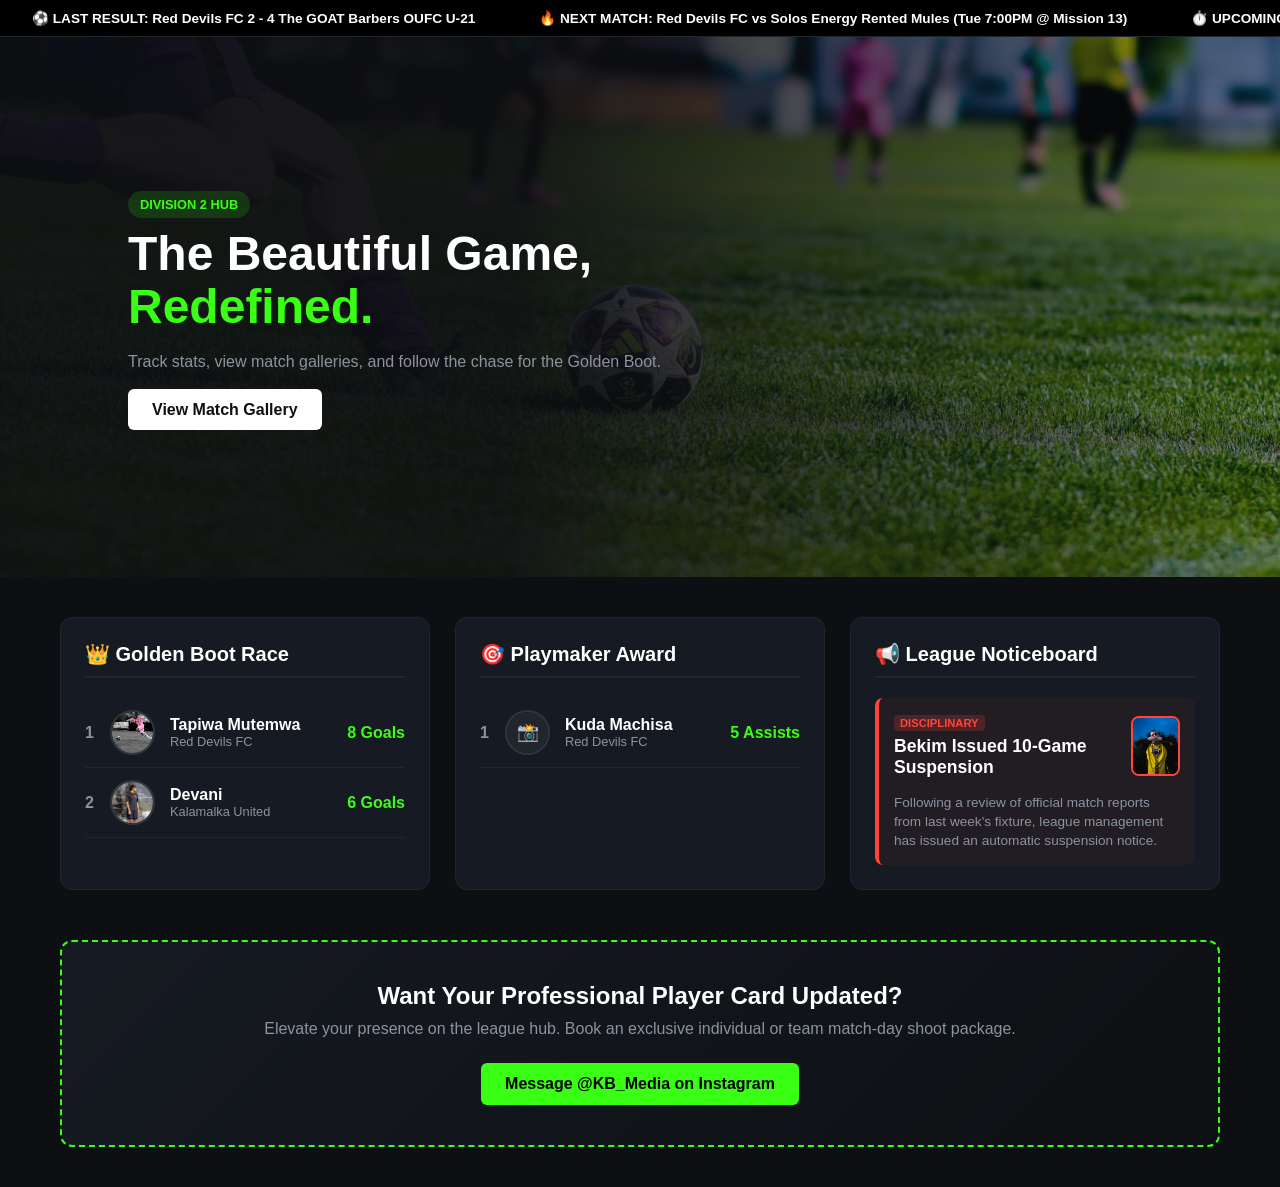
==== index.html @ 239685d3 "Add files via upload" ====
<!DOCTYPE html>
<html lang="en">
<head>
    <meta charset="UTF-8">
    <meta name="viewport" content="width=device-width, initial-scale=1.0">
    <title>KMSL Division 2 | Modern Portal</title>
    <link rel="stylesheet" href="styles.css">
</head>
<body>

    <!-- 1. AUTOMATIC SCROLLING TICKER -->
    <div class="ticker-wrap">
        <div class="ticker" id="matchTicker">
            <span class="ticker-item">⚽ LAST RESULT: Red Devils FC 2 - 4 The GOAT Barbers OUFC U-21</span>
            <span class="ticker-item">🔥 NEXT MATCH: Red Devils FC vs Solos Energy Rented Mules (Tue 7:00PM @ Mission 13)</span>
            <span class="ticker-item">⏱️ UPCOMING: The GOAT Barbers OUFC U-21 vs Sterling United A (Tue 7:00PM @ City Park)</span>
            <span class="ticker-item">⚡ UPCOMING: Kelowna Union FC vs Ocorp Apna United (Tue 7:15PM @ Glenmore 2)</span>
            <span class="ticker-item">🛑 DISCIPLINE: 10-Game Suspension Issued in Division 2 Central</span>
            <span class="ticker-item">📸 MEDIA: Match photos for Concept Physio Vernon vs Okanagan Wanderers now live!</span>
        </div>
    </div>

    <!-- 2. HERO HEADER SECTION -->
    <header class="hero-section">
        <div class="hero-overlay"></div>
        <div class="hero-content">
            <span class="badge">Division 2 Hub</span>
            <h1>The Beautiful Game, <br><span class="accent-text">Redefined.</span></h1>
            <p>Track stats, view match galleries, and follow the chase for the Golden Boot.</p>
            <a href="#gallery" class="btn-primary">View Match Gallery</a>
        </div>
    </header>

    <!-- 3. MAIN PORTAL CONTENT -->
    <main class="container">
        
        <!-- LEADERBOARDS SECTION -->
        <section class="stats-grid">
            
            <!-- GOLDEN BOOT LEADERBOARD -->
            <div class="card">
                <h2>👑 Golden Boot Race</h2>
                <div class="leaderboard-list">
                    <!-- Player 1: Tapiwa -->
                    <div class="player-row">
                        <span class="rank">1</span>
                        <div class="player-avatar">
                            <img src="tata.jpeg" alt="Tapiwa Mutemwa" class="avatar-img" onerror="this.style.display='none'; this.nextElementSibling.style.display='flex';">
                            <div class="avatar-placeholder" style="display: none;">📸</div>
                        </div>
                        <div class="player-info">
                            <span class="player-name">Tapiwa Mutemwa</span>
                            <span class="player-team">Red Devils FC</span>
                        </div>
                        <span class="stat-count">8 Goals</span>
                    </div>
                    <!-- Player 2: Devani -->
                    <div class="player-row">
                        <span class="rank">2</span>
                        <div class="player-avatar">
                            <img src="devani.jpeg" alt="Devani" class="avatar-img" onerror="this.style.display='none'; this.nextElementSibling.style.display='flex';">
                            <div class="avatar-placeholder" style="display: none;">📸</div>
                        </div>
                        <div class="player-info">
                            <span class="player-name">Devani</span>
                            <span class="player-team">Kalamalka United</span>
                        </div>
                        <span class="stat-count">6 Goals</span>
                    </div>
                </div>
            </div>

            <!-- PLAYMAKER (ASSISTS) LEADERBOARD -->
            <div class="card">
                <h2>🎯 Playmaker Award</h2>
                <div class="leaderboard-list">
                    <!-- Player 1: Kuda -->
                    <div class="player-row">
                        <span class="rank">1</span>
                        <div class="player-avatar">
                            <!-- Code will search for kuda.jpeg when you add it later -->
                            <img src="kuda.jpeg" alt="Kuda Machisa" class="avatar-img" onerror="this.style.display='none'; this.nextElementSibling.style.display='flex';">
                            <div class="avatar-placeholder">📸</div>
                        </div>
                        <div class="player-info">
                            <span class="player-name">Kuda Machisa</span>
                            <span class="player-team">Red Devils FC</span>
                        </div>
                        <span class="stat-count">5 Assists</span>
                    </div>
                </div>
            </div>

            <!-- LEAGUE NEWS & DRAMA FEED -->
            <div class="card news-card">
                <h2>📢 League Noticeboard</h2>
                <div class="news-item current-ban">
                    <div class="news-header-with-img">
                        <div class="news-text-side">
                            <span class="news-tag disciplinary">Disciplinary</span>
                            <h3>Bekim Issued 10-Game Suspension</h3>
                        </div>
                        <div class="news-avatar-box">
                            <img src="bekim.jpeg" alt="Bekim Celebration" class="news-avatar-img">
                        </div>
                    </div>
                    <p>Following a review of official match reports from last week's fixture, league management has issued an automatic suspension notice.</p>
                </div>
            </div>

        </section>

        <!-- PHOTOGRAPHY BRAND UPSELL -->
        <section id="gallery" class="upsell-section">
            <h2>Want Your Professional Player Card Updated?</h2>
            <p>Elevate your presence on the league hub. Book an exclusive individual or team match-day shoot package.</p>
            <a href="https://www.instagram.com/" target="_blank" class="btn-accent">Message @KB_Media on Instagram</a>
        </section>

    </main>

    <!-- SIMPLE TICKER ANIMATION SCRIPT -->
    <script>
        const ticker = document.getElementById('matchTicker');
        ticker.innerHTML += ticker.innerHTML;
    </script>
</body>
</html>
---- styles.css ----
/* RESET & FONTS */
* {
    margin: 0;
    padding: 0;
    box-sizing: border-box;
    font-family: 'Segoe UI', Roboto, Helvetica, Arial, sans-serif;
}

:root {
    --bg-dark: #0d0f12;
    --card-dark: #161a22;
    --text-light: #ffffff;
    --text-muted: #8b949e;
    --accent: #39ff14; /* Neon Volt Green */
    --accent-hover: #2ecc12;
    --danger: #ff453a;
}

body {
    background-color: var(--bg-dark);
    color: var(--text-light);
    overflow-x: hidden;
}

/* 1. MATCH TICKER POSITIONING */
.ticker-wrap {
    width: 100%;
    overflow: hidden;
    background: #000000;
    border-bottom: 1px solid #21262d;
    padding: 10px 0;
}

.ticker {
    display: flex;
    white-space: nowrap;
    animation: marquee 25s linear infinite;
}

.ticker-item {
    display: inline-block;
    padding: 0 2rem;
    font-size: 0.85rem;
    font-weight: 600;
    color: var(--text-light);
}

@keyframes marquee {
    0% { transform: translate3d(0, 0, 0); }
    100% { transform: translate3d(-50%, 0, 0); }
}

/* 2. PREMIUM HERO SECTION */
.hero-section {
    position: relative;
    height: 60vh;
    min-height: 400px;
    background: url('background.jpeg') no-repeat center center/cover; /* Matches your exact filename */
    display: flex;
    align-items: center;
    padding: 0 10%;
}

.hero-overlay {
    position: absolute;
    top: 0;
    left: 0;
    width: 100%;
    height: 100%;
    background: linear-gradient(to right, rgba(13, 15, 18, 0.95) 40%, rgba(13, 15, 18, 0.4));
    z-index: 1;
}

.hero-content {
    position: relative;
    z-index: 2;
    max-width: 600px;
}

.badge {
    background: rgba(57, 255, 20, 0.15);
    color: var(--accent);
    padding: 6px 12px;
    border-radius: 20px;
    font-size: 0.8rem;
    font-weight: 700;
    text-transform: uppercase;
}

.hero-content h1 {
    font-size: 3rem;
    margin-top: 15px;
    line-height: 1.1;
}

.accent-text {
    color: var(--accent);
}

.hero-content p {
    color: var(--text-muted);
    margin: 20px 0 30px 0;
}

/* BUTTONS */
.btn-primary {
    background-color: var(--text-light);
    color: var(--bg-dark);
    padding: 12px 24px;
    text-decoration: none;
    font-weight: 600;
    border-radius: 6px;
    transition: 0.2s ease;
}

.btn-primary:hover {
    background-color: var(--accent);
}

.btn-accent {
    background-color: var(--accent);
    color: #000;
    padding: 12px 24px;
    text-decoration: none;
    font-weight: 700;
    border-radius: 6px;
    display: inline-block;
    transition: 0.2s ease;
}

.btn-accent:hover {
    background-color: var(--accent-hover);
    transform: translateY(-2px);
}

/* 3. CARDS & STAT LAYOUT */
.container {
    max-width: 1200px;
    margin: 40px auto;
    padding: 0 20px;
}

.stats-grid {
    display: grid;
    grid-template-columns: repeat(auto-fit, minmax(320px, 1fr));
    gap: 25px;
    margin-bottom: 40px;
}

.card {
    background-color: var(--card-dark);
    border: 1px solid #21262d;
    border-radius: 12px;
    padding: 24px;
}

.card h2 {
    font-size: 1.25rem;
    margin-bottom: 20px;
    border-bottom: 2px solid #21262d;
    padding-bottom: 10px;
}

/* LEADERBOARD COMPONENTS */
.player-row {
    display: flex;
    align-items: center;
    padding: 12px 0;
    border-bottom: 1px solid #21262d;
}

.rank {
    font-weight: 800;
    width: 25px;
    color: var(--text-muted);
}

.player-avatar {
    width: 45px;
    height: 45px;
    border-radius: 50%;
    overflow: hidden;
    margin-right: 15px;
    border: 2px solid #30363d;
    display: flex;
    align-items: center;
    justify-content: center;
}

.avatar-placeholder {
    width: 100%;
    height: 100%;
    background-color: #21262d;
    display: flex;
    align-items: center;
    justify-content: center;
    font-size: 1.1rem;
}

.avatar-img {
    width: 100%;
    height: 100%;
    object-fit: cover;
}

.player-info {
    flex-grow: 1;
}

.player-name {
    display: block;
    font-weight: 600;
}

.player-team {
    display: block;
    font-size: 0.8rem;
    color: var(--text-muted);
}

.stat-count {
    font-weight: 700;
    color: var(--accent);
}

/* LEAGUE NEWS STYLING WITH IMAGES */
.news-header-with-img {
    display: flex;
    justify-content: space-between;
    align-items: center;
    margin-bottom: 15px;
}

.news-avatar-box {
    width: 60px;
    height: 60px;
    border-radius: 8px;
    overflow: hidden;
    border: 2px solid var(--danger);
}

.news-avatar-img {
    width: 100%;
    height: 100%;
    object-fit: cover;
}

.news-item {
    padding: 15px;
    border-radius: 8px;
    margin-top: 10px;
}

.current-ban {
    background: rgba(255, 69, 58, 0.05);
    border-left: 4px solid var(--danger);
}

.news-tag {
    font-size: 0.7rem;
    text-transform: uppercase;
    font-weight: 700;
    padding: 2px 6px;
    border-radius: 4px;
}

.disciplinary {
    background-color: rgba(255, 69, 58, 0.2);
    color: var(--danger);
}

.news-item h3 {
    font-size: 1.1rem;
    margin: 5px 0 0 0;
}

.news-item p {
    font-size: 0.85rem;
    color: var(--text-muted);
    line-height: 1.4;
}

/* UPSELL BANNER */
.upsell-section {
    background: linear-gradient(135deg, #161a22 0%, #0d0f12 100%);
    border: 2px dashed var(--accent);
    border-radius: 12px;
    padding: 40px;
    text-align: center;
    margin-top: 50px;
}

.upsell-section h2 {
    margin-bottom: 10px;
}

.upsell-section p {
    color: var(--text-muted);
    margin-bottom: 25px;
}
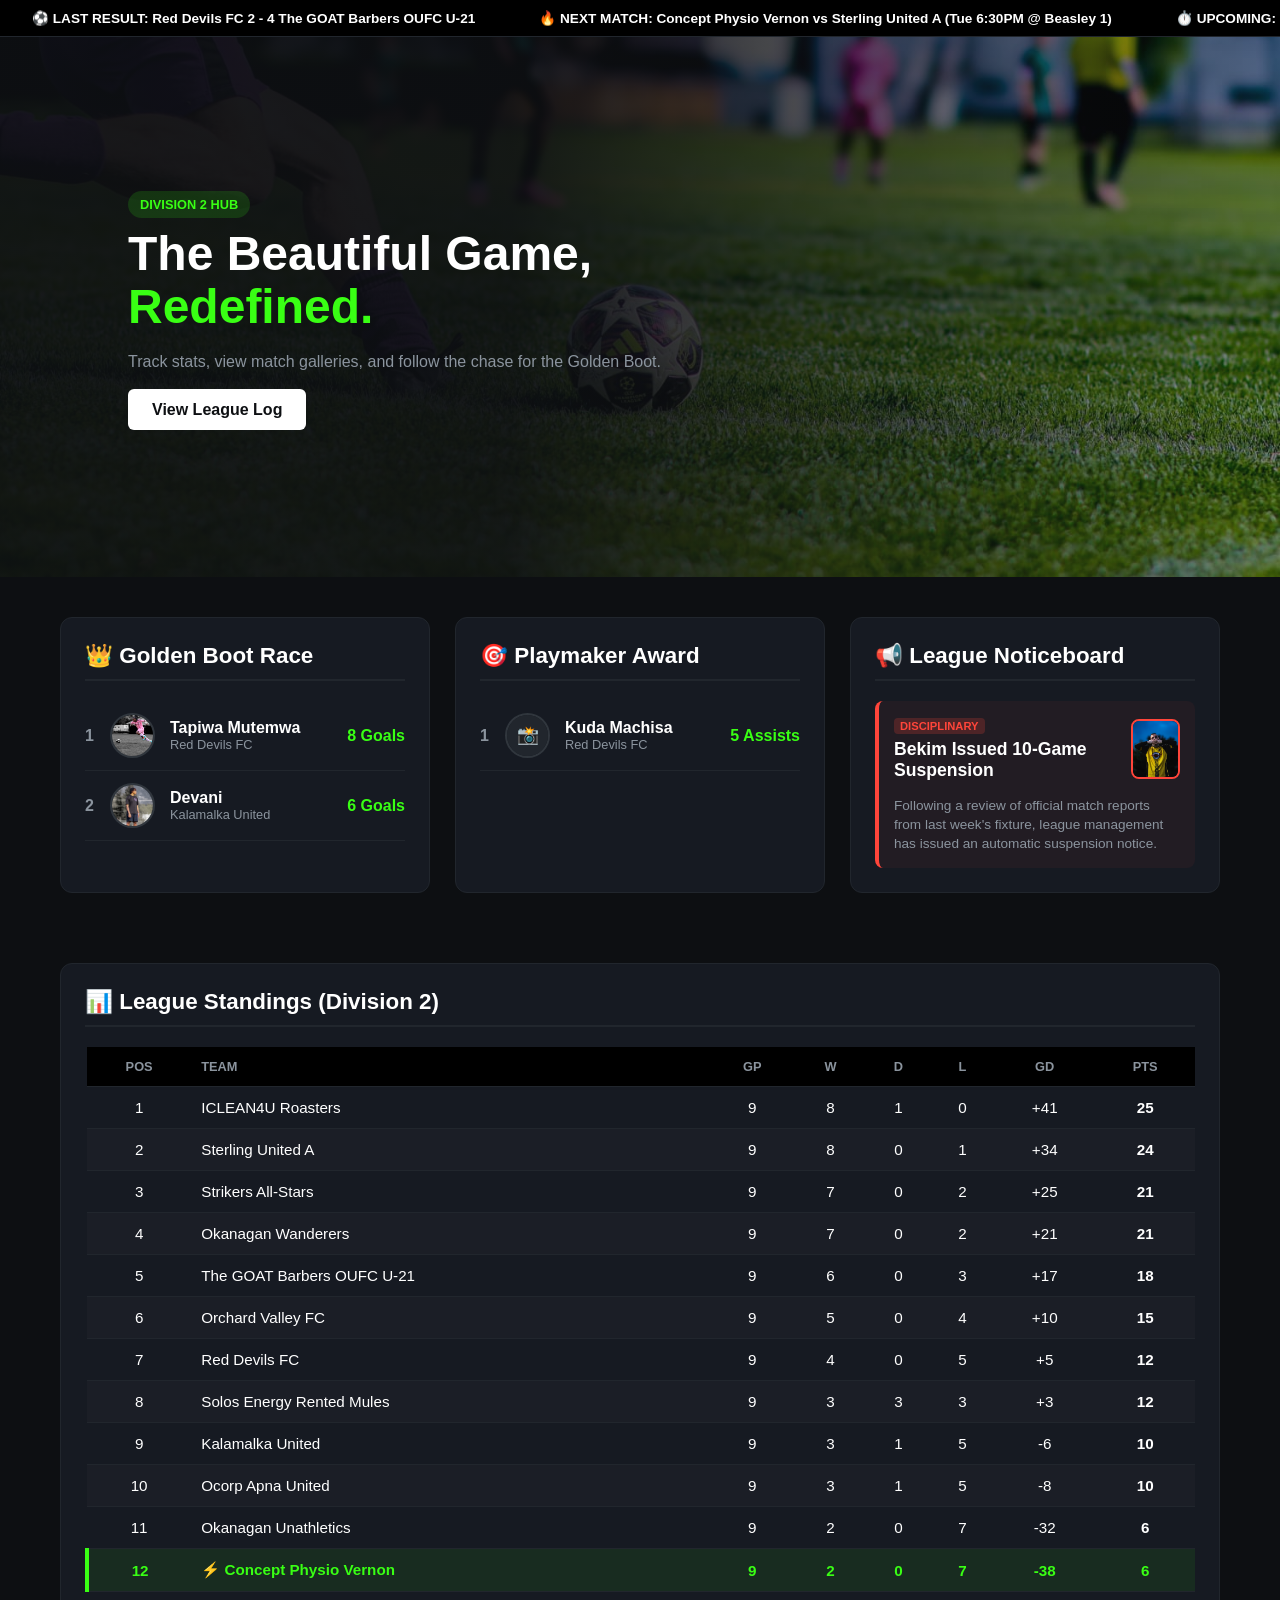
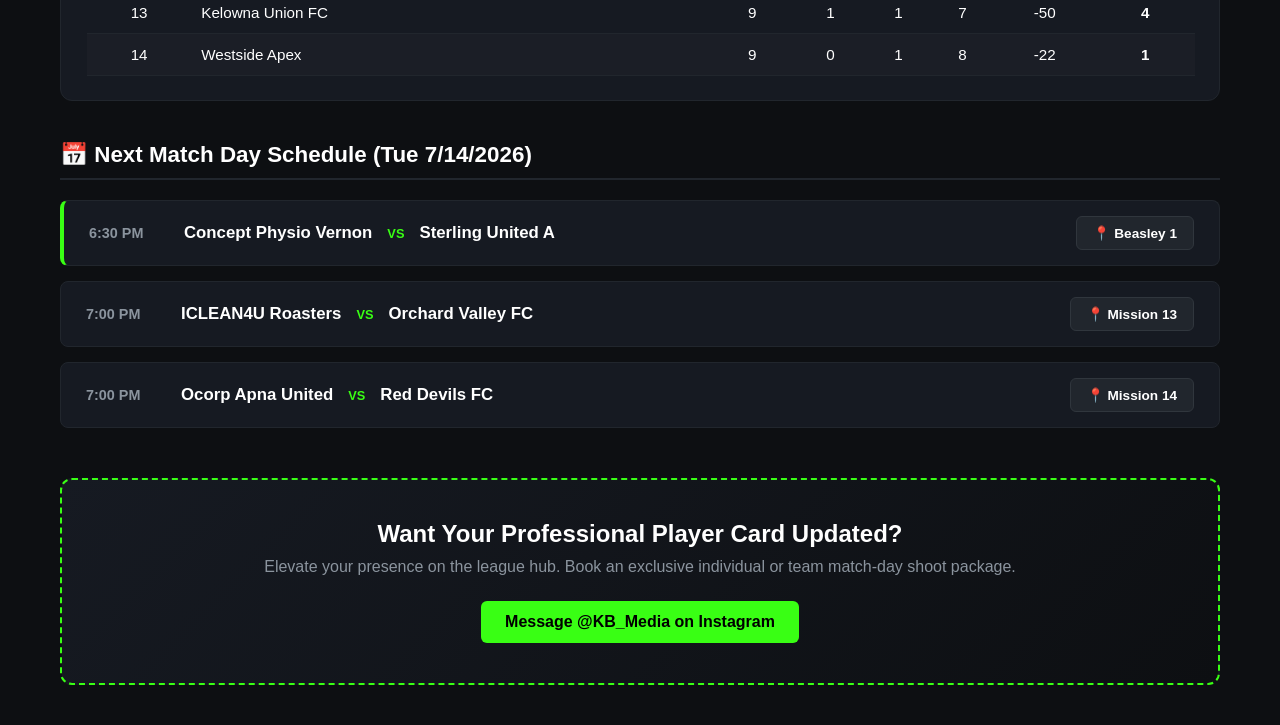
==== commit 7796e4ec: "Add files via upload" ====
--- a/index.html
+++ b/index.html
@@ -12,11 +12,10 @@
     <div class="ticker-wrap">
         <div class="ticker" id="matchTicker">
             <span class="ticker-item">⚽ LAST RESULT: Red Devils FC 2 - 4 The GOAT Barbers OUFC U-21</span>
-            <span class="ticker-item">🔥 NEXT MATCH: Red Devils FC vs Solos Energy Rented Mules (Tue 7:00PM @ Mission 13)</span>
-            <span class="ticker-item">⏱️ UPCOMING: The GOAT Barbers OUFC U-21 vs Sterling United A (Tue 7:00PM @ City Park)</span>
-            <span class="ticker-item">⚡ UPCOMING: Kelowna Union FC vs Ocorp Apna United (Tue 7:15PM @ Glenmore 2)</span>
+            <span class="ticker-item">🔥 NEXT MATCH: Concept Physio Vernon vs Sterling United A (Tue 6:30PM @ Beasley 1)</span>
+            <span class="ticker-item">⏱️ UPCOMING: ICLEAN4U Roasters vs Orchard Valley FC (Tue 7:00PM @ Mission 13)</span>
+            <span class="ticker-item">⚡ UPCOMING: Red Devils FC vs Solos Energy Rented Mules (Tue 7:00PM @ Mission 13)</span>
             <span class="ticker-item">🛑 DISCIPLINE: 10-Game Suspension Issued in Division 2 Central</span>
-            <span class="ticker-item">📸 MEDIA: Match photos for Concept Physio Vernon vs Okanagan Wanderers now live!</span>
         </div>
     </div>
 
@@ -27,7 +26,7 @@
             <span class="badge">Division 2 Hub</span>
             <h1>The Beautiful Game, <br><span class="accent-text">Redefined.</span></h1>
             <p>Track stats, view match galleries, and follow the chase for the Golden Boot.</p>
-            <a href="#gallery" class="btn-primary">View Match Gallery</a>
+            <a href="#standings-section" class="btn-primary">View League Log</a>
         </div>
     </header>
 
@@ -36,12 +35,10 @@
         
         <!-- LEADERBOARDS SECTION -->
         <section class="stats-grid">
-            
             <!-- GOLDEN BOOT LEADERBOARD -->
             <div class="card">
                 <h2>👑 Golden Boot Race</h2>
                 <div class="leaderboard-list">
-                    <!-- Player 1: Tapiwa -->
                     <div class="player-row">
                         <span class="rank">1</span>
                         <div class="player-avatar">
@@ -54,7 +51,6 @@
                         </div>
                         <span class="stat-count">8 Goals</span>
                     </div>
-                    <!-- Player 2: Devani -->
                     <div class="player-row">
                         <span class="rank">2</span>
                         <div class="player-avatar">
@@ -70,15 +66,13 @@
                 </div>
             </div>
 
-            <!-- PLAYMAKER (ASSISTS) LEADERBOARD -->
+            <!-- PLAYMAKER LEADERBOARD -->
             <div class="card">
                 <h2>🎯 Playmaker Award</h2>
                 <div class="leaderboard-list">
-                    <!-- Player 1: Kuda -->
                     <div class="player-row">
                         <span class="rank">1</span>
                         <div class="player-avatar">
-                            <!-- Code will search for kuda.jpeg when you add it later -->
                             <img src="kuda.jpeg" alt="Kuda Machisa" class="avatar-img" onerror="this.style.display='none'; this.nextElementSibling.style.display='flex';">
                             <div class="avatar-placeholder">📸</div>
                         </div>
@@ -91,7 +85,7 @@
                 </div>
             </div>
 
-            <!-- LEAGUE NEWS & DRAMA FEED -->
+            <!-- LEAGUE NEWS -->
             <div class="card news-card">
                 <h2>📢 League Noticeboard</h2>
                 <div class="news-item current-ban">
@@ -107,7 +101,83 @@
                     <p>Following a review of official match reports from last week's fixture, league management has issued an automatic suspension notice.</p>
                 </div>
             </div>
+        </section>
 
+        <!-- 4. REAL-WORLD LEAGUE LOG STANDINGS TABLE -->
+        <section id="standings-section" class="table-card">
+            <h2>📊 League Standings (Division 2)</h2>
+            <div class="table-responsive">
+                <table class="standings-table">
+                    <thead>
+                        <tr>
+                            <th>Pos</th>
+                            <th class="text-left">Team</th>
+                            <th>GP</th>
+                            <th>W</th>
+                            <th>D</th>
+                            <th>L</th>
+                            <th>GD</th>
+                            <th>PTS</th>
+                        </tr>
+                    </thead>
+                    <tbody>
+                        <tr><td>1</td><td class="text-left team-highlight">ICLEAN4U Roasters</td><td>9</td><td>8</td><td>1</td><td>0</td><td>+41</td><td><strong>25</strong></td></tr>
+                        <tr><td>2</td><td class="text-left">Sterling United A</td><td>9</td><td>8</td><td>0</td><td>1</td><td>+34</td><td><strong>24</strong></td></tr>
+                        <tr><td>3</td><td class="text-left">Strikers All-Stars</td><td>9</td><td>7</td><td>0</td><td>2</td><td>+25</td><td><strong>21</strong></td></tr>
+                        <tr><td>4</td><td class="text-left">Okanagan Wanderers</td><td>9</td><td>7</td><td>0</td><td>2</td><td>+21</td><td><strong>21</strong></td></tr>
+                        <tr><td>5</td><td class="text-left">The GOAT Barbers OUFC U-21</td><td>9</td><td>6</td><td>0</td><td>3</td><td>+17</td><td><strong>18</strong></td></tr>
+                        <tr><td>6</td><td class="text-left">Orchard Valley FC</td><td>9</td><td>5</td><td>0</td><td>4</td><td>+10</td><td><strong>15</strong></td></tr>
+                        <tr><td>7</td><td class="text-left">Red Devils FC</td><td>9</td><td>4</td><td>0</td><td>5</td><td>+5</td><td><strong>12</strong></td></tr>
+                        <tr><td>8</td><td class="text-left">Solos Energy Rented Mules</td><td>9</td><td>3</td><td>3</td><td>3</td><td>+3</td><td><strong>12</strong></td></tr>
+                        <tr><td>9</td><td class="text-left">Kalamalka United</td><td>9</td><td>3</td><td>1</td><td>5</td><td>-6</td><td><strong>10</strong></td></tr>
+                        <tr><td>10</td><td class="text-left">Ocorp Apna United</td><td>9</td><td>3</td><td>1</td><td>5</td><td>-8</td><td><strong>10</strong></td></tr>
+                        <tr><td>11</td><td class="text-left">Okanagan Unathletics</td><td>9</td><td>2</td><td>0</td><td>7</td><td>-32</td><td><strong>6</strong></td></tr>
+                        <tr class="user-team-row"><td>12</td><td class="text-left">⚡ Concept Physio Vernon</td><td>9</td><td>2</td><td>0</td><td>7</td><td>-38</td><td><strong>6</strong></td></tr>
+                        <tr><td>13</td><td class="text-left">Kelowna Union FC</td><td>9</td><td>1</td><td>1</td><td>7</td><td>-50</td><td><strong>4</strong></td></tr>
+                        <tr><td>14</td><td class="text-left">Westside Apex</td><td>9</td><td>0</td><td>1</td><td>8</td><td>-22</td><td><strong>1</strong></td></tr>
+                    </tbody>
+                </table>
+            </div>
+        </section>
+
+        <!-- 5. UPCOMING FIXTURES WITH GOOGLE MAP LINKS -->
+        <section class="fixtures-section">
+            <h2>📅 Next Match Day Schedule (Tue 7/14/2026)</h2>
+            <div class="fixtures-grid">
+                
+                <!-- Concept Physio Game -->
+                <div class="fixture-row user-game">
+                    <div class="fix-time">6:30 PM</div>
+                    <div class="fix-teams">
+                        <span>Concept Physio Vernon</span>
+                        <span class="vs">vs</span>
+                        <span>Sterling United A</span>
+                    </div>
+                    <!-- Direct deep-link coordinates to Beasley Park fields -->
+                    <a href="https://www.google.com/maps/search/?api=1&query=Beasley+Park+Lake+Country+BC" target="_blank" class="map-link">📍 Beasley 1</a>
+                </div>
+
+                <div class="fixture-row">
+                    <div class="fix-time">7:00 PM</div>
+                    <div class="fix-teams">
+                        <span>ICLEAN4U Roasters</span>
+                        <span class="vs">vs</span>
+                        <span>Orchard Valley FC</span>
+                    </div>
+                    <a href="https://www.google.com/maps/search/?api=1&query=Mission+Sports+Fields+Kelowna+BC" target="_blank" class="map-link">📍 Mission 13</a>
+                </div>
+
+                <div class="fixture-row">
+                    <div class="fix-time">7:00 PM</div>
+                    <div class="fix-teams">
+                        <span>Ocorp Apna United</span>
+                        <span class="vs">vs</span>
+                        <span>Red Devils FC</span>
+                    </div>
+                    <a href="https://www.google.com/maps/search/?api=1&query=Mission+Sports+Fields+Kelowna+BC" target="_blank" class="map-link">📍 Mission 14</a>
+                </div>
+
+            </div>
         </section>
 
         <!-- PHOTOGRAPHY BRAND UPSELL -->
--- a/styles.css
+++ b/styles.css
@@ -14,6 +14,7 @@
     --accent: #39ff14; /* Neon Volt Green */
     --accent-hover: #2ecc12;
     --danger: #ff453a;
+    --row-alt: #1f242c;
 }
 
 body {
@@ -55,7 +56,7 @@
     position: relative;
     height: 60vh;
     min-height: 400px;
-    background: url('background.jpeg') no-repeat center center/cover; /* Matches your exact filename */
+    background: url('background.jpeg') no-repeat center center/cover;
     display: flex;
     align-items: center;
     padding: 0 10%;
@@ -147,15 +148,16 @@
     margin-bottom: 40px;
 }
 
-.card {
+.card, .table-card {
     background-color: var(--card-dark);
     border: 1px solid #21262d;
     border-radius: 12px;
     padding: 24px;
-}
-
-.card h2 {
-    font-size: 1.25rem;
+    margin-bottom: 30px;
+}
+
+.card h2, .table-card h2, .fixtures-section h2 {
+    font-size: 1.4rem;
     margin-bottom: 20px;
     border-bottom: 2px solid #21262d;
     padding-bottom: 10px;
@@ -223,7 +225,118 @@
     color: var(--accent);
 }
 
-/* LEAGUE NEWS STYLING WITH IMAGES */
+/* 4. SOLID SPORTS LOG STANDINGS TABLE */
+.table-responsive {
+    width: 100%;
+    overflow-x: auto;
+}
+
+.standings-table {
+    width: 100%;
+    border-collapse: collapse;
+    text-align: center;
+    font-size: 0.95rem;
+}
+
+.standings-table th, .standings-table td {
+    padding: 12px 10px;
+    border-bottom: 1px solid #21262d;
+}
+
+.standings-table th {
+    background-color: #000000;
+    color: var(--text-muted);
+    font-weight: 600;
+    text-transform: uppercase;
+    font-size: 0.8rem;
+}
+
+.text-left {
+    text-align: left !important;
+}
+
+.standings-table tbody tr:nth-child(even) {
+    background-color: rgba(255,255,255,0.02);
+}
+
+/* Visual Glow Effect for your exact Squad Line */
+.user-team-row {
+    background-color: rgba(57, 255, 20, 0.08) !important;
+    color: var(--accent);
+    font-weight: 600;
+    border-left: 4px solid var(--accent);
+}
+
+/* 5. MATCH SCHEDULE GRID RULES */
+.fixtures-section {
+    margin-top: 40px;
+}
+
+.fixtures-grid {
+    display: flex;
+    flex-direction: column;
+    gap: 15px;
+}
+
+.fixture-row {
+    background-color: var(--card-dark);
+    border: 1px solid #21262d;
+    border-radius: 8px;
+    padding: 15px 25px;
+    display: flex;
+    justify-content: space-between;
+    align-items: center;
+    flex-wrap: wrap;
+    gap: 15px;
+}
+
+.user-game {
+    border-left: 4px solid var(--accent);
+}
+
+.fix-time {
+    font-weight: 700;
+    color: var(--text-muted);
+    font-size: 0.9rem;
+    min-width: 80px;
+}
+
+.fix-teams {
+    flex-grow: 1;
+    font-weight: 600;
+    font-size: 1.05rem;
+    display: flex;
+    align-items: center;
+    gap: 15px;
+}
+
+.vs {
+    color: var(--accent);
+    font-size: 0.8rem;
+    font-weight: 800;
+    text-transform: uppercase;
+}
+
+/* Dynamic Interactive Google Map Buttons */
+.map-link {
+    background-color: #21262d;
+    color: var(--text-light);
+    padding: 8px 16px;
+    border-radius: 6px;
+    text-decoration: none;
+    font-size: 0.85rem;
+    font-weight: 600;
+    transition: 0.2s ease;
+    border: 1px solid #30363d;
+}
+
+.map-link:hover {
+    background-color: var(--accent);
+    color: #000;
+    border-color: var(--accent);
+}
+
+/* LEAGUE NEWS STYLING */
 .news-header-with-img {
     display: flex;
     justify-content: space-between;
@@ -297,4 +410,20 @@
 .upsell-section p {
     color: var(--text-muted);
     margin-bottom: 25px;
+}
+
+@media(max-width: 768px) {
+    .fixture-row {
+        flex-direction: column;
+        align-items: flex-start;
+        text-align: left;
+    }
+    .fix-teams {
+        flex-direction: column;
+        align-items: flex-start;
+        gap: 5px;
+    }
+    .vs {
+        display: none;
+    }
 }
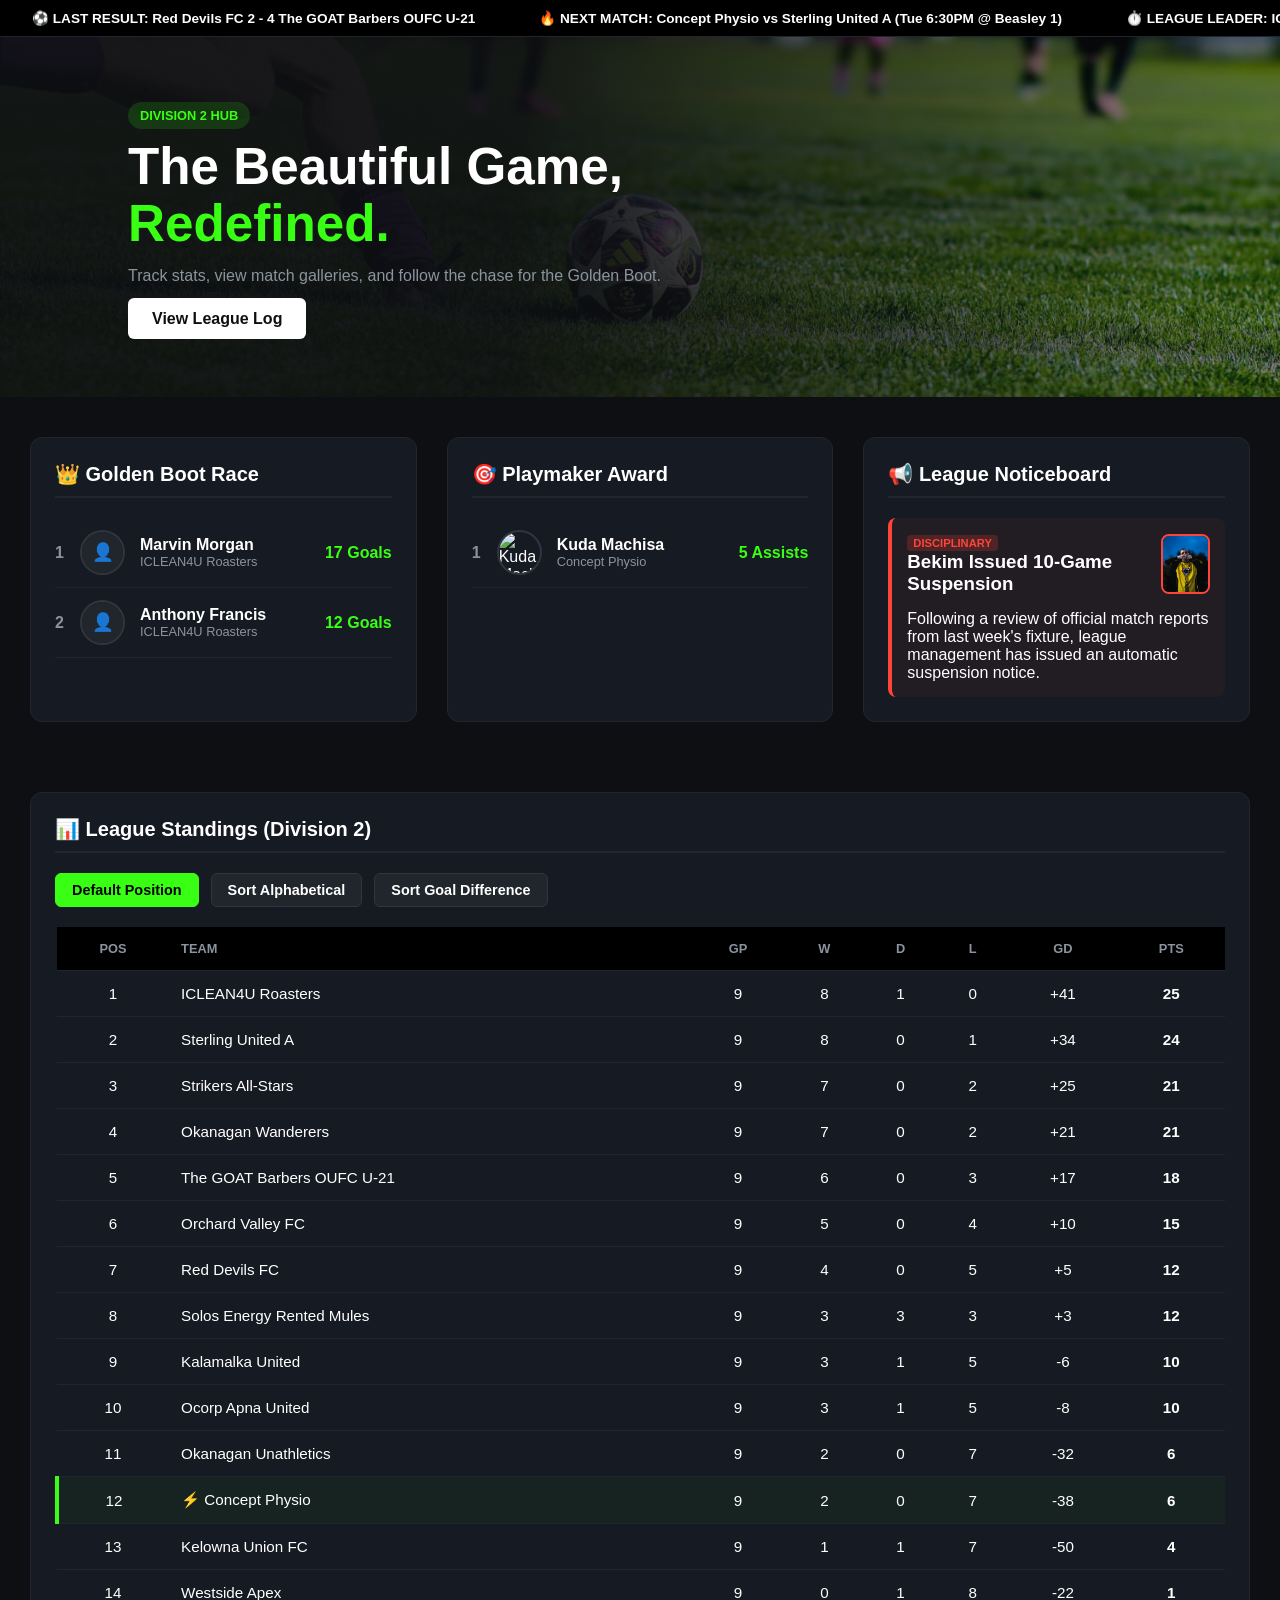
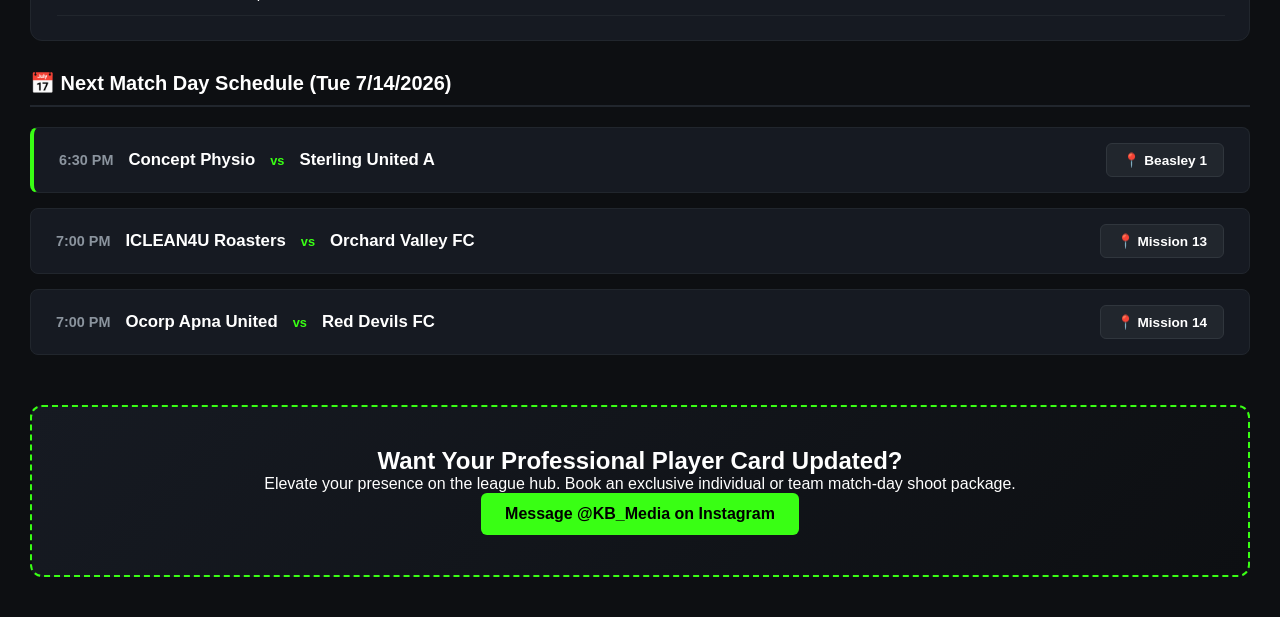
==== commit 91efe374: "Add files via upload" ====
--- a/index.html
+++ b/index.html
@@ -8,18 +8,15 @@
 </head>
 <body>
 
-    <!-- 1. AUTOMATIC SCROLLING TICKER -->
     <div class="ticker-wrap">
         <div class="ticker" id="matchTicker">
             <span class="ticker-item">⚽ LAST RESULT: Red Devils FC 2 - 4 The GOAT Barbers OUFC U-21</span>
-            <span class="ticker-item">🔥 NEXT MATCH: Concept Physio Vernon vs Sterling United A (Tue 6:30PM @ Beasley 1)</span>
-            <span class="ticker-item">⏱️ UPCOMING: ICLEAN4U Roasters vs Orchard Valley FC (Tue 7:00PM @ Mission 13)</span>
-            <span class="ticker-item">⚡ UPCOMING: Red Devils FC vs Solos Energy Rented Mules (Tue 7:00PM @ Mission 13)</span>
+            <span class="ticker-item">🔥 NEXT MATCH: Concept Physio vs Sterling United A (Tue 6:30PM @ Beasley 1)</span>
+            <span class="ticker-item">⏱️ LEAGUE LEADER: ICLEAN4U Roasters remain undefeated at the top of the log!</span>
             <span class="ticker-item">🛑 DISCIPLINE: 10-Game Suspension Issued in Division 2 Central</span>
         </div>
     </div>
 
-    <!-- 2. HERO HEADER SECTION -->
     <header class="hero-section">
         <div class="hero-overlay"></div>
         <div class="hero-content">
@@ -30,62 +27,54 @@
         </div>
     </header>
 
-    <!-- 3. MAIN PORTAL CONTENT -->
     <main class="container">
         
-        <!-- LEADERBOARDS SECTION -->
         <section class="stats-grid">
-            <!-- GOLDEN BOOT LEADERBOARD -->
             <div class="card">
                 <h2>👑 Golden Boot Race</h2>
                 <div class="leaderboard-list">
-                    <div class="player-row">
+                    <div class="player-row clickable-player" onclick="openPlayerModal('marvin')">
                         <span class="rank">1</span>
                         <div class="player-avatar">
-                            <img src="tata.jpeg" alt="Tapiwa Mutemwa" class="avatar-img" onerror="this.style.display='none'; this.nextElementSibling.style.display='flex';">
-                            <div class="avatar-placeholder" style="display: none;">📸</div>
+                            <div class="avatar-placeholder">👤</div>
                         </div>
                         <div class="player-info">
-                            <span class="player-name">Tapiwa Mutemwa</span>
-                            <span class="player-team">Red Devils FC</span>
-                        </div>
-                        <span class="stat-count">8 Goals</span>
-                    </div>
-                    <div class="player-row">
+                            <span class="player-name">Marvin Morgan</span>
+                            <span class="player-team">ICLEAN4U Roasters</span>
+                        </div>
+                        <span class="stat-count">17 Goals</span>
+                    </div>
+                    <div class="player-row clickable-player" onclick="openPlayerModal('anthony')">
                         <span class="rank">2</span>
                         <div class="player-avatar">
-                            <img src="devani.jpeg" alt="Devani" class="avatar-img" onerror="this.style.display='none'; this.nextElementSibling.style.display='flex';">
-                            <div class="avatar-placeholder" style="display: none;">📸</div>
+                            <div class="avatar-placeholder">👤</div>
                         </div>
                         <div class="player-info">
-                            <span class="player-name">Devani</span>
-                            <span class="player-team">Kalamalka United</span>
-                        </div>
-                        <span class="stat-count">6 Goals</span>
-                    </div>
-                </div>
-            </div>
-
-            <!-- PLAYMAKER LEADERBOARD -->
+                            <span class="player-name">Anthony Francis</span>
+                            <span class="player-team">ICLEAN4U Roasters</span>
+                        </div>
+                        <span class="stat-count">12 Goals</span>
+                    </div>
+                </div>
+            </div>
+
             <div class="card">
                 <h2>🎯 Playmaker Award</h2>
                 <div class="leaderboard-list">
-                    <div class="player-row">
+                    <div class="player-row clickable-player" onclick="openPlayerModal('kuda')">
                         <span class="rank">1</span>
                         <div class="player-avatar">
-                            <img src="kuda.jpeg" alt="Kuda Machisa" class="avatar-img" onerror="this.style.display='none'; this.nextElementSibling.style.display='flex';">
-                            <div class="avatar-placeholder">📸</div>
+                            <img src="https://kmsl.ca/upload/id_photos/4307.jpg" alt="Kuda Machisa" class="avatar-img clickable-photo" onclick="expandImageViewer(event, 'https://kmsl.ca/upload/id_photos/4307.jpg')">
                         </div>
                         <div class="player-info">
                             <span class="player-name">Kuda Machisa</span>
-                            <span class="player-team">Red Devils FC</span>
+                            <span class="player-team">Concept Physio</span>
                         </div>
                         <span class="stat-count">5 Assists</span>
                     </div>
                 </div>
             </div>
 
-            <!-- LEAGUE NEWS -->
             <div class="card news-card">
                 <h2>📢 League Noticeboard</h2>
                 <div class="news-item current-ban">
@@ -95,7 +84,7 @@
                             <h3>Bekim Issued 10-Game Suspension</h3>
                         </div>
                         <div class="news-avatar-box">
-                            <img src="bekim.jpeg" alt="Bekim Celebration" class="news-avatar-img">
+                            <img src="bekim.jpeg" alt="Bekim" class="news-avatar-img clickable-photo" onclick="expandImageViewer(event, 'bekim.jpeg')">
                         </div>
                     </div>
                     <p>Following a review of official match reports from last week's fixture, league management has issued an automatic suspension notice.</p>
@@ -103,11 +92,36 @@
             </div>
         </section>
 
-        <!-- 4. REAL-WORLD LEAGUE LOG STANDINGS TABLE -->
         <section id="standings-section" class="table-card">
             <h2>📊 League Standings (Division 2)</h2>
+            
+            <div class="team-filter-bar">
+                <button class="filter-btn active" id="sortPosBtn" onclick="sortLog('position')">Default Position</button>
+                <button class="filter-btn" id="sortAlphaBtn" onclick="sortLog('alphabetical')">Sort Alphabetical</button>
+                <button class="filter-btn" id="sortGdBtn" onclick="sortLog('gd')">Sort Goal Difference</button>
+            </div>
+
+            <div id="teamDetailsCard" class="team-details-pane" style="display: none;">
+                <div class="pane-header">
+                    <h3 id="detailsTeamName">Team Profile</h3>
+                    <button class="close-pane" onclick="closeDetails()">✕ Close Panel</button>
+                </div>
+                <div class="pane-content-grid">
+                    <div class="pane-column">
+                        <h4>👕 Team Identity & Colors</h4>
+                        <div class="jersey-swatch-row" id="jerseyContainer"></div>
+                        <h4 style="margin-top: 15px;">🏆 Club Standing & Status</h4>
+                        <p id="detailsTeamBio"></p>
+                    </div>
+                    <div class="pane-column">
+                        <h4>📋 Official Squad Roster</h4>
+                        <div class="roster-scroll-list" id="rosterNamesList"></div>
+                    </div>
+                </div>
+            </div>
+
             <div class="table-responsive">
-                <table class="standings-table">
+                <table class="standings-table" id="logTable">
                     <thead>
                         <tr>
                             <th>Pos</th>
@@ -120,79 +134,229 @@
                             <th>PTS</th>
                         </tr>
                     </thead>
-                    <tbody>
-                        <tr><td>1</td><td class="text-left team-highlight">ICLEAN4U Roasters</td><td>9</td><td>8</td><td>1</td><td>0</td><td>+41</td><td><strong>25</strong></td></tr>
-                        <tr><td>2</td><td class="text-left">Sterling United A</td><td>9</td><td>8</td><td>0</td><td>1</td><td>+34</td><td><strong>24</strong></td></tr>
-                        <tr><td>3</td><td class="text-left">Strikers All-Stars</td><td>9</td><td>7</td><td>0</td><td>2</td><td>+25</td><td><strong>21</strong></td></tr>
-                        <tr><td>4</td><td class="text-left">Okanagan Wanderers</td><td>9</td><td>7</td><td>0</td><td>2</td><td>+21</td><td><strong>21</strong></td></tr>
-                        <tr><td>5</td><td class="text-left">The GOAT Barbers OUFC U-21</td><td>9</td><td>6</td><td>0</td><td>3</td><td>+17</td><td><strong>18</strong></td></tr>
-                        <tr><td>6</td><td class="text-left">Orchard Valley FC</td><td>9</td><td>5</td><td>0</td><td>4</td><td>+10</td><td><strong>15</strong></td></tr>
-                        <tr><td>7</td><td class="text-left">Red Devils FC</td><td>9</td><td>4</td><td>0</td><td>5</td><td>+5</td><td><strong>12</strong></td></tr>
-                        <tr><td>8</td><td class="text-left">Solos Energy Rented Mules</td><td>9</td><td>3</td><td>3</td><td>3</td><td>+3</td><td><strong>12</strong></td></tr>
-                        <tr><td>9</td><td class="text-left">Kalamalka United</td><td>9</td><td>3</td><td>1</td><td>5</td><td>-6</td><td><strong>10</strong></td></tr>
-                        <tr><td>10</td><td class="text-left">Ocorp Apna United</td><td>9</td><td>3</td><td>1</td><td>5</td><td>-8</td><td><strong>10</strong></td></tr>
-                        <tr><td>11</td><td class="text-left">Okanagan Unathletics</td><td>9</td><td>2</td><td>0</td><td>7</td><td>-32</td><td><strong>6</strong></td></tr>
-                        <tr class="user-team-row"><td>12</td><td class="text-left">⚡ Concept Physio Vernon</td><td>9</td><td>2</td><td>0</td><td>7</td><td>-38</td><td><strong>6</strong></td></tr>
-                        <tr><td>13</td><td class="text-left">Kelowna Union FC</td><td>9</td><td>1</td><td>1</td><td>7</td><td>-50</td><td><strong>4</strong></td></tr>
-                        <tr><td>14</td><td class="text-left">Westside Apex</td><td>9</td><td>0</td><td>1</td><td>8</td><td>-22</td><td><strong>1</strong></td></tr>
+                    <tbody id="tableBody">
+                        <tr class="team-row" data-pos="1" data-name="ICLEAN4U Roasters" data-gd="41" onclick="openTeamProfile('iclean')"><td>1</td><td class="text-left clickable-team">ICLEAN4U Roasters</td><td>9</td><td>8</td><td>1</td><td>0</td><td>+41</td><td><strong>25</strong></td></tr>
+                        <tr class="team-row" data-pos="2" data-name="Sterling United A" data-gd="34" onclick="openTeamProfile('sterling')"><td>2</td><td class="text-left clickable-team">Sterling United A</td><td>9</td><td>8</td><td>0</td><td>1</td><td>+34</td><td><strong>24</strong></td></tr>
+                        <tr class="team-row" data-pos="3" data-name="Strikers All-Stars" data-gd="25" onclick="openTeamProfile('strikers')"><td>3</td><td class="text-left clickable-team">Strikers All-Stars</td><td>9</td><td>7</td><td>0</td><td>2</td><td>+25</td><td><strong>21</strong></td></tr>
+                        <tr class="team-row" data-pos="4" data-name="Okanagan Wanderers" data-gd="21" onclick="openTeamProfile('wanderers')"><td>4</td><td class="text-left clickable-team">Okanagan Wanderers</td><td>9</td><td>7</td><td>0</td><td>2</td><td>+21</td><td><strong>21</strong></td></tr>
+                        <tr class="team-row" data-pos="5" data-name="The GOAT Barbers OUFC U-21" data-gd="17" onclick="openTeamProfile('barbers')"><td>5</td><td class="text-left clickable-team">The GOAT Barbers OUFC U-21</td><td>9</td><td>6</td><td>0</td><td>3</td><td>+17</td><td><strong>18</strong></td></tr>
+                        <tr class="team-row" data-pos="6" data-name="Orchard Valley FC" data-gd="10" onclick="openTeamProfile('orchard')"><td>6</td><td class="text-left clickable-team">Orchard Valley FC</td><td>9</td><td>5</td><td>0</td><td>4</td><td>+10</td><td><strong>15</strong></td></tr>
+                        <tr class="team-row" data-pos="7" data-name="Red Devils FC" data-gd="5" onclick="openTeamProfile('red-devils')"><td>7</td><td class="text-left clickable-team">Red Devils FC</td><td>9</td><td>4</td><td>0</td><td>5</td><td>+5</td><td><strong>12</strong></td></tr>
+                        <tr class="team-row" data-pos="8" data-name="Solos Energy Rented Mules" data-gd="3" onclick="openTeamProfile('solos')"><td>8</td><td class="text-left clickable-team">Solos Energy Rented Mules</td><td>9</td><td>3</td><td>3</td><td>3</td><td>+3</td><td><strong>12</strong></td></tr>
+                        <tr class="team-row" data-pos="9" data-name="Kalamalka United" data-gd="-6" onclick="openTeamProfile('kalamalka')"><td>9</td><td class="text-left clickable-team">Kalamalka United</td><td>9</td><td>3</td><td>1</td><td>5</td><td>-6</td><td><strong>10</strong></td></tr>
+                        <tr class="team-row" data-pos="10" data-name="Ocorp Apna United" data-gd="-8" onclick="openTeamProfile('ocorp')"><td>10</td><td class="text-left clickable-team">Ocorp Apna United</td><td>9</td><td>3</td><td>1</td><td>5</td><td>-8</td><td><strong>10</strong></td></tr>
+                        <tr class="team-row" data-pos="11" data-name="Okanagan Unathletics" data-gd="-32" onclick="openTeamProfile('unathletics')"><td>11</td><td class="text-left clickable-team">Okanagan Unathletics</td><td>9</td><td>2</td><td>0</td><td>7</td><td>-32</td><td><strong>6</strong></td></tr>
+                        <tr class="team-row user-team-row" data-pos="12" data-name="Concept Physio" data-gd="-38" onclick="openTeamProfile('concept')"><td>12</td><td class="text-left clickable-team">⚡ Concept Physio</td><td>9</td><td>2</td><td>0</td><td>7</td><td>-38</td><td><strong>6</strong></td></tr>
+                        <tr class="team-row" data-pos="13" data-name="Kelowna Union FC" data-gd="-50" onclick="openTeamProfile('union')"><td>13</td><td class="text-left clickable-team">Kelowna Union FC</td><td>9</td><td>1</td><td>1</td><td>7</td><td>-50</td><td><strong>4</strong></td></tr>
+                        <tr class="team-row" data-pos="14" data-name="Westside Apex" data-gd="-22" onclick="openTeamProfile('westside')"><td>14</td><td class="text-left clickable-team">Westside Apex</td><td>9</td><td>0</td><td>1</td><td>8</td><td>-22</td><td><strong>1</strong></td></tr>
                     </tbody>
                 </table>
             </div>
         </section>
 
-        <!-- 5. UPCOMING FIXTURES WITH GOOGLE MAP LINKS -->
+        <div id="playerModal" class="modal-backdrop" style="display: none;">
+            <div class="player-card-modal">
+                <button class="close-modal" onclick="closePlayerModal()">✕</button>
+                <div class="modal-card-header">
+                    <div class="modal-avatar-circle" id="modalPlayerImage">📸</div>
+                    <h2 id="modalPlayerName">Player Name</h2>
+                    <span class="modal-player-team" id="modalPlayerTeam">Team</span>
+                </div>
+                <div class="modal-stats-grid">
+                    <div class="modal-stat-box"><span class="stat-lbl">Goals</span><span class="stat-val" id="modalGoals">0</span></div>
+                    <div class="modal-stat-box"><span class="stat-lbl">Assists</span><span class="stat-val" id="modalAssists">0</span></div>
+                    <div class="modal-stat-box"><span class="stat-lbl">Age</span><span class="stat-val" id="modalAge">--</span></div>
+                </div>
+            </div>
+        </div>
+
+        <div id="lightboxViewer" class="lightbox-overlay" style="display: none;" onclick="closeImageViewer()">
+            <button class="lightbox-close">✕ Close Screen</button>
+            <img id="lightboxTargetImg" class="lightbox-content" src="" alt="Expanded View">
+        </div>
+
         <section class="fixtures-section">
             <h2>📅 Next Match Day Schedule (Tue 7/14/2026)</h2>
             <div class="fixtures-grid">
-                
-                <!-- Concept Physio Game -->
                 <div class="fixture-row user-game">
                     <div class="fix-time">6:30 PM</div>
-                    <div class="fix-teams">
-                        <span>Concept Physio Vernon</span>
-                        <span class="vs">vs</span>
-                        <span>Sterling United A</span>
-                    </div>
-                    <!-- Direct deep-link coordinates to Beasley Park fields -->
+                    <div class="fix-teams"><span>Concept Physio</span><span class="vs">vs</span><span>Sterling United A</span></div>
                     <a href="https://www.google.com/maps/search/?api=1&query=Beasley+Park+Lake+Country+BC" target="_blank" class="map-link">📍 Beasley 1</a>
                 </div>
-
                 <div class="fixture-row">
                     <div class="fix-time">7:00 PM</div>
-                    <div class="fix-teams">
-                        <span>ICLEAN4U Roasters</span>
-                        <span class="vs">vs</span>
-                        <span>Orchard Valley FC</span>
-                    </div>
+                    <div class="fix-teams"><span>ICLEAN4U Roasters</span><span class="vs">vs</span><span>Orchard Valley FC</span></div>
                     <a href="https://www.google.com/maps/search/?api=1&query=Mission+Sports+Fields+Kelowna+BC" target="_blank" class="map-link">📍 Mission 13</a>
                 </div>
-
                 <div class="fixture-row">
                     <div class="fix-time">7:00 PM</div>
-                    <div class="fix-teams">
-                        <span>Ocorp Apna United</span>
-                        <span class="vs">vs</span>
-                        <span>Red Devils FC</span>
-                    </div>
+                    <div class="fix-teams"><span>Ocorp Apna United</span><span class="vs">vs</span><span>Red Devils FC</span></div>
                     <a href="https://www.google.com/maps/search/?api=1&query=Mission+Sports+Fields+Kelowna+BC" target="_blank" class="map-link">📍 Mission 14</a>
                 </div>
-
             </div>
         </section>
 
-        <!-- PHOTOGRAPHY BRAND UPSELL -->
         <section id="gallery" class="upsell-section">
             <h2>Want Your Professional Player Card Updated?</h2>
             <p>Elevate your presence on the league hub. Book an exclusive individual or team match-day shoot package.</p>
             <a href="https://www.instagram.com/" target="_blank" class="btn-accent">Message @KB_Media on Instagram</a>
         </section>
-
     </main>
 
-    <!-- SIMPLE TICKER ANIMATION SCRIPT -->
     <script>
         const ticker = document.getElementById('matchTicker');
         ticker.innerHTML += ticker.innerHTML;
+
+        function sortLog(criterion) {
+            const buttons = document.querySelectorAll('.filter-btn');
+            buttons.forEach(btn => btn.classList.remove('active'));
+            const tbody = document.getElementById('tableBody');
+            const rows = Array.from(tbody.querySelectorAll('.team-row'));
+
+            if (criterion === 'position') {
+                document.getElementById('sortPosBtn').classList.add('active');
+                rows.sort((a, b) => parseInt(a.getAttribute('data-pos')) - parseInt(b.getAttribute('data-pos')));
+            } else if (criterion === 'alphabetical') {
+                document.getElementById('sortAlphaBtn').classList.add('active');
+                rows.sort((a, b) => a.getAttribute('data-name').localeCompare(b.getAttribute('data-name')));
+            } else if (criterion === 'gd') {
+                document.getElementById('sortGdBtn').classList.add('active');
+                rows.sort((a, b) => parseInt(b.getAttribute('data-gd')) - parseInt(a.getAttribute('data-gd')));
+            }
+            rows.forEach(row => tbody.appendChild(row));
+        }
+
+        function openTeamProfile(teamKey) {
+            const pane = document.getElementById('teamDetailsCard');
+            const nameField = document.getElementById('detailsTeamName');
+            const bioField = document.getElementById('detailsTeamBio');
+            const jerseyContainer = document.getElementById('jerseyContainer');
+            const rosterContainer = document.getElementById('rosterNamesList');
+            
+            document.querySelectorAll('.team-row').forEach(r => r.classList.remove('selected-row-glow'));
+            event.currentTarget.classList.add('selected-row-glow');
+
+            pane.style.display = 'block';
+            pane.scrollIntoView({ behavior: 'smooth', block: 'nearest' });
+
+            if (teamKey === 'iclean') {
+                nameField.innerText = "🧼 ICLEAN4U Roasters Team Profile";
+                bioField.innerText = "Ranked #1. High-powered attacking squad controlling Division 2 with an immense +41 goal differential.";
+                jerseyContainer.innerHTML = `
+                    <div class="jersey-chip"><span class="swatch blue"></span> Home (Blue)</div>
+                    <div class="jersey-chip"><span class="swatch red"></span> Away (Red)</div>
+                `;
+                const roster = ["Mihai Chirobocea (Manager)", "Attila Deak (Asst Coach)", "Robert Berger", "Angel Camejo", "Brent Dodge", "Jose Manuel Flores Pérez", "Anthony Francis", "Mitchell Hall", "Johan Hernandez", "Ryan Hulstein", "Maksim Kaziarski", "Rajko Keravica", "Ago Kimpian", "Tristain Moench", "Lance Molzahn", "Marvin Morgan", "Shabani Nsengiyumva", "Alberto Pasqualin", "Ryan Paulson", "Austin Ross", "Craig Roy", "Ryan Wheeler", "Jackson Zink"];
+                rosterContainer.innerHTML = roster.map(p => `<div class="roster-player-line">🏃 ${p}</div>`).join('');
+
+            } else if (teamKey === 'concept') {
+                nameField.innerText = "⚡ Concept Physio Team Profile";
+                bioField.innerText = "Home Base: Vernon, BC. Navigating tactical improvements mid-season to spark a critical run up the competitive division ranks.";
+                
+                jerseyContainer.innerHTML = `
+                    <div class="jersey-chip"><span class="swatch yellow"></span> Home (Yellow)</div>
+                    <div class="jersey-chip"><span class="swatch black"></span> Away (Black)</div>
+                `;
+                
+                // DEVONIE ALLEN ACCURATELY TIED TO YOUR PREFERENTIAL LOCAL HIGH-RES IMAGE
+                const conceptRoster = [
+                    { name: "Robert Spraggs (Coach/Manager)", img: "" },
+                    { name: "Kudakwashe Machisa", img: "https://kmsl.ca/upload/id_photos/4307.jpg" },
+                    { name: "Evan Aasen", img: "https://kmsl.ca/upload/id_photos/4081.jpg" },
+                    { name: "Devonie Allen", img: "devani.jpeg" }, // Clean local hookup
+                    { name: "Rajied Atkinson", img: "https://kmsl.ca/upload/id_photos/4477.jpg" },
+                    { name: "Brennan Bohmer", img: "https://kmsl.ca/upload/id_photos/4071.jpg" },
+                    { name: "Ryan Commance", img: "" },
+                    { name: "Brad Conlin (Assistant Manager)", img: "https://kmsl.ca/upload/id_photos/4277.jpg" },
+                    { name: "Michael Conlin", img: "https://kmsl.ca/upload/id_photos/4082.jpg" },
+                    { name: "Adam Fenske", img: "https://kmsl.ca/upload/id_photos/4202.jpg" },
+                    { name: "Sean Harper", img: "https://kmsl.ca/upload/id_photos/4077.jpg" },
+                    { name: "Felipe Hernandez", img: "https://kmsl.ca/upload/id_photos/4065.jpg" },
+                    { name: "Tyler Hrdlitschka", img: "https://kmsl.ca/upload/id_photos/4068.jpg" },
+                    { name: "Lucas Johnson", img: "https://kmsl.ca/upload/id_photos/4268.jpg" },
+                    { name: "Alex Kazimer", img: "https://kmsl.ca/upload/id_photos/4079.jpg" },
+                    { name: "Carter Leahy", img: "https://kmsl.ca/upload/id_photos/4164.jpg" },
+                    { name: "Émeric Lépine", img: "https://kmsl.ca/upload/id_photos/4086.jpg" },
+                    { name: "Bekim Maliqi", img: "bekim.jpeg" }, 
+                    { name: "Jashan Mavi", img: "https://kmsl.ca/upload/id_photos/4085.jpg" },
+                    { name: "Tapiwa Mutembwa", img: "tata.jpeg" }, 
+                    { name: "Ethan Nickoli", img: "https://kmsl.ca/upload/id_photos/4155.jpg" },
+                    { name: "Quinn Soon", img: "https://kmsl.ca/upload/id_photos/4111.jpg" },
+                    { name: "Aidan Spraggs", img: "https://kmsl.ca/upload/id_photos/4042.jpg" },
+                    { name: "Niko Venturas", img: "https://kmsl.ca/upload/id_photos/3606.jpg" },
+                    { name: "Minh Vo", img: "https://kmsl.ca/upload/id_photos/4064.jpg" }
+                ];
+
+                rosterContainer.innerHTML = conceptRoster.map(p => {
+                    let avatarSrc = p.img ? p.img : "";
+                    let avatarHtml = avatarSrc 
+                        ? `<img src="${avatarSrc}" class="pane-thumb clickable-photo" onclick="expandImageViewer(event, '${avatarSrc}')" style="width:30px; height:30px; margin-right:10px; border-radius:50%; object-fit:cover; border:1px solid var(--accent); cursor:pointer;">`
+                        : `<span style="margin-right:10px; font-size:1.1rem;">🏃</span>`;
+                    
+                    if(p.name.includes("Kudakwashe")) {
+                        return `<div class="roster-player-line" style="color:var(--accent); font-weight:700; display:flex; align-items:center;">🌟 ${avatarHtml} ${p.name}</div>`;
+                    }
+                    return `<div class="roster-player-line" style="display:flex; align-items:center;">${avatarHtml} ${p.name}</div>`;
+                }).join('');
+
+            } else {
+                const teamName = event.currentTarget.getAttribute('data-name');
+                nameField.innerText = `🛡️ ${teamName} Profile`;
+                bioField.innerText = "Roster elements syncing from public records database.";
+                jerseyContainer.innerHTML = `<div class="jersey-chip"><span class="swatch gray"></span> Standard Kit</div>`;
+                rosterContainer.innerHTML = `<div class="roster-player-line">🏃 Profile Active - Sync Pending</div>`;
+            }
+        }
+
+        function closeDetails() {
+            document.getElementById('teamDetailsCard').style.display = 'none';
+            document.querySelectorAll('.team-row').forEach(r => r.classList.remove('selected-row-glow'));
+        }
+
+        function openPlayerModal(playerKey) {
+            const modal = document.getElementById('playerModal');
+            const name = document.getElementById('modalPlayerName');
+            const team = document.getElementById('modalPlayerTeam');
+            const goals = document.getElementById('modalGoals');
+            const assists = document.getElementById('modalAssists');
+            const age = document.getElementById('modalAge');
+            const imgBox = document.getElementById('modalPlayerImage');
+
+            modal.style.display = 'flex';
+            imgBox.innerHTML = "👤"; 
+
+            if (playerKey === 'marvin') {
+                name.innerText = "Marvin Morgan";
+                team.innerText = "ICLEAN4U Roasters";
+                goals.innerText = "17"; assists.innerText = "0"; age.innerText = "--";
+            } else if (playerKey === 'anthony') {
+                name.innerText = "Anthony Francis";
+                team.innerText = "ICLEAN4U Roasters";
+                goals.innerText = "12"; assists.innerText = "0"; age.innerText = "--";
+            } else if (playerKey === 'kuda') {
+                name.innerText = "Kuda Machisa";
+                team.innerText = "Concept Physio";
+                goals.innerText = "0"; assists.innerText = "5"; age.innerText = "20"; 
+                imgBox.innerHTML = `<img src="https://kmsl.ca/upload/id_photos/4307.jpg" class="clickable-photo" onclick="expandImageViewer(event, 'https://kmsl.ca/upload/id_photos/4307.jpg')" style="width:100%;height:100%;object-fit:cover;border-radius:50%;cursor:pointer;">`;
+            }
+        }
+
+        function closePlayerModal() {
+            document.getElementById('playerModal').style.display = 'none';
+        }
+
+        function expandImageViewer(event, imagePath) {
+            event.stopPropagation(); 
+            const viewer = document.getElementById('lightboxViewer');
+            const targetImg = document.getElementById('lightboxTargetImg');
+            
+            targetImg.src = imagePath;
+            viewer.style.display = 'flex';
+        }
+
+        function closeImageViewer() {
+            document.getElementById('lightboxViewer').style.display = 'none';
+        }
     </script>
 </body>
 </html>
--- a/styles.css
+++ b/styles.css
@@ -14,7 +14,6 @@
     --accent: #39ff14; /* Neon Volt Green */
     --accent-hover: #2ecc12;
     --danger: #ff453a;
-    --row-alt: #1f242c;
 }
 
 body {
@@ -23,7 +22,7 @@
     overflow-x: hidden;
 }
 
-/* 1. MATCH TICKER POSITIONING */
+/* 1. MATCH TICKER BANNER BAR */
 .ticker-wrap {
     width: 100%;
     overflow: hidden;
@@ -51,11 +50,11 @@
     100% { transform: translate3d(-50%, 0, 0); }
 }
 
-/* 2. PREMIUM HERO SECTION */
+/* 2. OPTIMIZED LAPTOP BANNER HERO CONTAINER */
 .hero-section {
     position: relative;
-    height: 60vh;
-    min-height: 400px;
+    height: 40vh;
+    min-height: 320px;
     background: url('background.jpeg') no-repeat center center/cover;
     display: flex;
     align-items: center;
@@ -89,7 +88,7 @@
 }
 
 .hero-content h1 {
-    font-size: 3rem;
+    font-size: clamp(2rem, 4vw, 3.2rem);
     margin-top: 15px;
     line-height: 1.1;
 }
@@ -100,10 +99,9 @@
 
 .hero-content p {
     color: var(--text-muted);
-    margin: 20px 0 30px 0;
-}
-
-/* BUTTONS */
+    margin: 15px 0 25px 0;
+}
+
 .btn-primary {
     background-color: var(--text-light);
     color: var(--bg-dark);
@@ -118,33 +116,17 @@
     background-color: var(--accent);
 }
 
-.btn-accent {
-    background-color: var(--accent);
-    color: #000;
-    padding: 12px 24px;
-    text-decoration: none;
-    font-weight: 700;
-    border-radius: 6px;
-    display: inline-block;
-    transition: 0.2s ease;
-}
-
-.btn-accent:hover {
-    background-color: var(--accent-hover);
-    transform: translateY(-2px);
-}
-
-/* 3. CARDS & STAT LAYOUT */
+/* 3. GRID CONTROLS AND STRUCTURE */
 .container {
-    max-width: 1200px;
+    max-width: 1400px;
     margin: 40px auto;
-    padding: 0 20px;
+    padding: 0 30px;
 }
 
 .stats-grid {
     display: grid;
-    grid-template-columns: repeat(auto-fit, minmax(320px, 1fr));
-    gap: 25px;
+    grid-template-columns: repeat(auto-fit, minmax(350px, 1fr));
+    gap: 30px;
     margin-bottom: 40px;
 }
 
@@ -157,18 +139,28 @@
 }
 
 .card h2, .table-card h2, .fixtures-section h2 {
-    font-size: 1.4rem;
+    font-size: 1.25rem;
     margin-bottom: 20px;
     border-bottom: 2px solid #21262d;
     padding-bottom: 10px;
 }
 
-/* LEADERBOARD COMPONENTS */
+/* LEADERBOARD ELEMENT LINES */
 .player-row {
     display: flex;
     align-items: center;
     padding: 12px 0;
     border-bottom: 1px solid #21262d;
+    transition: background-color 0.15s ease;
+}
+
+.clickable-player:hover {
+    background-color: rgba(255,255,255,0.03);
+    cursor: pointer;
+}
+
+.clickable-player:hover .player-name {
+    color: var(--accent);
 }
 
 .rank {
@@ -197,6 +189,7 @@
     align-items: center;
     justify-content: center;
     font-size: 1.1rem;
+    color: var(--text-muted);
 }
 
 .avatar-img {
@@ -212,6 +205,7 @@
 .player-name {
     display: block;
     font-weight: 600;
+    transition: color 0.15s ease;
 }
 
 .player-team {
@@ -225,7 +219,33 @@
     color: var(--accent);
 }
 
-/* 4. SOLID SPORTS LOG STANDINGS TABLE */
+/* 4. SORT FILTER STRIPS CONTROL ELEMENT */
+.team-filter-bar {
+    display: flex;
+    gap: 12px;
+    margin-bottom: 20px;
+    flex-wrap: wrap;
+}
+
+.filter-btn {
+    background-color: #21262d;
+    border: 1px solid #30363d;
+    color: var(--text-light);
+    padding: 8px 16px;
+    border-radius: 6px;
+    cursor: pointer;
+    font-weight: 600;
+    font-size: 0.9rem;
+    transition: 0.2s ease;
+}
+
+.filter-btn:hover, .filter-btn.active {
+    background-color: var(--accent);
+    color: #000;
+    border-color: var(--accent);
+}
+
+/* DYNAMIC LOG TABLE DISPLAY CORES */
 .table-responsive {
     width: 100%;
     overflow-x: auto;
@@ -239,7 +259,7 @@
 }
 
 .standings-table th, .standings-table td {
-    padding: 12px 10px;
+    padding: 14px 12px;
     border-bottom: 1px solid #21262d;
 }
 
@@ -255,23 +275,332 @@
     text-align: left !important;
 }
 
-.standings-table tbody tr:nth-child(even) {
-    background-color: rgba(255,255,255,0.02);
-}
-
-/* Visual Glow Effect for your exact Squad Line */
+.team-row {
+    transition: background-color 0.15s ease;
+}
+
+.team-row:hover {
+    background-color: #1c212b !important;
+    cursor: pointer;
+}
+
+.team-row:hover .clickable-team {
+    color: var(--accent);
+}
+
 .user-team-row {
-    background-color: rgba(57, 255, 20, 0.08) !important;
+    background-color: rgba(57, 255, 20, 0.04) !important;
+    border-left: 4px solid var(--accent);
+}
+
+.selected-row-glow {
+    background-color: #21262d !important;
+    border-left: 4px solid var(--accent);
+}
+
+/* 5. TEAM PROFILE ATTRIBUTE EXPANSION PANELS */
+.team-details-pane {
+    background: #1c212b;
+    border: 2px solid var(--accent);
+    border-radius: 8px;
+    padding: 20px;
+    margin-bottom: 25px;
+    animation: fadeIn 0.3s ease;
+}
+
+.pane-header {
+    display: flex;
+    justify-content: space-between;
+    align-items: center;
+    border-bottom: 1px solid #30363d;
+    padding-bottom: 10px;
+    margin-bottom: 15px;
+}
+
+.close-pane {
+    background: rgba(255, 69, 58, 0.1);
+    border: 1px solid var(--danger);
+    color: var(--danger);
+    font-weight: 700;
+    cursor: pointer;
+    padding: 6px 12px;
+    border-radius: 4px;
+}
+
+.pane-content-grid {
+    display: grid;
+    grid-template-columns: repeat(auto-fit, minmax(280px, 1fr));
+    gap: 25px;
+}
+
+.pane-column h4 {
+    font-size: 0.85rem;
+    color: var(--text-muted);
+    margin-bottom: 10px;
+    text-transform: uppercase;
+    letter-spacing: 0.5px;
+}
+
+/* Jersey swatch chips configurations */
+.jersey-swatch-row {
+    display: flex;
+    gap: 15px;
+    margin-bottom: 15px;
+}
+
+.jersey-chip {
+    display: flex;
+    align-items: center;
+    gap: 8px;
+    font-size: 0.9rem;
+    background: var(--card-dark);
+    padding: 6px 12px;
+    border-radius: 4px;
+    border: 1px solid #30363d;
+}
+
+.swatch {
+    width: 16px;
+    height: 16px;
+    border-radius: 3px;
+    display: inline-block;
+}
+
+.swatch.blue { background-color: #1e40af; }
+.swatch.red { background-color: #b91c1c; }
+.swatch.gray { background-color: #4b5563; }
+.swatch.yellow { background-color: #facc15; }
+.swatch.black { background-color: #000000; }
+
+/* Squad Roster scrolling display lines layout */
+.roster-scroll-list {
+    max-height: 250px;
+    overflow-y: auto;
+    border: 1px solid #30363d;
+    background: var(--card-dark);
+    border-radius: 6px;
+    padding: 10px;
+}
+
+.roster-player-line {
+    font-size: 0.9rem;
+    padding: 8px 5px;
+    border-bottom: 1px solid #21262d;
+}
+
+.roster-player-line:last-child {
+    border-bottom: none;
+}
+
+.pane-thumb {
+    width: 45px;
+    height: 45px;
+    border-radius: 50%;
+    object-fit: cover;
+    border: 2px solid var(--accent);
+}
+
+/* 6. OVERLAY INTERACTIVE POPUP DIALOG CARDS */
+.modal-backdrop {
+    position: fixed;
+    top: 0;
+    left: 0;
+    width: 100%;
+    height: 100%;
+    background-color: rgba(0,0,0,0.85);
+    z-index: 1000;
+    display: flex;
+    align-items: center;
+    justify-content: center;
+    padding: 20px;
+    backdrop-filter: blur(4px);
+}
+
+.player-card-modal {
+    background-color: var(--card-dark);
+    border: 2px solid var(--accent);
+    border-radius: 16px;
+    width: 100%;
+    max-width: 380px;
+    padding: 30px;
+    position: relative;
+    text-align: center;
+    animation: fadeIn 0.25s cubic-bezier(0.175, 0.885, 0.32, 1.275);
+}
+
+.close-modal {
+    position: absolute;
+    top: 15px;
+    right: 15px;
+    background: transparent;
+    border: none;
+    color: var(--text-muted);
+    font-size: 1.2rem;
+    cursor: pointer;
+    transition: color 0.15s ease;
+}
+
+.close-modal:hover { color: #fff; }
+
+.modal-card-header {
+    display: flex;
+    flex-direction: column;
+    align-items: center;
+    margin-bottom: 25px;
+}
+
+.modal-avatar-circle {
+    width: 90px;
+    height: 90px;
+    border-radius: 50%;
+    background-color: #21262d;
+    border: 3px solid var(--accent);
+    display: flex;
+    align-items: center;
+    justify-content: center;
+    font-size: 2rem;
+    margin-bottom: 15px;
+    overflow: hidden;
+}
+
+.modal-player-team {
+    font-size: 0.85rem;
     color: var(--accent);
-    font-weight: 600;
-    border-left: 4px solid var(--accent);
-}
-
-/* 5. MATCH SCHEDULE GRID RULES */
-.fixtures-section {
-    margin-top: 40px;
-}
-
+    text-transform: uppercase;
+    font-weight: 700;
+    margin-top: 5px;
+    letter-spacing: 0.5px;
+}
+
+.modal-stats-grid {
+    display: grid;
+    grid-template-columns: repeat(3, 1fr);
+    gap: 15px;
+}
+
+.modal-stat-box {
+    background: #0d0f12;
+    border: 1px solid #30363d;
+    padding: 12px;
+    border-radius: 8px;
+}
+
+.stat-lbl {
+    display: block;
+    font-size: 0.75rem;
+    color: var(--text-muted);
+    text-transform: uppercase;
+    margin-bottom: 5px;
+}
+
+.stat-val {
+    font-size: 1.4rem;
+    font-weight: 800;
+    color: #fff;
+}
+
+/* 7. FULL-SCREEN LIGHTBOX IMAGE VIEWER RULES */
+.lightbox-overlay {
+    position: fixed;
+    top: 0;
+    left: 0;
+    width: 100vw;
+    height: 100vh;
+    background-color: rgba(0, 0, 0, 0.95);
+    z-index: 2000;
+    display: flex;
+    align-items: center;
+    justify-content: center;
+    backdrop-filter: blur(8px);
+    cursor: zoom-out;
+}
+
+.lightbox-content {
+    max-width: 90%;
+    max-height: 85vh;
+    object-fit: contain;
+    border: 3px solid var(--accent);
+    border-radius: 8px;
+    box-shadow: 0 0 30px rgba(57, 255, 20, 0.2);
+    animation: zoomEffect 0.2s ease-out;
+}
+
+.lightbox-close {
+    position: absolute;
+    top: 25px;
+    right: 30px;
+    background: rgba(255, 69, 58, 0.15);
+    border: 1px solid var(--danger);
+    color: var(--danger);
+    font-weight: 700;
+    padding: 10px 20px;
+    border-radius: 6px;
+    cursor: pointer;
+    font-size: 0.9rem;
+    transition: 0.2s ease;
+}
+
+.lightbox-close:hover {
+    background: var(--danger);
+    color: #fff;
+}
+
+.clickable-photo {
+    transition: transform 0.15s ease, border-color 0.15s ease;
+}
+
+.clickable-photo:hover {
+    transform: scale(1.08);
+    border-color: var(--accent) !important;
+}
+
+/* 8. LEAGUE NEWS NOTICE BOARD ELEMENTS */
+.news-header-with-img {
+    display: flex;
+    justify-content: space-between;
+    align-items: center;
+    margin-bottom: 15px;
+}
+
+.news-avatar-box {
+    width: 60px;
+    height: 60px;
+    border-radius: 8px;
+    overflow: hidden;
+    border: 2px solid var(--danger);
+}
+
+.news-avatar-img {
+    width: 100%;
+    height: 100%;
+    object-fit: cover;
+}
+
+.news-item {
+    padding: 15px;
+    border-radius: 8px;
+    margin-top: 10px;
+}
+
+.current-ban {
+    background: rgba(255, 69, 58, 0.05);
+    border-left: 4px solid var(--danger);
+}
+
+.news-tag {
+    font-size: 0.7rem;
+    text-transform: uppercase;
+    font-weight: 700;
+    padding: 2px 6px;
+    border-radius: 4px;
+}
+
+.disciplinary {
+    background-color: rgba(255, 69, 58, 0.2);
+    color: var(--danger);
+}
+
+/* 9. MATCH SCHEDULING SECTIONS */
 .fixtures-grid {
     display: flex;
     flex-direction: column;
@@ -290,34 +619,11 @@
     gap: 15px;
 }
 
-.user-game {
-    border-left: 4px solid var(--accent);
-}
-
-.fix-time {
-    font-weight: 700;
-    color: var(--text-muted);
-    font-size: 0.9rem;
-    min-width: 80px;
-}
-
-.fix-teams {
-    flex-grow: 1;
-    font-weight: 600;
-    font-size: 1.05rem;
-    display: flex;
-    align-items: center;
-    gap: 15px;
-}
-
-.vs {
-    color: var(--accent);
-    font-size: 0.8rem;
-    font-weight: 800;
-    text-transform: uppercase;
-}
-
-/* Dynamic Interactive Google Map Buttons */
+.user-game { border-left: 4px solid var(--accent); }
+.fix-time { font-weight: 700; color: var(--text-muted); font-size: 0.9rem; }
+.fix-teams { flex-grow: 1; font-weight: 600; font-size: 1.05rem; display: flex; align-items: center; gap: 15px; }
+.vs { color: var(--accent); font-size: 0.8rem; font-weight: 800; }
+
 .map-link {
     background-color: #21262d;
     color: var(--text-light);
@@ -330,70 +636,9 @@
     border: 1px solid #30363d;
 }
 
-.map-link:hover {
-    background-color: var(--accent);
-    color: #000;
-    border-color: var(--accent);
-}
-
-/* LEAGUE NEWS STYLING */
-.news-header-with-img {
-    display: flex;
-    justify-content: space-between;
-    align-items: center;
-    margin-bottom: 15px;
-}
-
-.news-avatar-box {
-    width: 60px;
-    height: 60px;
-    border-radius: 8px;
-    overflow: hidden;
-    border: 2px solid var(--danger);
-}
-
-.news-avatar-img {
-    width: 100%;
-    height: 100%;
-    object-fit: cover;
-}
-
-.news-item {
-    padding: 15px;
-    border-radius: 8px;
-    margin-top: 10px;
-}
-
-.current-ban {
-    background: rgba(255, 69, 58, 0.05);
-    border-left: 4px solid var(--danger);
-}
-
-.news-tag {
-    font-size: 0.7rem;
-    text-transform: uppercase;
-    font-weight: 700;
-    padding: 2px 6px;
-    border-radius: 4px;
-}
-
-.disciplinary {
-    background-color: rgba(255, 69, 58, 0.2);
-    color: var(--danger);
-}
-
-.news-item h3 {
-    font-size: 1.1rem;
-    margin: 5px 0 0 0;
-}
-
-.news-item p {
-    font-size: 0.85rem;
-    color: var(--text-muted);
-    line-height: 1.4;
-}
-
-/* UPSELL BANNER */
+.map-link:hover { background-color: var(--accent); color: #000; }
+
+/* 10. MARKETING CLOSING UPSELL ELEMENT BAR */
 .upsell-section {
     background: linear-gradient(135deg, #161a22 0%, #0d0f12 100%);
     border: 2px dashed var(--accent);
@@ -403,27 +648,39 @@
     margin-top: 50px;
 }
 
-.upsell-section h2 {
-    margin-bottom: 10px;
-}
-
-.upsell-section p {
-    color: var(--text-muted);
-    margin-bottom: 25px;
-}
-
+.btn-accent {
+    background-color: var(--accent);
+    color: #000;
+    padding: 12px 24px;
+    text-decoration: none;
+    font-weight: 700;
+    border-radius: 6px;
+    display: inline-block;
+    transition: 0.2s ease;
+}
+
+.btn-accent:hover { background-color: var(--accent-hover); transform: translateY(-2px); }
+
+/* KEYFRAME ANIMATIONS LAYOUT LINES */
+@keyframes marquee {
+    0% { transform: translate3d(0, 0, 0); }
+    100% { transform: translate3d(-50%, 0, 0); }
+}
+
+@keyframes fadeIn {
+    from { opacity: 0; transform: translateY(-8px); }
+    to { opacity: 1; transform: translateY(0); }
+}
+
+@keyframes zoomEffect {
+    from { transform: scale(0.95); opacity: 0; }
+    to { transform: scale(1); opacity: 1; }
+}
+
+/* 11. ADAPTIVE PHONE MEDIA VIEWPORT BREAKPOINTS */
 @media(max-width: 768px) {
-    .fixture-row {
-        flex-direction: column;
-        align-items: flex-start;
-        text-align: left;
-    }
-    .fix-teams {
-        flex-direction: column;
-        align-items: flex-start;
-        gap: 5px;
-    }
-    .vs {
-        display: none;
-    }
+    .container { padding: 0 15px; }
+    .fixture-row { flex-direction: column; align-items: flex-start; }
+    .fix-teams { flex-direction: column; align-items: flex-start; gap: 5px; }
+    .vs { display: none; }
 }
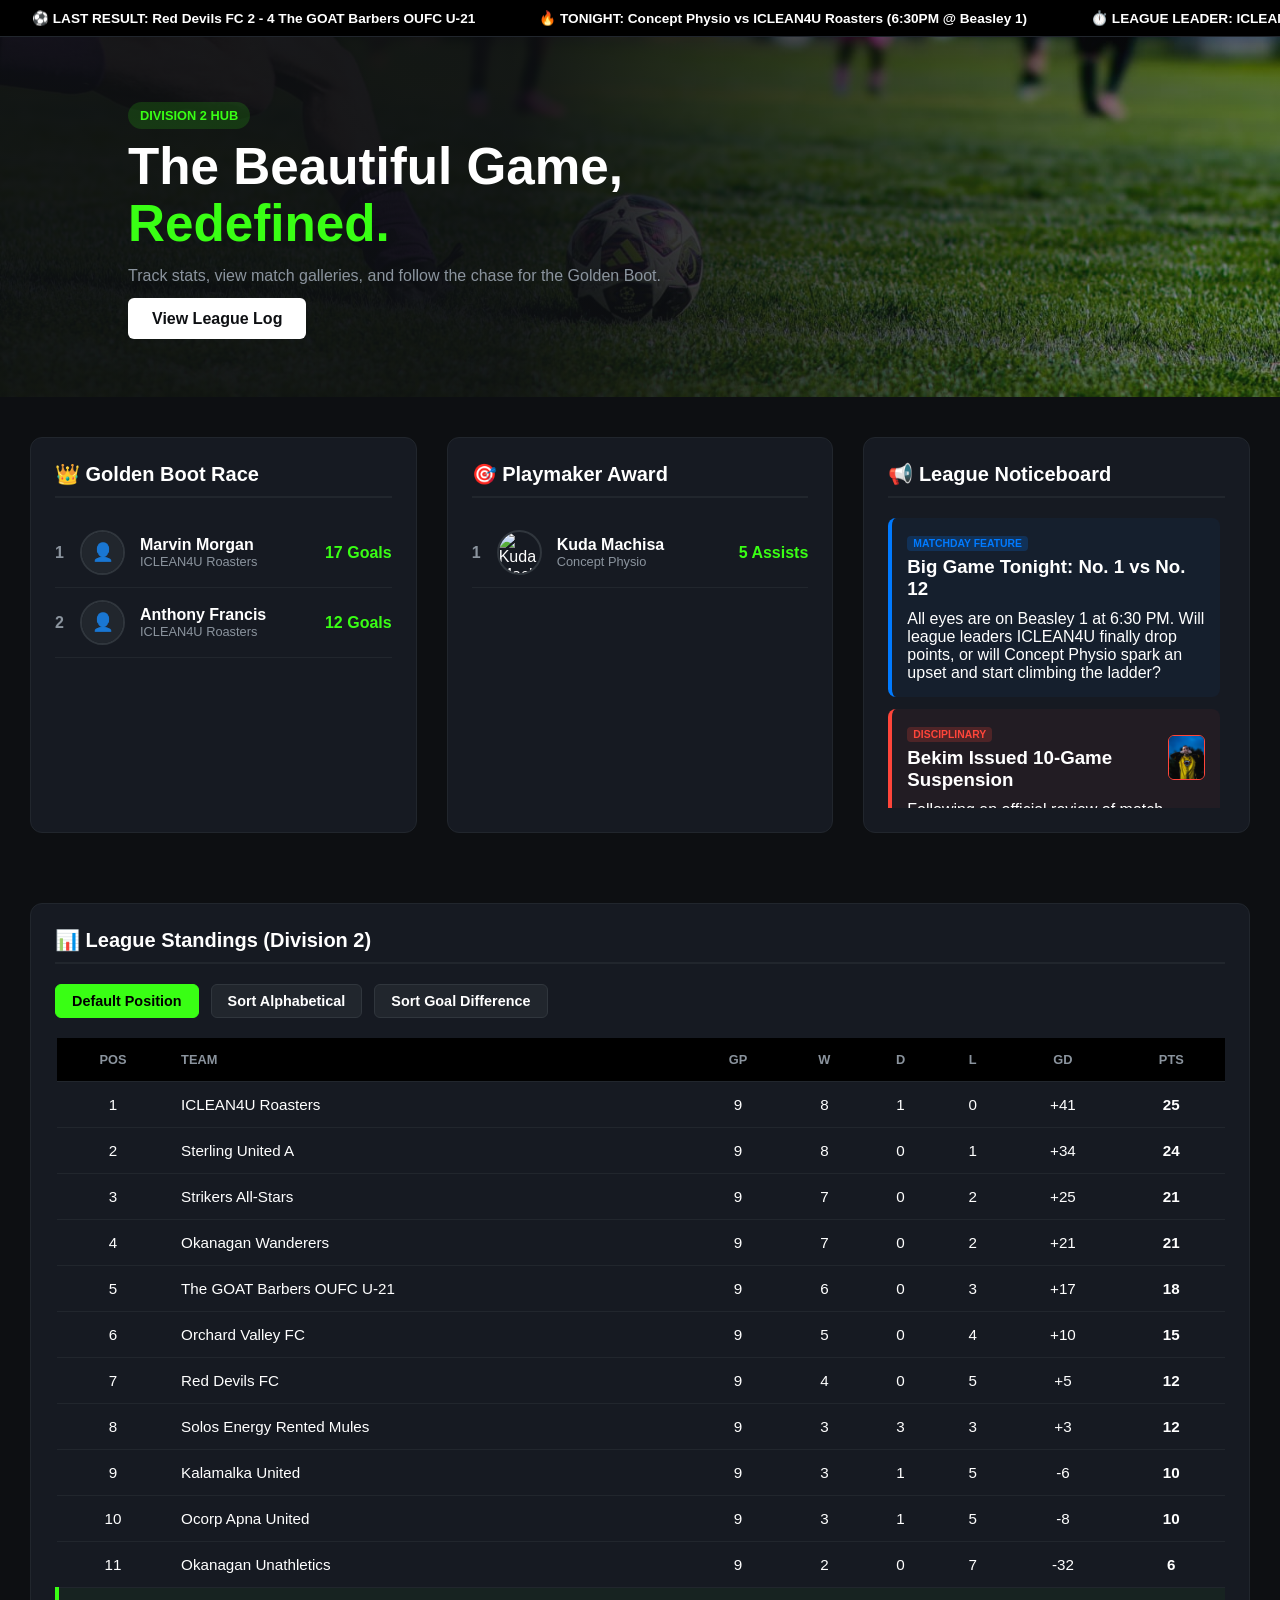
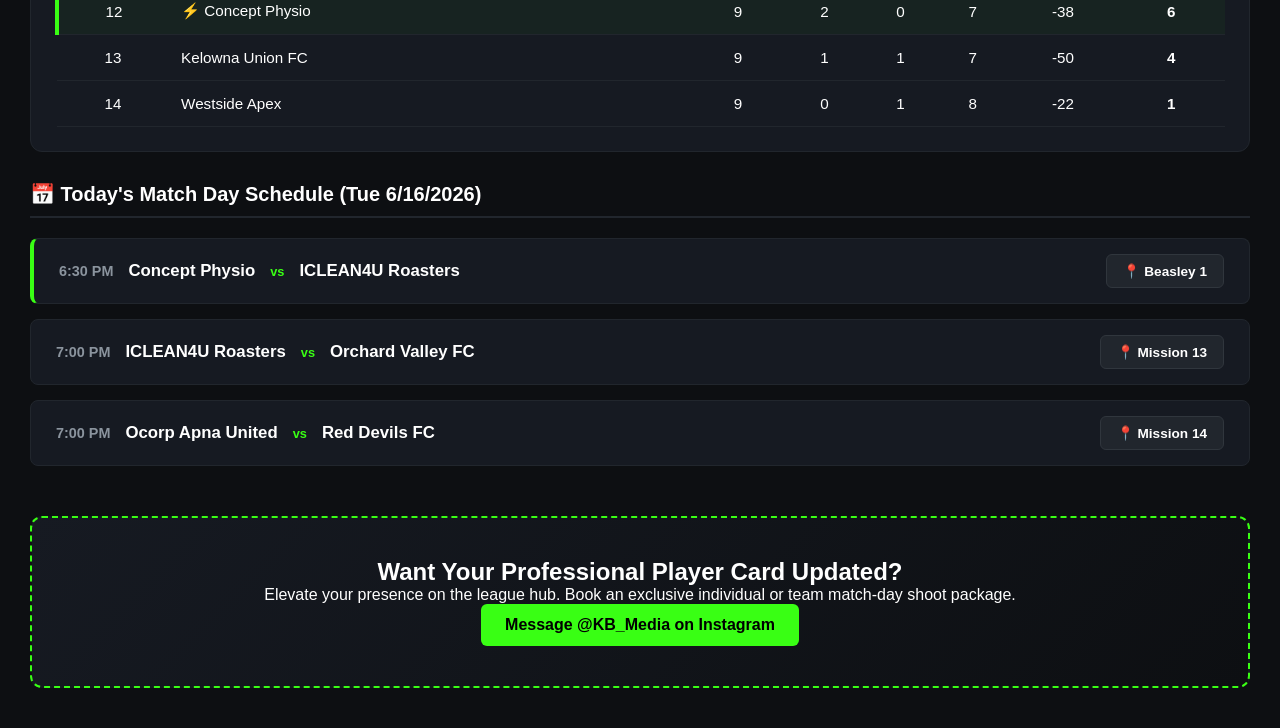
==== commit e904fe60: "Add files via upload" ====
--- a/index.html
+++ b/index.html
@@ -8,15 +8,17 @@
 </head>
 <body>
 
+    <!-- 1. AUTOMATIC SCROLLING TICKER -->
     <div class="ticker-wrap">
         <div class="ticker" id="matchTicker">
             <span class="ticker-item">⚽ LAST RESULT: Red Devils FC 2 - 4 The GOAT Barbers OUFC U-21</span>
-            <span class="ticker-item">🔥 NEXT MATCH: Concept Physio vs Sterling United A (Tue 6:30PM @ Beasley 1)</span>
+            <span class="ticker-item">🔥 TONIGHT: Concept Physio vs ICLEAN4U Roasters (6:30PM @ Beasley 1)</span>
             <span class="ticker-item">⏱️ LEAGUE LEADER: ICLEAN4U Roasters remain undefeated at the top of the log!</span>
             <span class="ticker-item">🛑 DISCIPLINE: 10-Game Suspension Issued in Division 2 Central</span>
         </div>
     </div>
 
+    <!-- 2. HERO HEADER SECTION -->
     <header class="hero-section">
         <div class="hero-overlay"></div>
         <div class="hero-content">
@@ -27,17 +29,18 @@
         </div>
     </header>
 
+    <!-- 3. MAIN PORTAL CONTENT -->
     <main class="container">
         
+        <!-- LEADERBOARDS GRID -->
         <section class="stats-grid">
+            <!-- GOLDEN BOOT LEADERBOARD -->
             <div class="card">
                 <h2>👑 Golden Boot Race</h2>
                 <div class="leaderboard-list">
                     <div class="player-row clickable-player" onclick="openPlayerModal('marvin')">
                         <span class="rank">1</span>
-                        <div class="player-avatar">
-                            <div class="avatar-placeholder">👤</div>
-                        </div>
+                        <div class="player-avatar"><div class="avatar-placeholder">👤</div></div>
                         <div class="player-info">
                             <span class="player-name">Marvin Morgan</span>
                             <span class="player-team">ICLEAN4U Roasters</span>
@@ -46,9 +49,7 @@
                     </div>
                     <div class="player-row clickable-player" onclick="openPlayerModal('anthony')">
                         <span class="rank">2</span>
-                        <div class="player-avatar">
-                            <div class="avatar-placeholder">👤</div>
-                        </div>
+                        <div class="player-avatar"><div class="avatar-placeholder">👤</div></div>
                         <div class="player-info">
                             <span class="player-name">Anthony Francis</span>
                             <span class="player-team">ICLEAN4U Roasters</span>
@@ -58,6 +59,7 @@
                 </div>
             </div>
 
+            <!-- PLAYMAKER LEADERBOARD -->
             <div class="card">
                 <h2>🎯 Playmaker Award</h2>
                 <div class="leaderboard-list">
@@ -75,23 +77,41 @@
                 </div>
             </div>
 
-            <div class="card news-card">
+            <!-- LEAGUE NOTICEBOARD (NOW SCROLLABLE NEWS FEED) -->
+            <div class="card">
                 <h2>📢 League Noticeboard</h2>
-                <div class="news-item current-ban">
-                    <div class="news-header-with-img">
-                        <div class="news-text-side">
-                            <span class="news-tag disciplinary">Disciplinary</span>
-                            <h3>Bekim Issued 10-Game Suspension</h3>
-                        </div>
-                        <div class="news-avatar-box">
-                            <img src="bekim.jpeg" alt="Bekim" class="news-avatar-img clickable-photo" onclick="expandImageViewer(event, 'bekim.jpeg')">
-                        </div>
-                    </div>
-                    <p>Following a review of official match reports from last week's fixture, league management has issued an automatic suspension notice.</p>
+                <div class="scrollable-news-container">
+                    
+                    <!-- News Item 1: The Big Match Hype -->
+                    <div class="news-item match-hype-card">
+                        <div class="news-header-with-img">
+                            <div class="news-text-side">
+                                <span class="news-tag match-day">Matchday Feature</span>
+                                <h3>Big Game Tonight: No. 1 vs No. 12</h3>
+                            </div>
+                        </div>
+                        <p>All eyes are on Beasley 1 at 6:30 PM. Will league leaders ICLEAN4U finally drop points, or will Concept Physio spark an upset and start climbing the ladder?</p>
+                    </div>
+
+                    <!-- News Item 2: Bekim Suspension -->
+                    <div class="news-item current-ban">
+                        <div class="news-header-with-img">
+                            <div class="news-text-side">
+                                <span class="news-tag disciplinary">Disciplinary</span>
+                                <h3>Bekim Issued 10-Game Suspension</h3>
+                            </div>
+                            <div class="news-avatar-box">
+                                <img src="bekim.jpeg" alt="Bekim" class="news-avatar-img clickable-photo" onclick="expandImageViewer(event, 'bekim.jpeg')">
+                            </div>
+                        </div>
+                        <p>Following an official review of match official sheets, league management has executed an automatic disciplinary suspension notice.</p>
+                    </div>
+
                 </div>
             </div>
         </section>
 
+        <!-- 4. LEAGUE LOG STANDINGS SECTION -->
         <section id="standings-section" class="table-card">
             <h2>📊 League Standings (Division 2)</h2>
             
@@ -154,6 +174,7 @@
             </div>
         </section>
 
+        <!-- 5. PLAYER INSPECTION MODAL -->
         <div id="playerModal" class="modal-backdrop" style="display: none;">
             <div class="player-card-modal">
                 <button class="close-modal" onclick="closePlayerModal()">✕</button>
@@ -170,32 +191,41 @@
             </div>
         </div>
 
+        <!-- 6. SCREEN-FIT LIGHTBOX IMAGE VIEWER -->
         <div id="lightboxViewer" class="lightbox-overlay" style="display: none;" onclick="closeImageViewer()">
             <button class="lightbox-close">✕ Close Screen</button>
             <img id="lightboxTargetImg" class="lightbox-content" src="" alt="Expanded View">
         </div>
 
+        <!-- 7. UPCOMING FIXTURES (LINKS REDIRECT TO standalone TARGET SUBPAGE) -->
         <section class="fixtures-section">
-            <h2>📅 Next Match Day Schedule (Tue 7/14/2026)</h2>
+            <h2>📅 Today's Match Day Schedule (Tue 6/16/2026)</h2>
             <div class="fixtures-grid">
-                <div class="fixture-row user-game">
+                
+                <!-- Match Row 1 (Concept vs IClean) -->
+                <div class="fixture-row user-game interactive-fixture" onclick="window.location.href='match-report.html?match=concept-iclean'">
                     <div class="fix-time">6:30 PM</div>
-                    <div class="fix-teams"><span>Concept Physio</span><span class="vs">vs</span><span>Sterling United A</span></div>
-                    <a href="https://www.google.com/maps/search/?api=1&query=Beasley+Park+Lake+Country+BC" target="_blank" class="map-link">📍 Beasley 1</a>
-                </div>
-                <div class="fixture-row">
+                    <div class="fix-teams"><span>Concept Physio</span><span class="vs">vs</span><span>ICLEAN4U Roasters</span></div>
+                    <a href="https://www.google.com/maps/search/?api=1&query=Beasley+Park+Lake+Country+BC" target="_blank" class="map-link" onclick="event.stopPropagation();">📍 Beasley 1</a>
+                </div>
+                
+                <!-- Match Row 2 -->
+                <div class="fixture-row interactive-fixture" onclick="window.location.href='match-report.html?match=iclean-orchard'">
                     <div class="fix-time">7:00 PM</div>
                     <div class="fix-teams"><span>ICLEAN4U Roasters</span><span class="vs">vs</span><span>Orchard Valley FC</span></div>
-                    <a href="https://www.google.com/maps/search/?api=1&query=Mission+Sports+Fields+Kelowna+BC" target="_blank" class="map-link">📍 Mission 13</a>
-                </div>
-                <div class="fixture-row">
+                    <a href="https://www.google.com/maps/search/?api=1&query=Mission+Sports+Fields+Kelowna+BC" target="_blank" class="map-link" onclick="event.stopPropagation();">📍 Mission 13</a>
+                </div>
+                
+                <!-- Match Row 3 -->
+                <div class="fixture-row interactive-fixture" onclick="window.location.href='match-report.html?match=ocorp-reddevils'">
                     <div class="fix-time">7:00 PM</div>
                     <div class="fix-teams"><span>Ocorp Apna United</span><span class="vs">vs</span><span>Red Devils FC</span></div>
-                    <a href="https://www.google.com/maps/search/?api=1&query=Mission+Sports+Fields+Kelowna+BC" target="_blank" class="map-link">📍 Mission 14</a>
+                    <a href="https://www.google.com/maps/search/?api=1&query=Mission+Sports+Fields+Kelowna+BC" target="_blank" class="map-link" onclick="event.stopPropagation();">📍 Mission 14</a>
                 </div>
             </div>
         </section>
 
+        <!-- INSTAGRAM UPSELL BAR -->
         <section id="gallery" class="upsell-section">
             <h2>Want Your Professional Player Card Updated?</h2>
             <p>Elevate your presence on the league hub. Book an exclusive individual or team match-day shoot package.</p>
@@ -258,12 +288,11 @@
                     <div class="jersey-chip"><span class="swatch black"></span> Away (Black)</div>
                 `;
                 
-                // DEVONIE ALLEN ACCURATELY TIED TO YOUR PREFERENTIAL LOCAL HIGH-RES IMAGE
                 const conceptRoster = [
                     { name: "Robert Spraggs (Coach/Manager)", img: "" },
                     { name: "Kudakwashe Machisa", img: "https://kmsl.ca/upload/id_photos/4307.jpg" },
                     { name: "Evan Aasen", img: "https://kmsl.ca/upload/id_photos/4081.jpg" },
-                    { name: "Devonie Allen", img: "devani.jpeg" }, // Clean local hookup
+                    { name: "Devonie Allen", img: "devani.jpeg" }, 
                     { name: "Rajied Atkinson", img: "https://kmsl.ca/upload/id_photos/4477.jpg" },
                     { name: "Brennan Bohmer", img: "https://kmsl.ca/upload/id_photos/4071.jpg" },
                     { name: "Ryan Commance", img: "" },
@@ -326,37 +355,26 @@
             imgBox.innerHTML = "👤"; 
 
             if (playerKey === 'marvin') {
-                name.innerText = "Marvin Morgan";
-                team.innerText = "ICLEAN4U Roasters";
-                goals.innerText = "17"; assists.innerText = "0"; age.innerText = "--";
+                name.innerText = "Marvin Morgan"; team.innerText = "ICLEAN4U Roasters"; goals.innerText = "17"; assists.innerText = "0"; age.innerText = "--";
             } else if (playerKey === 'anthony') {
-                name.innerText = "Anthony Francis";
-                team.innerText = "ICLEAN4U Roasters";
-                goals.innerText = "12"; assists.innerText = "0"; age.innerText = "--";
+                name.innerText = "Anthony Francis"; team.innerText = "ICLEAN4U Roasters"; goals.innerText = "12"; assists.innerText = "0"; age.innerText = "--";
             } else if (playerKey === 'kuda') {
-                name.innerText = "Kuda Machisa";
-                team.innerText = "Concept Physio";
-                goals.innerText = "0"; assists.innerText = "5"; age.innerText = "20"; 
+                name.innerText = "Kuda Machisa"; team.innerText = "Concept Physio"; goals.innerText = "0"; assists.innerText = "5"; age.innerText = "20"; 
                 imgBox.innerHTML = `<img src="https://kmsl.ca/upload/id_photos/4307.jpg" class="clickable-photo" onclick="expandImageViewer(event, 'https://kmsl.ca/upload/id_photos/4307.jpg')" style="width:100%;height:100%;object-fit:cover;border-radius:50%;cursor:pointer;">`;
             }
         }
 
-        function closePlayerModal() {
-            document.getElementById('playerModal').style.display = 'none';
-        }
+        function closePlayerModal() { document.getElementById('playerModal').style.display = 'none'; }
 
         function expandImageViewer(event, imagePath) {
             event.stopPropagation(); 
             const viewer = document.getElementById('lightboxViewer');
             const targetImg = document.getElementById('lightboxTargetImg');
-            
             targetImg.src = imagePath;
             viewer.style.display = 'flex';
         }
 
-        function closeImageViewer() {
-            document.getElementById('lightboxViewer').style.display = 'none';
-        }
+        function closeImageViewer() { document.getElementById('lightboxViewer').style.display = 'none'; }
     </script>
 </body>
 </html>
--- a/styles.css
+++ b/styles.css
@@ -1,4 +1,6 @@
-/* RESET & FONTS */
+/* ==========================================================================
+   1. RESET, VARIABLES & ROOT STYLES
+   ========================================================================== */
 * {
     margin: 0;
     padding: 0;
@@ -14,6 +16,7 @@
     --accent: #39ff14; /* Neon Volt Green */
     --accent-hover: #2ecc12;
     --danger: #ff453a;
+    --info-blue: #007aff;
 }
 
 body {
@@ -22,7 +25,9 @@
     overflow-x: hidden;
 }
 
-/* 1. MATCH TICKER BANNER BAR */
+/* ==========================================================================
+   2. MATCH TICKER BANNER BAR
+   ========================================================================== */
 .ticker-wrap {
     width: 100%;
     overflow: hidden;
@@ -45,12 +50,9 @@
     color: var(--text-light);
 }
 
-@keyframes marquee {
-    0% { transform: translate3d(0, 0, 0); }
-    100% { transform: translate3d(-50%, 0, 0); }
-}
-
-/* 2. OPTIMIZED LAPTOP BANNER HERO CONTAINER */
+/* ==========================================================================
+   3. HERO HEADER SECTION
+   ========================================================================== */
 .hero-section {
     position: relative;
     height: 40vh;
@@ -116,7 +118,9 @@
     background-color: var(--accent);
 }
 
-/* 3. GRID CONTROLS AND STRUCTURE */
+/* ==========================================================================
+   4. GRID LAYOUT & CARD WRAPPERS
+   ========================================================================== */
 .container {
     max-width: 1400px;
     margin: 40px auto;
@@ -145,7 +149,9 @@
     padding-bottom: 10px;
 }
 
-/* LEADERBOARD ELEMENT LINES */
+/* ==========================================================================
+   5. LEADERBOARD WIDGETS
+   ========================================================================== */
 .player-row {
     display: flex;
     align-items: center;
@@ -155,7 +161,7 @@
 }
 
 .clickable-player:hover {
-    background-color: rgba(255,255,255,0.03);
+    background-color: rgba(255, 255, 255, 0.03);
     cursor: pointer;
 }
 
@@ -219,7 +225,83 @@
     color: var(--accent);
 }
 
-/* 4. SORT FILTER STRIPS CONTROL ELEMENT */
+/* ==========================================================================
+   6. SCROLLABLE NOTICEBOARD NEWS FEED COMPONENTS
+   ========================================================================== */
+.scrollable-news-container {
+    max-height: 290px;
+    overflow-y: auto;
+    padding-right: 5px;
+}
+
+/* Custom modern scrollbar styles for noticeboard box */
+.scrollable-news-container::-webkit-scrollbar, .roster-scroll-list::-webkit-scrollbar {
+    width: 6px;
+}
+.scrollable-news-container::-webkit-scrollbar-track, .roster-scroll-list::-webkit-scrollbar-track {
+    background: rgba(0,0,0,0.1);
+}
+.scrollable-news-container::-webkit-scrollbar-thumb, .roster-scroll-list::-webkit-scrollbar-thumb {
+    background: #30363d;
+    border-radius: 3px;
+}
+
+.news-item {
+    padding: 15px;
+    border-radius: 8px;
+    margin-bottom: 12px;
+}
+.news-item:last-child {
+    margin-bottom: 0;
+}
+
+.match-hype-card {
+    background: rgba(0, 122, 255, 0.05);
+    border-left: 4px solid var(--info-blue);
+}
+
+.current-ban {
+    background: rgba(255, 69, 58, 0.05);
+    border-left: 4px solid var(--danger);
+}
+
+.news-header-with-img {
+    display: flex;
+    justify-content: space-between;
+    align-items: center;
+    margin-bottom: 10px;
+}
+
+.news-avatar-box {
+    width: 45px;
+    height: 45px;
+    border-radius: 6px;
+    overflow: hidden;
+    border: 1px solid var(--danger);
+}
+
+.news-avatar-img {
+    width: 100%;
+    height: 100%;
+    object-fit: cover;
+}
+
+.news-tag {
+    font-size: 0.65rem;
+    text-transform: uppercase;
+    font-weight: 700;
+    padding: 2px 6px;
+    border-radius: 4px;
+    display: inline-block;
+    margin-bottom: 5px;
+}
+
+.match-day { background-color: rgba(0, 122, 255, 0.2); color: var(--info-blue); }
+.disciplinary { background-color: rgba(255, 69, 58, 0.2); color: var(--danger); }
+
+/* ==========================================================================
+   7. SORT CONTROLS & STANDINGS TABLE
+   ========================================================================== */
 .team-filter-bar {
     display: flex;
     gap: 12px;
@@ -245,7 +327,6 @@
     border-color: var(--accent);
 }
 
-/* DYNAMIC LOG TABLE DISPLAY CORES */
 .table-responsive {
     width: 100%;
     overflow-x: auto;
@@ -271,34 +352,16 @@
     font-size: 0.8rem;
 }
 
-.text-left {
-    text-align: left !important;
-}
-
-.team-row {
-    transition: background-color 0.15s ease;
-}
-
-.team-row:hover {
-    background-color: #1c212b !important;
-    cursor: pointer;
-}
-
-.team-row:hover .clickable-team {
-    color: var(--accent);
-}
-
-.user-team-row {
-    background-color: rgba(57, 255, 20, 0.04) !important;
-    border-left: 4px solid var(--accent);
-}
-
-.selected-row-glow {
-    background-color: #21262d !important;
-    border-left: 4px solid var(--accent);
-}
-
-/* 5. TEAM PROFILE ATTRIBUTE EXPANSION PANELS */
+.text-left { text-align: left !important; }
+.team-row { transition: background-color 0.15s ease; }
+.team-row:hover { background-color: #1c212b !important; cursor: pointer; }
+.team-row:hover .clickable-team { color: var(--accent); }
+.user-team-row { background-color: rgba(57, 255, 20, 0.04) !important; border-left: 4px solid var(--accent); }
+.selected-row-glow { background-color: #21262d !important; border-left: 4px solid var(--accent); }
+
+/* ==========================================================================
+   8. TEAM PROFILE SLIDE PANE
+   ========================================================================== */
 .team-details-pane {
     background: #1c212b;
     border: 2px solid var(--accent);
@@ -341,343 +404,74 @@
     letter-spacing: 0.5px;
 }
 
-/* Jersey swatch chips configurations */
-.jersey-swatch-row {
-    display: flex;
-    gap: 15px;
-    margin-bottom: 15px;
-}
-
-.jersey-chip {
-    display: flex;
-    align-items: center;
-    gap: 8px;
-    font-size: 0.9rem;
-    background: var(--card-dark);
-    padding: 6px 12px;
-    border-radius: 4px;
-    border: 1px solid #30363d;
-}
-
-.swatch {
-    width: 16px;
-    height: 16px;
-    border-radius: 3px;
-    display: inline-block;
-}
-
+.jersey-swatch-row { display: flex; gap: 15px; margin-bottom: 15px; }
+.jersey-chip { display: flex; align-items: center; gap: 8px; font-size: 0.9rem; background: var(--card-dark); padding: 6px 12px; border-radius: 4px; border: 1px solid #30363d; }
+.swatch { width: 16px; height: 16px; border-radius: 3px; display: inline-block; }
 .swatch.blue { background-color: #1e40af; }
 .swatch.red { background-color: #b91c1c; }
 .swatch.gray { background-color: #4b5563; }
 .swatch.yellow { background-color: #facc15; }
 .swatch.black { background-color: #000000; }
 
-/* Squad Roster scrolling display lines layout */
-.roster-scroll-list {
-    max-height: 250px;
-    overflow-y: auto;
-    border: 1px solid #30363d;
-    background: var(--card-dark);
-    border-radius: 6px;
-    padding: 10px;
-}
-
-.roster-player-line {
-    font-size: 0.9rem;
-    padding: 8px 5px;
-    border-bottom: 1px solid #21262d;
-}
-
-.roster-player-line:last-child {
-    border-bottom: none;
-}
-
-.pane-thumb {
-    width: 45px;
-    height: 45px;
-    border-radius: 50%;
-    object-fit: cover;
-    border: 2px solid var(--accent);
-}
-
-/* 6. OVERLAY INTERACTIVE POPUP DIALOG CARDS */
-.modal-backdrop {
-    position: fixed;
-    top: 0;
-    left: 0;
-    width: 100%;
-    height: 100%;
-    background-color: rgba(0,0,0,0.85);
-    z-index: 1000;
-    display: flex;
-    align-items: center;
-    justify-content: center;
-    padding: 20px;
-    backdrop-filter: blur(4px);
-}
-
-.player-card-modal {
-    background-color: var(--card-dark);
-    border: 2px solid var(--accent);
-    border-radius: 16px;
-    width: 100%;
-    max-width: 380px;
-    padding: 30px;
-    position: relative;
-    text-align: center;
-    animation: fadeIn 0.25s cubic-bezier(0.175, 0.885, 0.32, 1.275);
-}
-
-.close-modal {
-    position: absolute;
-    top: 15px;
-    right: 15px;
-    background: transparent;
-    border: none;
-    color: var(--text-muted);
-    font-size: 1.2rem;
-    cursor: pointer;
-    transition: color 0.15s ease;
-}
-
+.roster-scroll-list { max-height: 250px; overflow-y: auto; border: 1px solid #30363d; background: var(--card-dark); border-radius: 6px; padding: 10px; }
+.roster-player-line { font-size: 0.9rem; padding: 8px 5px; border-bottom: 1px solid #21262d; }
+.roster-player-line:last-child { border-bottom: none; }
+.pane-thumb { width: 45px; height: 45px; border-radius: 50%; object-fit: cover; border: 2px solid var(--accent); }
+
+/* ==========================================================================
+   9. INTERACTIVE POPUP MODALS & LIGHTBOX VIEWERS
+   ========================================================================== */
+.modal-backdrop { position: fixed; top: 0; left: 0; width: 100%; height: 100%; background-color: rgba(0, 0, 0, 0.85); z-index: 1000; display: flex; align-items: center; justify-content: center; padding: 20px; backdrop-filter: blur(4px); }
+.player-card-modal { background-color: var(--card-dark); border: 2px solid var(--accent); border-radius: 16px; width: 100%; max-width: 380px; padding: 30px; position: relative; text-align: center; animation: fadeIn 0.25s cubic-bezier(0.175, 0.885, 0.32, 1.275); }
+.close-modal { position: absolute; top: 15px; right: 15px; background: transparent; border: none; color: var(--text-muted); font-size: 1.2rem; cursor: pointer; transition: color 0.15s ease; }
 .close-modal:hover { color: #fff; }
-
-.modal-card-header {
-    display: flex;
-    flex-direction: column;
-    align-items: center;
-    margin-bottom: 25px;
-}
-
-.modal-avatar-circle {
-    width: 90px;
-    height: 90px;
-    border-radius: 50%;
-    background-color: #21262d;
-    border: 3px solid var(--accent);
-    display: flex;
-    align-items: center;
-    justify-content: center;
-    font-size: 2rem;
-    margin-bottom: 15px;
-    overflow: hidden;
-}
-
-.modal-player-team {
-    font-size: 0.85rem;
-    color: var(--accent);
-    text-transform: uppercase;
-    font-weight: 700;
-    margin-top: 5px;
-    letter-spacing: 0.5px;
-}
-
-.modal-stats-grid {
-    display: grid;
-    grid-template-columns: repeat(3, 1fr);
-    gap: 15px;
-}
-
-.modal-stat-box {
-    background: #0d0f12;
-    border: 1px solid #30363d;
-    padding: 12px;
-    border-radius: 8px;
-}
-
-.stat-lbl {
-    display: block;
-    font-size: 0.75rem;
-    color: var(--text-muted);
-    text-transform: uppercase;
-    margin-bottom: 5px;
-}
-
-.stat-val {
-    font-size: 1.4rem;
-    font-weight: 800;
-    color: #fff;
-}
-
-/* 7. FULL-SCREEN LIGHTBOX IMAGE VIEWER RULES */
-.lightbox-overlay {
-    position: fixed;
-    top: 0;
-    left: 0;
-    width: 100vw;
-    height: 100vh;
-    background-color: rgba(0, 0, 0, 0.95);
-    z-index: 2000;
-    display: flex;
-    align-items: center;
-    justify-content: center;
-    backdrop-filter: blur(8px);
-    cursor: zoom-out;
-}
-
-.lightbox-content {
-    max-width: 90%;
-    max-height: 85vh;
-    object-fit: contain;
-    border: 3px solid var(--accent);
-    border-radius: 8px;
-    box-shadow: 0 0 30px rgba(57, 255, 20, 0.2);
-    animation: zoomEffect 0.2s ease-out;
-}
-
-.lightbox-close {
-    position: absolute;
-    top: 25px;
-    right: 30px;
-    background: rgba(255, 69, 58, 0.15);
-    border: 1px solid var(--danger);
-    color: var(--danger);
-    font-weight: 700;
-    padding: 10px 20px;
-    border-radius: 6px;
-    cursor: pointer;
-    font-size: 0.9rem;
-    transition: 0.2s ease;
-}
-
-.lightbox-close:hover {
-    background: var(--danger);
-    color: #fff;
-}
-
-.clickable-photo {
-    transition: transform 0.15s ease, border-color 0.15s ease;
-}
-
-.clickable-photo:hover {
-    transform: scale(1.08);
-    border-color: var(--accent) !important;
-}
-
-/* 8. LEAGUE NEWS NOTICE BOARD ELEMENTS */
-.news-header-with-img {
-    display: flex;
-    justify-content: space-between;
-    align-items: center;
-    margin-bottom: 15px;
-}
-
-.news-avatar-box {
-    width: 60px;
-    height: 60px;
-    border-radius: 8px;
-    overflow: hidden;
-    border: 2px solid var(--danger);
-}
-
-.news-avatar-img {
-    width: 100%;
-    height: 100%;
-    object-fit: cover;
-}
-
-.news-item {
-    padding: 15px;
-    border-radius: 8px;
-    margin-top: 10px;
-}
-
-.current-ban {
-    background: rgba(255, 69, 58, 0.05);
-    border-left: 4px solid var(--danger);
-}
-
-.news-tag {
-    font-size: 0.7rem;
-    text-transform: uppercase;
-    font-weight: 700;
-    padding: 2px 6px;
-    border-radius: 4px;
-}
-
-.disciplinary {
-    background-color: rgba(255, 69, 58, 0.2);
-    color: var(--danger);
-}
-
-/* 9. MATCH SCHEDULING SECTIONS */
-.fixtures-grid {
-    display: flex;
-    flex-direction: column;
-    gap: 15px;
-}
-
-.fixture-row {
-    background-color: var(--card-dark);
-    border: 1px solid #21262d;
-    border-radius: 8px;
-    padding: 15px 25px;
-    display: flex;
-    justify-content: space-between;
-    align-items: center;
-    flex-wrap: wrap;
-    gap: 15px;
-}
-
+.modal-card-header { display: flex; flex-direction: column; align-items: center; margin-bottom: 25px; }
+.modal-avatar-circle { width: 90px; height: 90px; border-radius: 50%; background-color: #21262d; border: 3px solid var(--accent); display: flex; align-items: center; justify-content: center; font-size: 2rem; margin-bottom: 15px; overflow: hidden; }
+.modal-player-team { font-size: 0.85rem; color: var(--accent); text-transform: uppercase; font-weight: 700; margin-top: 5px; letter-spacing: 0.5px; }
+.modal-stats-grid { display: grid; grid-template-columns: repeat(3, 1fr); gap: 15px; }
+.modal-stat-box { background: #0d0f12; border: 1px solid #30363d; padding: 12px; border-radius: 8px; }
+.stat-lbl { display: block; font-size: 0.75rem; color: var(--text-muted); text-transform: uppercase; margin-bottom: 5px; }
+.stat-val { font-size: 1.4rem; font-weight: 800; color: #fff; }
+
+.lightbox-overlay { position: fixed; top: 0; left: 0; width: 100vw; height: 100vh; background-color: rgba(0, 0, 0, 0.95); z-index: 2000; display: flex; align-items: center; justify-content: center; backdrop-filter: blur(8px); cursor: zoom-out; }
+.lightbox-content { max-width: 90%; max-height: 85vh; object-fit: contain; border: 3px solid var(--accent); border-radius: 8px; box-shadow: 0 0 30px rgba(57, 255, 20, 0.2); animation: zoomEffect 0.2s ease-out; }
+.lightbox-close { position: absolute; top: 25px; right: 30px; background: rgba(255, 69, 58, 0.15); border: 1px solid var(--danger); color: var(--danger); font-weight: 700; padding: 10px 20px; border-radius: 6px; cursor: pointer; font-size: 0.9rem; transition: 0.2s ease; }
+.lightbox-close:hover { background: var(--danger); color: #fff; }
+.clickable-photo { transition: transform 0.15s ease, border-color 0.15s ease; }
+.clickable-photo:hover { transform: scale(1.08); border-color: var(--accent) !important; }
+
+/* ==========================================================================
+   12. INTERACTIVE FIXTURES & MATCH SCHEDULE
+   ========================================================================== */
+.fixtures-grid { display: flex; flex-direction: column; gap: 15px; }
+.fixture-row { background-color: var(--card-dark); border: 1px solid #21262d; border-radius: 8px; padding: 15px 25px; display: flex; justify-content: space-between; align-items: center; flex-wrap: wrap; gap: 15px; }
 .user-game { border-left: 4px solid var(--accent); }
 .fix-time { font-weight: 700; color: var(--text-muted); font-size: 0.9rem; }
 .fix-teams { flex-grow: 1; font-weight: 600; font-size: 1.05rem; display: flex; align-items: center; gap: 15px; }
 .vs { color: var(--accent); font-size: 0.8rem; font-weight: 800; }
-
-.map-link {
-    background-color: #21262d;
-    color: var(--text-light);
-    padding: 8px 16px;
-    border-radius: 6px;
-    text-decoration: none;
-    font-size: 0.85rem;
-    font-weight: 600;
-    transition: 0.2s ease;
-    border: 1px solid #30363d;
-}
-
+.map-link { background-color: #21262d; color: var(--text-light); padding: 8px 16px; border-radius: 6px; text-decoration: none; font-size: 0.85rem; font-weight: 600; transition: 0.2s ease; border: 1px solid #30363d; }
 .map-link:hover { background-color: var(--accent); color: #000; }
 
-/* 10. MARKETING CLOSING UPSELL ELEMENT BAR */
-.upsell-section {
-    background: linear-gradient(135deg, #161a22 0%, #0d0f12 100%);
-    border: 2px dashed var(--accent);
-    border-radius: 12px;
-    padding: 40px;
-    text-align: center;
-    margin-top: 50px;
-}
-
-.btn-accent {
-    background-color: var(--accent);
-    color: #000;
-    padding: 12px 24px;
-    text-decoration: none;
-    font-weight: 700;
-    border-radius: 6px;
-    display: inline-block;
-    transition: 0.2s ease;
-}
-
+.interactive-fixture { transition: background-color 0.15s ease; cursor: pointer; }
+.interactive-fixture:hover { background-color: #1c212b !important; border-color: var(--accent); }
+
+/* ==========================================================================
+   13. MARKETING UPSELL FOOTER COMPONENT
+   ========================================================================== */
+.upsell-section { background: linear-gradient(135deg, #161a22 0%, #0d0f12 100%); border: 2px dashed var(--accent); border-radius: 12px; padding: 40px; text-align: center; margin-top: 50px; }
+.btn-accent { background-color: var(--accent); color: #000; padding: 12px 24px; text-decoration: none; font-weight: 700; border-radius: 6px; display: inline-block; transition: 0.2s ease; }
 .btn-accent:hover { background-color: var(--accent-hover); transform: translateY(-2px); }
 
-/* KEYFRAME ANIMATIONS LAYOUT LINES */
-@keyframes marquee {
-    0% { transform: translate3d(0, 0, 0); }
-    100% { transform: translate3d(-50%, 0, 0); }
-}
-
-@keyframes fadeIn {
-    from { opacity: 0; transform: translateY(-8px); }
-    to { opacity: 1; transform: translateY(0); }
-}
-
-@keyframes zoomEffect {
-    from { transform: scale(0.95); opacity: 0; }
-    to { transform: scale(1); opacity: 1; }
-}
-
-/* 11. ADAPTIVE PHONE MEDIA VIEWPORT BREAKPOINTS */
+/* ==========================================================================
+   14. KEYFRAME ENGINE ANIMATIONS
+   ========================================================================== */
+@keyframes marquee { 0% { transform: translate3d(0, 0, 0); } 100% { transform: translate3d(-50%, 0, 0); } }
+@keyframes fadeIn { from { opacity: 0; transform: translateY(-8px); } to { opacity: 1; transform: translateY(0); } }
+@keyframes zoomEffect { from { transform: scale(0.95); opacity: 0; } to { transform: scale(1); opacity: 1; } }
+
+/* ==========================================================================
+   15. MOBILE BREAKPOINTS
+   ========================================================================== */
 @media(max-width: 768px) {
     .container { padding: 0 15px; }
     .fixture-row { flex-direction: column; align-items: flex-start; }
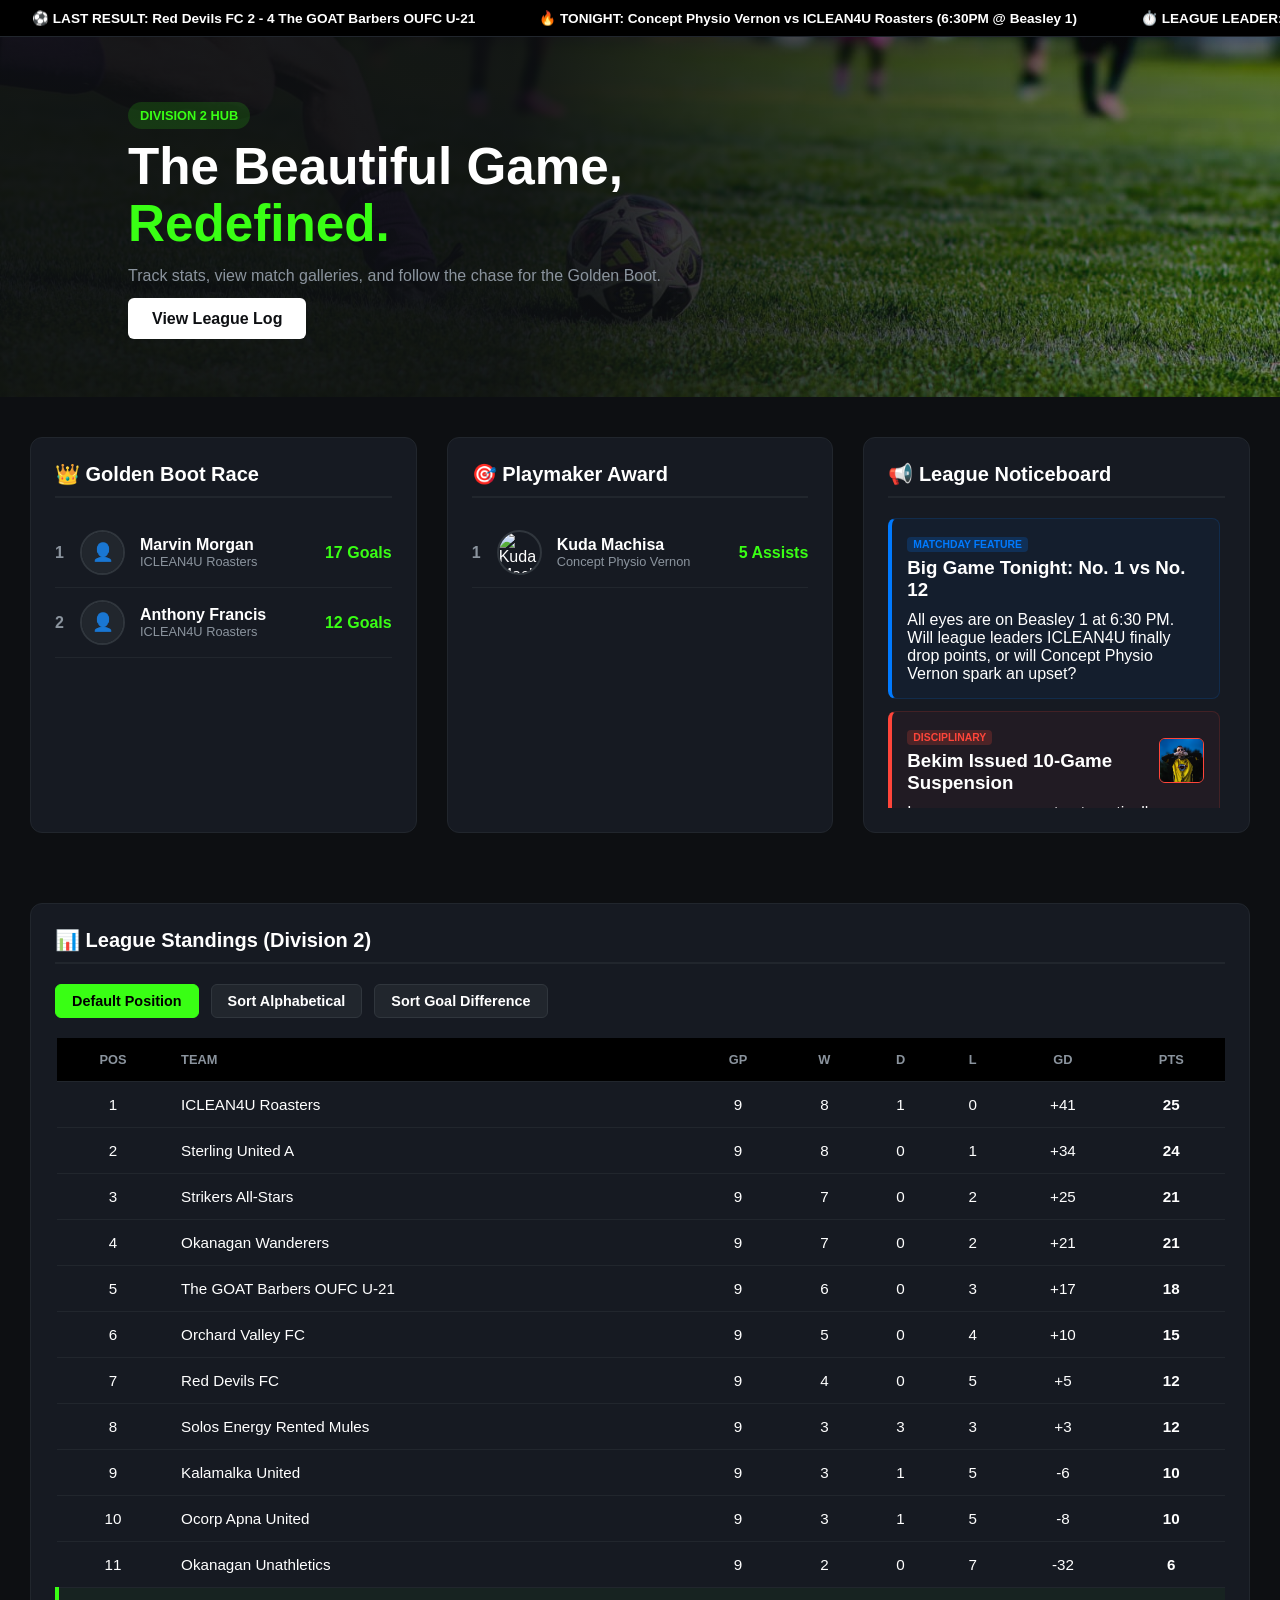
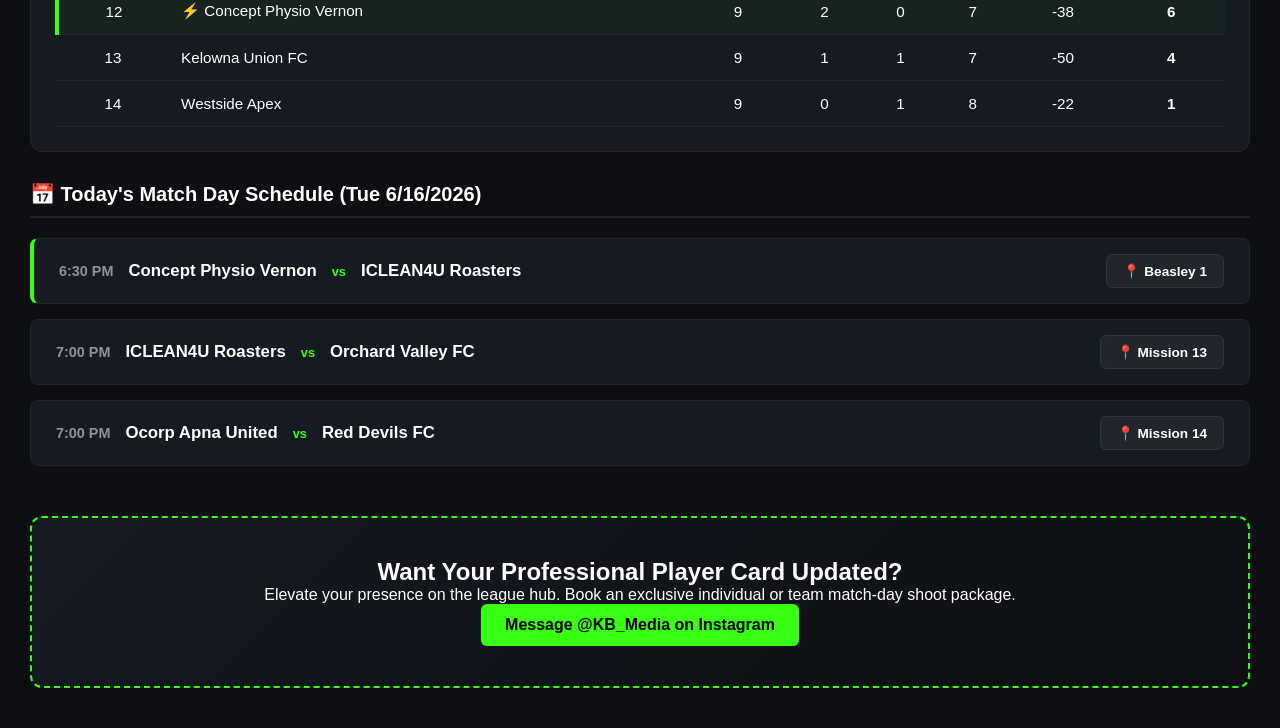
==== commit 32d25ba3: "Add files via upload" ====
--- a/index.html
+++ b/index.html
@@ -8,17 +8,15 @@
 </head>
 <body>
 
-    <!-- 1. AUTOMATIC SCROLLING TICKER -->
     <div class="ticker-wrap">
         <div class="ticker" id="matchTicker">
             <span class="ticker-item">⚽ LAST RESULT: Red Devils FC 2 - 4 The GOAT Barbers OUFC U-21</span>
-            <span class="ticker-item">🔥 TONIGHT: Concept Physio vs ICLEAN4U Roasters (6:30PM @ Beasley 1)</span>
+            <span class="ticker-item">🔥 TONIGHT: Concept Physio Vernon vs ICLEAN4U Roasters (6:30PM @ Beasley 1)</span>
             <span class="ticker-item">⏱️ LEAGUE LEADER: ICLEAN4U Roasters remain undefeated at the top of the log!</span>
             <span class="ticker-item">🛑 DISCIPLINE: 10-Game Suspension Issued in Division 2 Central</span>
         </div>
     </div>
 
-    <!-- 2. HERO HEADER SECTION -->
     <header class="hero-section">
         <div class="hero-overlay"></div>
         <div class="hero-content">
@@ -29,12 +27,9 @@
         </div>
     </header>
 
-    <!-- 3. MAIN PORTAL CONTENT -->
     <main class="container">
         
-        <!-- LEADERBOARDS GRID -->
         <section class="stats-grid">
-            <!-- GOLDEN BOOT LEADERBOARD -->
             <div class="card">
                 <h2>👑 Golden Boot Race</h2>
                 <div class="leaderboard-list">
@@ -59,7 +54,6 @@
                 </div>
             </div>
 
-            <!-- PLAYMAKER LEADERBOARD -->
             <div class="card">
                 <h2>🎯 Playmaker Award</h2>
                 <div class="leaderboard-list">
@@ -70,19 +64,16 @@
                         </div>
                         <div class="player-info">
                             <span class="player-name">Kuda Machisa</span>
-                            <span class="player-team">Concept Physio</span>
+                            <span class="player-team">Concept Physio Vernon</span>
                         </div>
                         <span class="stat-count">5 Assists</span>
                     </div>
                 </div>
             </div>
 
-            <!-- LEAGUE NOTICEBOARD (NOW SCROLLABLE NEWS FEED) -->
             <div class="card">
                 <h2>📢 League Noticeboard</h2>
                 <div class="scrollable-news-container">
-                    
-                    <!-- News Item 1: The Big Match Hype -->
                     <div class="news-item match-hype-card">
                         <div class="news-header-with-img">
                             <div class="news-text-side">
@@ -90,10 +81,8 @@
                                 <h3>Big Game Tonight: No. 1 vs No. 12</h3>
                             </div>
                         </div>
-                        <p>All eyes are on Beasley 1 at 6:30 PM. Will league leaders ICLEAN4U finally drop points, or will Concept Physio spark an upset and start climbing the ladder?</p>
-                    </div>
-
-                    <!-- News Item 2: Bekim Suspension -->
+                        <p>All eyes are on Beasley 1 at 6:30 PM. Will league leaders ICLEAN4U finally drop points, or will Concept Physio Vernon spark an upset?</p>
+                    </div>
                     <div class="news-item current-ban">
                         <div class="news-header-with-img">
                             <div class="news-text-side">
@@ -104,14 +93,12 @@
                                 <img src="bekim.jpeg" alt="Bekim" class="news-avatar-img clickable-photo" onclick="expandImageViewer(event, 'bekim.jpeg')">
                             </div>
                         </div>
-                        <p>Following an official review of match official sheets, league management has executed an automatic disciplinary suspension notice.</p>
-                    </div>
-
-                </div>
-            </div>
-        </section>
-
-        <!-- 4. LEAGUE LOG STANDINGS SECTION -->
+                        <p>League management automatically executes notice following an official review of central tier match logs this week.</p>
+                    </div>
+                </div>
+            </div>
+        </section>
+
         <section id="standings-section" class="table-card">
             <h2>📊 League Standings (Division 2)</h2>
             
@@ -119,25 +106,6 @@
                 <button class="filter-btn active" id="sortPosBtn" onclick="sortLog('position')">Default Position</button>
                 <button class="filter-btn" id="sortAlphaBtn" onclick="sortLog('alphabetical')">Sort Alphabetical</button>
                 <button class="filter-btn" id="sortGdBtn" onclick="sortLog('gd')">Sort Goal Difference</button>
-            </div>
-
-            <div id="teamDetailsCard" class="team-details-pane" style="display: none;">
-                <div class="pane-header">
-                    <h3 id="detailsTeamName">Team Profile</h3>
-                    <button class="close-pane" onclick="closeDetails()">✕ Close Panel</button>
-                </div>
-                <div class="pane-content-grid">
-                    <div class="pane-column">
-                        <h4>👕 Team Identity & Colors</h4>
-                        <div class="jersey-swatch-row" id="jerseyContainer"></div>
-                        <h4 style="margin-top: 15px;">🏆 Club Standing & Status</h4>
-                        <p id="detailsTeamBio"></p>
-                    </div>
-                    <div class="pane-column">
-                        <h4>📋 Official Squad Roster</h4>
-                        <div class="roster-scroll-list" id="rosterNamesList"></div>
-                    </div>
-                </div>
             </div>
 
             <div class="table-responsive">
@@ -155,26 +123,25 @@
                         </tr>
                     </thead>
                     <tbody id="tableBody">
-                        <tr class="team-row" data-pos="1" data-name="ICLEAN4U Roasters" data-gd="41" onclick="openTeamProfile('iclean')"><td>1</td><td class="text-left clickable-team">ICLEAN4U Roasters</td><td>9</td><td>8</td><td>1</td><td>0</td><td>+41</td><td><strong>25</strong></td></tr>
-                        <tr class="team-row" data-pos="2" data-name="Sterling United A" data-gd="34" onclick="openTeamProfile('sterling')"><td>2</td><td class="text-left clickable-team">Sterling United A</td><td>9</td><td>8</td><td>0</td><td>1</td><td>+34</td><td><strong>24</strong></td></tr>
-                        <tr class="team-row" data-pos="3" data-name="Strikers All-Stars" data-gd="25" onclick="openTeamProfile('strikers')"><td>3</td><td class="text-left clickable-team">Strikers All-Stars</td><td>9</td><td>7</td><td>0</td><td>2</td><td>+25</td><td><strong>21</strong></td></tr>
-                        <tr class="team-row" data-pos="4" data-name="Okanagan Wanderers" data-gd="21" onclick="openTeamProfile('wanderers')"><td>4</td><td class="text-left clickable-team">Okanagan Wanderers</td><td>9</td><td>7</td><td>0</td><td>2</td><td>+21</td><td><strong>21</strong></td></tr>
-                        <tr class="team-row" data-pos="5" data-name="The GOAT Barbers OUFC U-21" data-gd="17" onclick="openTeamProfile('barbers')"><td>5</td><td class="text-left clickable-team">The GOAT Barbers OUFC U-21</td><td>9</td><td>6</td><td>0</td><td>3</td><td>+17</td><td><strong>18</strong></td></tr>
-                        <tr class="team-row" data-pos="6" data-name="Orchard Valley FC" data-gd="10" onclick="openTeamProfile('orchard')"><td>6</td><td class="text-left clickable-team">Orchard Valley FC</td><td>9</td><td>5</td><td>0</td><td>4</td><td>+10</td><td><strong>15</strong></td></tr>
-                        <tr class="team-row" data-pos="7" data-name="Red Devils FC" data-gd="5" onclick="openTeamProfile('red-devils')"><td>7</td><td class="text-left clickable-team">Red Devils FC</td><td>9</td><td>4</td><td>0</td><td>5</td><td>+5</td><td><strong>12</strong></td></tr>
-                        <tr class="team-row" data-pos="8" data-name="Solos Energy Rented Mules" data-gd="3" onclick="openTeamProfile('solos')"><td>8</td><td class="text-left clickable-team">Solos Energy Rented Mules</td><td>9</td><td>3</td><td>3</td><td>3</td><td>+3</td><td><strong>12</strong></td></tr>
-                        <tr class="team-row" data-pos="9" data-name="Kalamalka United" data-gd="-6" onclick="openTeamProfile('kalamalka')"><td>9</td><td class="text-left clickable-team">Kalamalka United</td><td>9</td><td>3</td><td>1</td><td>5</td><td>-6</td><td><strong>10</strong></td></tr>
-                        <tr class="team-row" data-pos="10" data-name="Ocorp Apna United" data-gd="-8" onclick="openTeamProfile('ocorp')"><td>10</td><td class="text-left clickable-team">Ocorp Apna United</td><td>9</td><td>3</td><td>1</td><td>5</td><td>-8</td><td><strong>10</strong></td></tr>
-                        <tr class="team-row" data-pos="11" data-name="Okanagan Unathletics" data-gd="-32" onclick="openTeamProfile('unathletics')"><td>11</td><td class="text-left clickable-team">Okanagan Unathletics</td><td>9</td><td>2</td><td>0</td><td>7</td><td>-32</td><td><strong>6</strong></td></tr>
-                        <tr class="team-row user-team-row" data-pos="12" data-name="Concept Physio" data-gd="-38" onclick="openTeamProfile('concept')"><td>12</td><td class="text-left clickable-team">⚡ Concept Physio</td><td>9</td><td>2</td><td>0</td><td>7</td><td>-38</td><td><strong>6</strong></td></tr>
-                        <tr class="team-row" data-pos="13" data-name="Kelowna Union FC" data-gd="-50" onclick="openTeamProfile('union')"><td>13</td><td class="text-left clickable-team">Kelowna Union FC</td><td>9</td><td>1</td><td>1</td><td>7</td><td>-50</td><td><strong>4</strong></td></tr>
-                        <tr class="team-row" data-pos="14" data-name="Westside Apex" data-gd="-22" onclick="openTeamProfile('westside')"><td>14</td><td class="text-left clickable-team">Westside Apex</td><td>9</td><td>0</td><td>1</td><td>8</td><td>-22</td><td><strong>1</strong></td></tr>
+                        <tr class="team-row" data-pos="1" data-name="ICLEAN4U Roasters" data-gd="41" onclick="window.location.href='team-hub.html?team=iclean'"><td>1</td><td class="text-left clickable-team">ICLEAN4U Roasters</td><td>9</td><td>8</td><td>1</td><td>0</td><td>+41</td><td><strong>25</strong></td></tr>
+                        <tr class="team-row" data-pos="2" data-name="Sterling United A" data-gd="34" onclick="window.location.href='team-hub.html?team=sterling'"><td>2</td><td class="text-left clickable-team">Sterling United A</td><td>9</td><td>8</td><td>0</td><td>1</td><td>+34</td><td><strong>24</strong></td></tr>
+                        <tr class="team-row" data-pos="3" data-name="Strikers All-Stars" data-gd="25" onclick="window.location.href='team-hub.html?team=strikers'"><td>3</td><td class="text-left clickable-team">Strikers All-Stars</td><td>9</td><td>7</td><td>0</td><td>2</td><td>+25</td><td><strong>21</strong></td></tr>
+                        <tr class="team-row" data-pos="4" data-name="Okanagan Wanderers" data-gd="21" onclick="window.location.href='team-hub.html?team=wanderers'"><td>4</td><td class="text-left clickable-team">Okanagan Wanderers</td><td>9</td><td>7</td><td>0</td><td>2</td><td>+21</td><td><strong>21</strong></td></tr>
+                        <tr class="team-row" data-pos="5" data-name="The GOAT Barbers OUFC U-21" data-gd="17" onclick="window.location.href='team-hub.html?team=barbers'"><td>5</td><td class="text-left clickable-team">The GOAT Barbers OUFC U-21</td><td>9</td><td>6</td><td>0</td><td>3</td><td>+17</td><td><strong>18</strong></td></tr>
+                        <tr class="team-row" data-pos="6" data-name="Orchard Valley FC" data-gd="10" onclick="window.location.href='team-hub.html?team=orchard'"><td>6</td><td class="text-left clickable-team">Orchard Valley FC</td><td>9</td><td>5</td><td>0</td><td>4</td><td>+10</td><td><strong>15</strong></td></tr>
+                        <tr class="team-row" data-pos="7" data-name="Red Devils FC" data-gd="5" onclick="window.location.href='team-hub.html?team=red-devils'"><td>7</td><td class="text-left clickable-team">Red Devils FC</td><td>9</td><td>4</td><td>0</td><td>5</td><td>+5</td><td><strong>12</strong></td></tr>
+                        <tr class="team-row" data-pos="8" data-name="Solos Energy Rented Mules" data-gd="3" onclick="window.location.href='team-hub.html?team=solos'"><td>8</td><td class="text-left clickable-team">Solos Energy Rented Mules</td><td>9</td><td>3</td><td>3</td><td>3</td><td>+3</td><td><strong>12</strong></td></tr>
+                        <tr class="team-row" data-pos="9" data-name="Kalamalka United" data-gd="-6" onclick="window.location.href='team-hub.html?team=kalamalka'"><td>9</td><td class="text-left clickable-team">Kalamalka United</td><td>9</td><td>3</td><td>1</td><td>5</td><td>-6</td><td><strong>10</strong></td></tr>
+                        <tr class="team-row" data-pos="10" data-name="Ocorp Apna United" data-gd="-8" onclick="window.location.href='team-hub.html?team=ocorp'"><td>10</td><td class="text-left clickable-team">Ocorp Apna United</td><td>9</td><td>3</td><td>1</td><td>5</td><td>-8</td><td><strong>10</strong></td></tr>
+                        <tr class="team-row" data-pos="11" data-name="Okanagan Unathletics" data-gd="-32" onclick="window.location.href='team-hub.html?team=unathletics'"><td>11</td><td class="text-left clickable-team">Okanagan Unathletics</td><td>9</td><td>2</td><td>0</td><td>7</td><td>-32</td><td><strong>6</strong></td></tr>
+                        <tr class="team-row user-team-row" data-pos="12" data-name="Concept Physio Vernon" data-gd="-38" onclick="window.location.href='team-hub.html?team=concept'"><td>12</td><td class="text-left clickable-team">⚡ Concept Physio Vernon</td><td>9</td><td>2</td><td>0</td><td>7</td><td>-38</td><td><strong>6</strong></td></tr>
+                        <tr class="team-row" data-pos="13" data-name="Kelowna Union FC" data-gd="-50" onclick="window.location.href='team-hub.html?team=union'"><td>13</td><td class="text-left clickable-team">Kelowna Union FC</td><td>9</td><td>1</td><td>1</td><td>7</td><td>-50</td><td><strong>4</strong></td></tr>
+                        <tr class="team-row" data-pos="14" data-name="Westside Apex" data-gd="-22" onclick="window.location.href='team-hub.html?team=westside'"><td>14</td><td class="text-left clickable-team">Westside Apex</td><td>9</td><td>0</td><td>1</td><td>8</td><td>-22</td><td><strong>1</strong></td></tr>
                     </tbody>
                 </table>
             </div>
         </section>
 
-        <!-- 5. PLAYER INSPECTION MODAL -->
         <div id="playerModal" class="modal-backdrop" style="display: none;">
             <div class="player-card-modal">
                 <button class="close-modal" onclick="closePlayerModal()">✕</button>
@@ -191,32 +158,24 @@
             </div>
         </div>
 
-        <!-- 6. SCREEN-FIT LIGHTBOX IMAGE VIEWER -->
         <div id="lightboxViewer" class="lightbox-overlay" style="display: none;" onclick="closeImageViewer()">
             <button class="lightbox-close">✕ Close Screen</button>
             <img id="lightboxTargetImg" class="lightbox-content" src="" alt="Expanded View">
         </div>
 
-        <!-- 7. UPCOMING FIXTURES (LINKS REDIRECT TO standalone TARGET SUBPAGE) -->
         <section class="fixtures-section">
             <h2>📅 Today's Match Day Schedule (Tue 6/16/2026)</h2>
             <div class="fixtures-grid">
-                
-                <!-- Match Row 1 (Concept vs IClean) -->
                 <div class="fixture-row user-game interactive-fixture" onclick="window.location.href='match-report.html?match=concept-iclean'">
                     <div class="fix-time">6:30 PM</div>
-                    <div class="fix-teams"><span>Concept Physio</span><span class="vs">vs</span><span>ICLEAN4U Roasters</span></div>
+                    <div class="fix-teams"><span>Concept Physio Vernon</span><span class="vs">vs</span><span>ICLEAN4U Roasters</span></div>
                     <a href="https://www.google.com/maps/search/?api=1&query=Beasley+Park+Lake+Country+BC" target="_blank" class="map-link" onclick="event.stopPropagation();">📍 Beasley 1</a>
                 </div>
-                
-                <!-- Match Row 2 -->
                 <div class="fixture-row interactive-fixture" onclick="window.location.href='match-report.html?match=iclean-orchard'">
                     <div class="fix-time">7:00 PM</div>
                     <div class="fix-teams"><span>ICLEAN4U Roasters</span><span class="vs">vs</span><span>Orchard Valley FC</span></div>
                     <a href="https://www.google.com/maps/search/?api=1&query=Mission+Sports+Fields+Kelowna+BC" target="_blank" class="map-link" onclick="event.stopPropagation();">📍 Mission 13</a>
                 </div>
-                
-                <!-- Match Row 3 -->
                 <div class="fixture-row interactive-fixture" onclick="window.location.href='match-report.html?match=ocorp-reddevils'">
                     <div class="fix-time">7:00 PM</div>
                     <div class="fix-teams"><span>Ocorp Apna United</span><span class="vs">vs</span><span>Red Devils FC</span></div>
@@ -225,7 +184,6 @@
             </div>
         </section>
 
-        <!-- INSTAGRAM UPSELL BAR -->
         <section id="gallery" class="upsell-section">
             <h2>Want Your Professional Player Card Updated?</h2>
             <p>Elevate your presence on the league hub. Book an exclusive individual or team match-day shoot package.</p>
@@ -256,92 +214,7 @@
             rows.forEach(row => tbody.appendChild(row));
         }
 
-        function openTeamProfile(teamKey) {
-            const pane = document.getElementById('teamDetailsCard');
-            const nameField = document.getElementById('detailsTeamName');
-            const bioField = document.getElementById('detailsTeamBio');
-            const jerseyContainer = document.getElementById('jerseyContainer');
-            const rosterContainer = document.getElementById('rosterNamesList');
-            
-            document.querySelectorAll('.team-row').forEach(r => r.classList.remove('selected-row-glow'));
-            event.currentTarget.classList.add('selected-row-glow');
-
-            pane.style.display = 'block';
-            pane.scrollIntoView({ behavior: 'smooth', block: 'nearest' });
-
-            if (teamKey === 'iclean') {
-                nameField.innerText = "🧼 ICLEAN4U Roasters Team Profile";
-                bioField.innerText = "Ranked #1. High-powered attacking squad controlling Division 2 with an immense +41 goal differential.";
-                jerseyContainer.innerHTML = `
-                    <div class="jersey-chip"><span class="swatch blue"></span> Home (Blue)</div>
-                    <div class="jersey-chip"><span class="swatch red"></span> Away (Red)</div>
-                `;
-                const roster = ["Mihai Chirobocea (Manager)", "Attila Deak (Asst Coach)", "Robert Berger", "Angel Camejo", "Brent Dodge", "Jose Manuel Flores Pérez", "Anthony Francis", "Mitchell Hall", "Johan Hernandez", "Ryan Hulstein", "Maksim Kaziarski", "Rajko Keravica", "Ago Kimpian", "Tristain Moench", "Lance Molzahn", "Marvin Morgan", "Shabani Nsengiyumva", "Alberto Pasqualin", "Ryan Paulson", "Austin Ross", "Craig Roy", "Ryan Wheeler", "Jackson Zink"];
-                rosterContainer.innerHTML = roster.map(p => `<div class="roster-player-line">🏃 ${p}</div>`).join('');
-
-            } else if (teamKey === 'concept') {
-                nameField.innerText = "⚡ Concept Physio Team Profile";
-                bioField.innerText = "Home Base: Vernon, BC. Navigating tactical improvements mid-season to spark a critical run up the competitive division ranks.";
-                
-                jerseyContainer.innerHTML = `
-                    <div class="jersey-chip"><span class="swatch yellow"></span> Home (Yellow)</div>
-                    <div class="jersey-chip"><span class="swatch black"></span> Away (Black)</div>
-                `;
-                
-                const conceptRoster = [
-                    { name: "Robert Spraggs (Coach/Manager)", img: "" },
-                    { name: "Kudakwashe Machisa", img: "https://kmsl.ca/upload/id_photos/4307.jpg" },
-                    { name: "Evan Aasen", img: "https://kmsl.ca/upload/id_photos/4081.jpg" },
-                    { name: "Devonie Allen", img: "devani.jpeg" }, 
-                    { name: "Rajied Atkinson", img: "https://kmsl.ca/upload/id_photos/4477.jpg" },
-                    { name: "Brennan Bohmer", img: "https://kmsl.ca/upload/id_photos/4071.jpg" },
-                    { name: "Ryan Commance", img: "" },
-                    { name: "Brad Conlin (Assistant Manager)", img: "https://kmsl.ca/upload/id_photos/4277.jpg" },
-                    { name: "Michael Conlin", img: "https://kmsl.ca/upload/id_photos/4082.jpg" },
-                    { name: "Adam Fenske", img: "https://kmsl.ca/upload/id_photos/4202.jpg" },
-                    { name: "Sean Harper", img: "https://kmsl.ca/upload/id_photos/4077.jpg" },
-                    { name: "Felipe Hernandez", img: "https://kmsl.ca/upload/id_photos/4065.jpg" },
-                    { name: "Tyler Hrdlitschka", img: "https://kmsl.ca/upload/id_photos/4068.jpg" },
-                    { name: "Lucas Johnson", img: "https://kmsl.ca/upload/id_photos/4268.jpg" },
-                    { name: "Alex Kazimer", img: "https://kmsl.ca/upload/id_photos/4079.jpg" },
-                    { name: "Carter Leahy", img: "https://kmsl.ca/upload/id_photos/4164.jpg" },
-                    { name: "Émeric Lépine", img: "https://kmsl.ca/upload/id_photos/4086.jpg" },
-                    { name: "Bekim Maliqi", img: "bekim.jpeg" }, 
-                    { name: "Jashan Mavi", img: "https://kmsl.ca/upload/id_photos/4085.jpg" },
-                    { name: "Tapiwa Mutembwa", img: "tata.jpeg" }, 
-                    { name: "Ethan Nickoli", img: "https://kmsl.ca/upload/id_photos/4155.jpg" },
-                    { name: "Quinn Soon", img: "https://kmsl.ca/upload/id_photos/4111.jpg" },
-                    { name: "Aidan Spraggs", img: "https://kmsl.ca/upload/id_photos/4042.jpg" },
-                    { name: "Niko Venturas", img: "https://kmsl.ca/upload/id_photos/3606.jpg" },
-                    { name: "Minh Vo", img: "https://kmsl.ca/upload/id_photos/4064.jpg" }
-                ];
-
-                rosterContainer.innerHTML = conceptRoster.map(p => {
-                    let avatarSrc = p.img ? p.img : "";
-                    let avatarHtml = avatarSrc 
-                        ? `<img src="${avatarSrc}" class="pane-thumb clickable-photo" onclick="expandImageViewer(event, '${avatarSrc}')" style="width:30px; height:30px; margin-right:10px; border-radius:50%; object-fit:cover; border:1px solid var(--accent); cursor:pointer;">`
-                        : `<span style="margin-right:10px; font-size:1.1rem;">🏃</span>`;
-                    
-                    if(p.name.includes("Kudakwashe")) {
-                        return `<div class="roster-player-line" style="color:var(--accent); font-weight:700; display:flex; align-items:center;">🌟 ${avatarHtml} ${p.name}</div>`;
-                    }
-                    return `<div class="roster-player-line" style="display:flex; align-items:center;">${avatarHtml} ${p.name}</div>`;
-                }).join('');
-
-            } else {
-                const teamName = event.currentTarget.getAttribute('data-name');
-                nameField.innerText = `🛡️ ${teamName} Profile`;
-                bioField.innerText = "Roster elements syncing from public records database.";
-                jerseyContainer.innerHTML = `<div class="jersey-chip"><span class="swatch gray"></span> Standard Kit</div>`;
-                rosterContainer.innerHTML = `<div class="roster-player-line">🏃 Profile Active - Sync Pending</div>`;
-            }
-        }
-
-        function closeDetails() {
-            document.getElementById('teamDetailsCard').style.display = 'none';
-            document.querySelectorAll('.team-row').forEach(r => r.classList.remove('selected-row-glow'));
-        }
-
+        // RESTORED PLAYER MODAL LOGIC ENGINE
         function openPlayerModal(playerKey) {
             const modal = document.getElementById('playerModal');
             const name = document.getElementById('modalPlayerName');
@@ -355,17 +228,18 @@
             imgBox.innerHTML = "👤"; 
 
             if (playerKey === 'marvin') {
-                name.innerText = "Marvin Morgan"; team.innerText = "ICLEAN4U Roasters"; goals.innerText = "17"; assists.innerText = "0"; age.innerText = "--";
+                name.innerText = "Marvin Morgan"; team.innerText = "ICLEAN4U Roasters"; goals.innerText = "17"; assists.innerText = "0"; age.innerText = "28";
             } else if (playerKey === 'anthony') {
-                name.innerText = "Anthony Francis"; team.innerText = "ICLEAN4U Roasters"; goals.innerText = "12"; assists.innerText = "0"; age.innerText = "--";
+                name.innerText = "Anthony Francis"; team.innerText = "ICLEAN4U Roasters"; goals.innerText = "12"; assists.innerText = "0"; age.innerText = "26";
             } else if (playerKey === 'kuda') {
-                name.innerText = "Kuda Machisa"; team.innerText = "Concept Physio"; goals.innerText = "0"; assists.innerText = "5"; age.innerText = "20"; 
-                imgBox.innerHTML = `<img src="https://kmsl.ca/upload/id_photos/4307.jpg" class="clickable-photo" onclick="expandImageViewer(event, 'https://kmsl.ca/upload/id_photos/4307.jpg')" style="width:100%;height:100%;object-fit:cover;border-radius:50%;cursor:pointer;">`;
+                name.innerText = "Kuda Machisa"; team.innerText = "Concept Physio Vernon"; goals.innerText = "0"; assists.innerText = "5"; age.innerText = "20"; 
+                imgBox.innerHTML = `<img src="https://kmsl.ca/upload/id_photos/4307.jpg" style="width:100%;height:100%;object-fit:cover;border-radius:50%;">`;
             }
         }
 
         function closePlayerModal() { document.getElementById('playerModal').style.display = 'none'; }
 
+        // RESTORED LIGHTBOX EXPANDER SCRIPT FUNCTIONS
         function expandImageViewer(event, imagePath) {
             event.stopPropagation(); 
             const viewer = document.getElementById('lightboxViewer');
--- a/styles.css
+++ b/styles.css
@@ -226,7 +226,7 @@
 }
 
 /* ==========================================================================
-   6. SCROLLABLE NOTICEBOARD NEWS FEED COMPONENTS
+   6. SCROLLABLE NOTICEBOARD COMPONENTS
    ========================================================================== */
 .scrollable-news-container {
     max-height: 290px;
@@ -234,7 +234,6 @@
     padding-right: 5px;
 }
 
-/* Custom modern scrollbar styles for noticeboard box */
 .scrollable-news-container::-webkit-scrollbar, .roster-scroll-list::-webkit-scrollbar {
     width: 6px;
 }
@@ -257,11 +256,13 @@
 
 .match-hype-card {
     background: rgba(0, 122, 255, 0.05);
+    border: 1px solid rgba(0, 122, 255, 0.15);
     border-left: 4px solid var(--info-blue);
 }
 
 .current-ban {
     background: rgba(255, 69, 58, 0.05);
+    border: 1px solid rgba(255, 69, 58, 0.15);
     border-left: 4px solid var(--danger);
 }
 
@@ -278,6 +279,8 @@
     border-radius: 6px;
     overflow: hidden;
     border: 1px solid var(--danger);
+    flex-shrink: 0;
+    margin-left: 10px;
 }
 
 .news-avatar-img {
@@ -419,7 +422,7 @@
 .pane-thumb { width: 45px; height: 45px; border-radius: 50%; object-fit: cover; border: 2px solid var(--accent); }
 
 /* ==========================================================================
-   9. INTERACTIVE POPUP MODALS & LIGHTBOX VIEWERS
+   9. POPUP MODALS & LIGHTBOX VIEWERS
    ========================================================================== */
 .modal-backdrop { position: fixed; top: 0; left: 0; width: 100%; height: 100%; background-color: rgba(0, 0, 0, 0.85); z-index: 1000; display: flex; align-items: center; justify-content: center; padding: 20px; backdrop-filter: blur(4px); }
 .player-card-modal { background-color: var(--card-dark); border: 2px solid var(--accent); border-radius: 16px; width: 100%; max-width: 380px; padding: 30px; position: relative; text-align: center; animation: fadeIn 0.25s cubic-bezier(0.175, 0.885, 0.32, 1.275); }
@@ -441,7 +444,7 @@
 .clickable-photo:hover { transform: scale(1.08); border-color: var(--accent) !important; }
 
 /* ==========================================================================
-   12. INTERACTIVE FIXTURES & MATCH SCHEDULE
+   10. INTERACTIVE FIXTURES & MATCH SCHEDULE
    ========================================================================== */
 .fixtures-grid { display: flex; flex-direction: column; gap: 15px; }
 .fixture-row { background-color: var(--card-dark); border: 1px solid #21262d; border-radius: 8px; padding: 15px 25px; display: flex; justify-content: space-between; align-items: center; flex-wrap: wrap; gap: 15px; }
@@ -456,25 +459,173 @@
 .interactive-fixture:hover { background-color: #1c212b !important; border-color: var(--accent); }
 
 /* ==========================================================================
-   13. MARKETING UPSELL FOOTER COMPONENT
+   11. STANDALONE MATCH CENTER STYLING (NEW PAGE REFACTOR)
+   ========================================================================== */
+.match-center-header { 
+    background: #161a22; 
+    border-bottom: 2px solid var(--accent); 
+    padding: 40px 20px 25px 20px; 
+    text-align: center; 
+    position: relative; 
+}
+.back-link { 
+    position: inline-block; 
+    margin-bottom: 15px;
+    color: var(--accent); 
+    text-decoration: none; 
+    font-weight: 600; 
+    font-size: 0.9rem; 
+}
+.match-vs-display { 
+    display: flex; 
+    align-items: center; 
+    justify-content: center; 
+    gap: 20px; 
+    margin: 15px 0; 
+    font-size: clamp(1.2rem, 4vw, 2.2rem); 
+    font-weight: 800; 
+    flex-wrap: wrap;
+}
+.match-meta-info { 
+    color: var(--text-muted); 
+    font-size: 0.85rem; 
+    font-weight: 600; 
+    text-transform: uppercase; 
+    letter-spacing: 1px; 
+    width: 100%;
+}
+.match-tabs-navbar { 
+    display: flex; 
+    justify-content: flex-start; 
+    background: #000; 
+    border-bottom: 1px solid #21262d; 
+    overflow-x: auto; 
+    -webkit-overflow-scrolling: touch;
+    padding: 0 10px;
+}
+.match-tab-btn { 
+    background: transparent; 
+    border: none; 
+    color: var(--text-muted); 
+    padding: 15px 20px; 
+    font-weight: 600; 
+    cursor: pointer; 
+    border-bottom: 3px solid transparent; 
+    white-space: nowrap; 
+    transition: 0.2s; 
+    font-size: 0.9rem;
+}
+.match-tab-btn.active, .match-tab-btn:hover { 
+    color: var(--accent); 
+    border-bottom-color: var(--accent); 
+}
+.content-container { 
+    max-width: 1000px; 
+    margin: 20px auto; 
+    padding: 0 15px; 
+}
+.report-tab-pane { 
+    background: var(--card-dark); 
+    border: 1px solid #21262d; 
+    border-radius: 12px; 
+    padding: 20px; 
+    display: none; 
+    animation: fadeIn 0.3s ease; 
+}
+.report-tab-pane.active { 
+    display: block; 
+}
+.grid-2col { 
+    display: grid; 
+    grid-template-columns: repeat(auto-fit, minmax(250px, 1fr)); 
+    gap: 20px; 
+}
+.metric-line { 
+    display: flex; 
+    justify-content: space-between; 
+    padding: 12px 0; 
+    border-bottom: 1px solid #21262d; 
+    font-size: 0.95rem; 
+}
+
+/* ==========================================================================
+   12. MARKETING UPSELL FOOTER COMPONENT
    ========================================================================== */
 .upsell-section { background: linear-gradient(135deg, #161a22 0%, #0d0f12 100%); border: 2px dashed var(--accent); border-radius: 12px; padding: 40px; text-align: center; margin-top: 50px; }
 .btn-accent { background-color: var(--accent); color: #000; padding: 12px 24px; text-decoration: none; font-weight: 700; border-radius: 6px; display: inline-block; transition: 0.2s ease; }
 .btn-accent:hover { background-color: var(--accent-hover); transform: translateY(-2px); }
 
 /* ==========================================================================
-   14. KEYFRAME ENGINE ANIMATIONS
+   13. KEYFRAME ENGINE ANIMATIONS
    ========================================================================== */
 @keyframes marquee { 0% { transform: translate3d(0, 0, 0); } 100% { transform: translate3d(-50%, 0, 0); } }
 @keyframes fadeIn { from { opacity: 0; transform: translateY(-8px); } to { opacity: 1; transform: translateY(0); } }
 @keyframes zoomEffect { from { transform: scale(0.95); opacity: 0; } to { transform: scale(1); opacity: 1; } }
 
 /* ==========================================================================
-   15. MOBILE BREAKPOINTS
+   14. MOBILE MEDIA VIEWPORT ADJUSTMENTS (STRICT RESPONSIVENESS FIX)
    ========================================================================== */
 @media(max-width: 768px) {
-    .container { padding: 0 15px; }
-    .fixture-row { flex-direction: column; align-items: flex-start; }
-    .fix-teams { flex-direction: column; align-items: flex-start; gap: 5px; }
-    .vs { display: none; }
+    .container { 
+        padding: 0 12px; 
+        margin: 20px auto;
+    }
+    
+    /* Standings filter wrap fix */
+    .team-filter-bar {
+        display: grid;
+        grid-template-columns: 1fr;
+        gap: 8px;
+        width: 100%;
+    }
+    .filter-btn {
+        width: 100%;
+        text-align: center;
+        padding: 12px;
+    }
+
+    /* Hero reduction */
+    .hero-section {
+        padding: 0 20px;
+        height: 35vh;
+    }
+
+    /* Fixtures layout adjustment */
+    .fixture-row { 
+        flex-direction: column; 
+        align-items: center; 
+        text-align: center;
+        padding: 20px;
+    }
+    .fix-teams { 
+        flex-direction: column; 
+        align-items: center; 
+        gap: 8px; 
+        width: 100%;
+    }
+    .vs { 
+        display: inline-block; 
+        background: rgba(57, 255, 20, 0.1);
+        padding: 2px 10px;
+        border-radius: 4px;
+    }
+    .map-link {
+        width: 100%;
+        text-align: center;
+        margin-top: 5px;
+    }
+
+    /* Match Center Specific Responsiveness Layout Rules */
+    .match-center-header {
+        padding: 25px 15px;
+    }
+    .match-vs-display {
+        flex-direction: column;
+        gap: 10px;
+    }
+    .match-vs-display span {
+        width: 100%;
+        text-align: center;
+        display: block;
+    }
 }
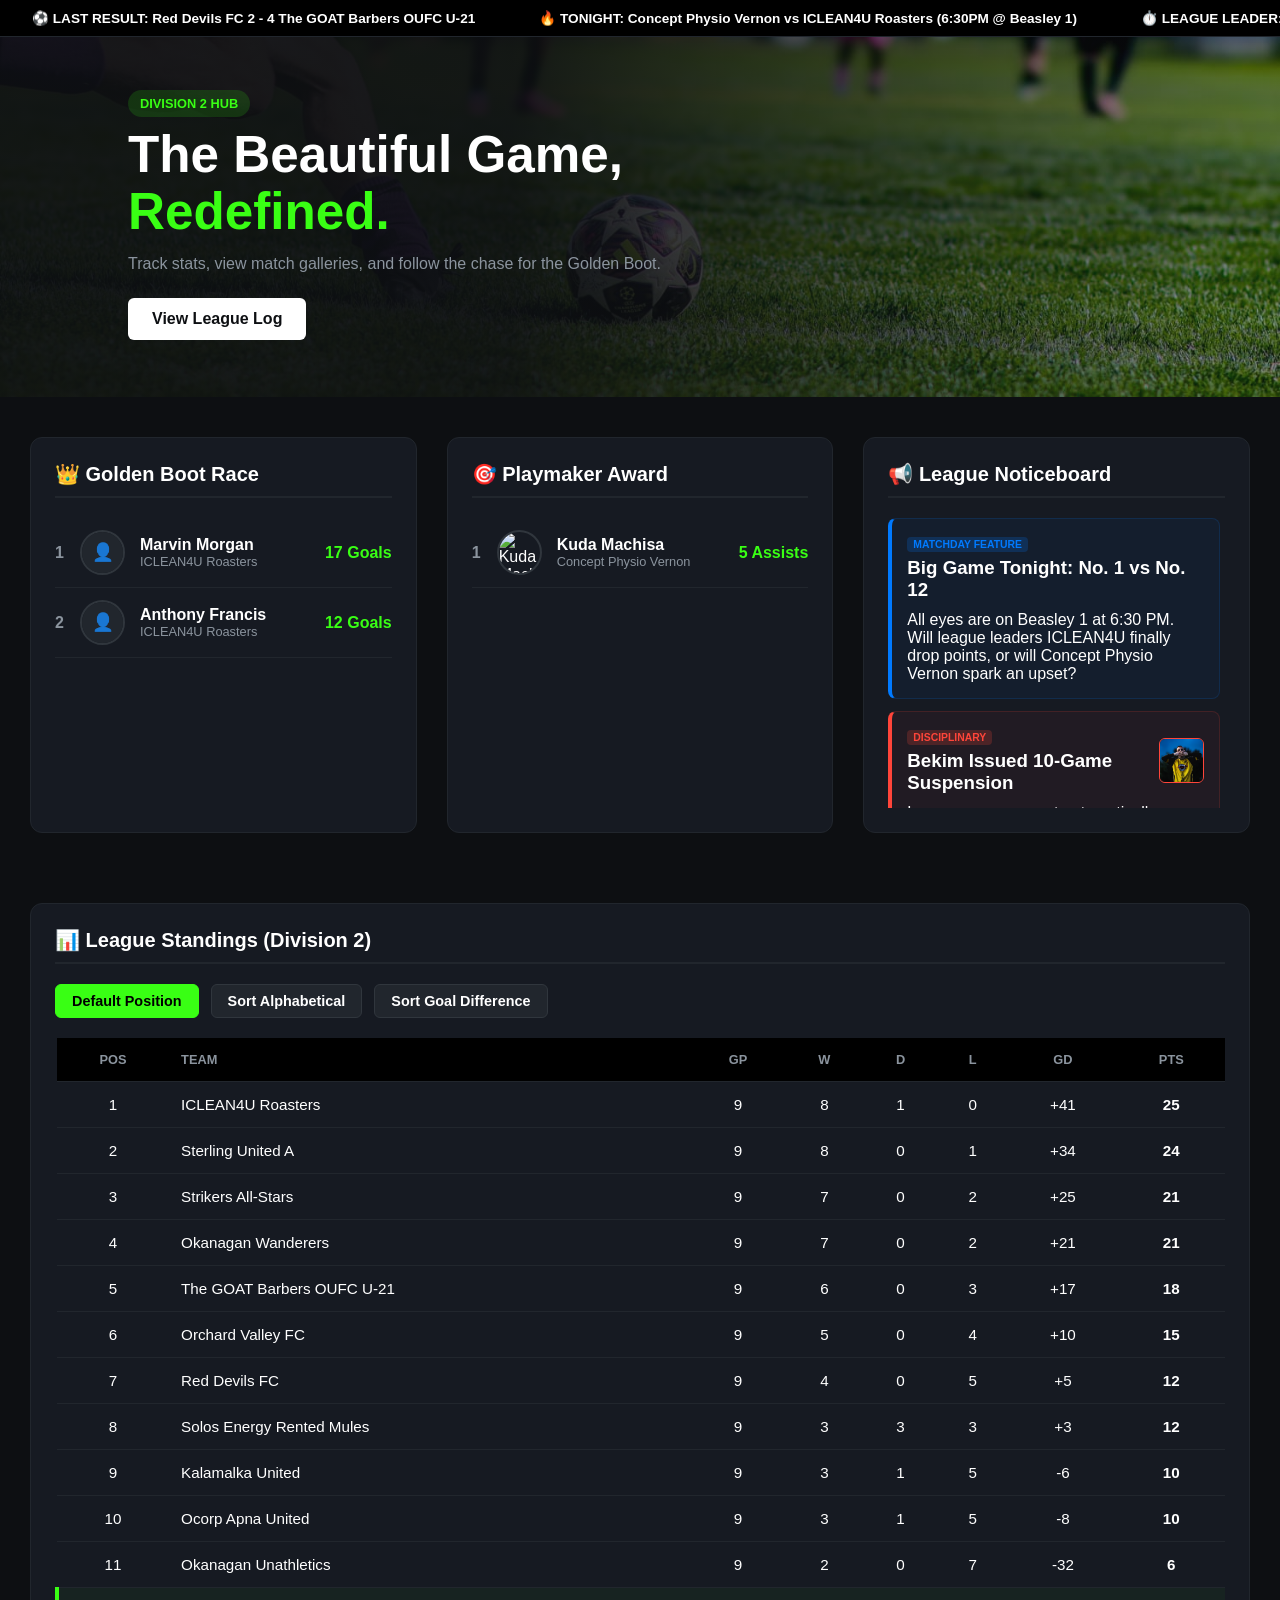
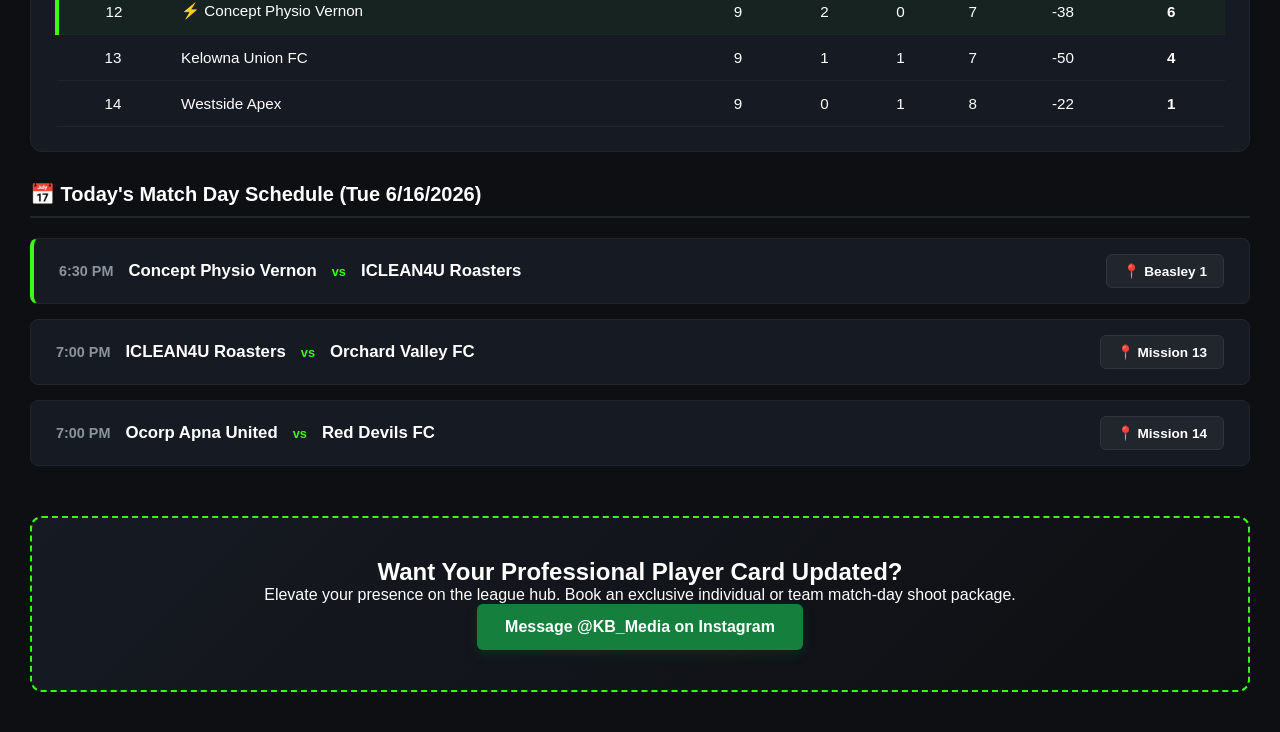
==== commit 5376aba7: "Add files via upload" ====
--- a/index.html
+++ b/index.html
@@ -4,7 +4,7 @@
     <meta charset="UTF-8">
     <meta name="viewport" content="width=device-width, initial-scale=1.0">
     <title>KMSL Division 2 | Modern Portal</title>
-    <link rel="stylesheet" href="styles.css">
+    <link rel="stylesheet" href="styles.css?v=2.2">
 </head>
 <body>
 
@@ -71,7 +71,7 @@
                 </div>
             </div>
 
-            <div class="card">
+            <div class="card news-card">
                 <h2>📢 League Noticeboard</h2>
                 <div class="scrollable-news-container">
                     <div class="news-item match-hype-card">
@@ -196,25 +196,18 @@
         ticker.innerHTML += ticker.innerHTML;
 
         function sortLog(criterion) {
-            const buttons = document.querySelectorAll('.filter-btn');
-            buttons.forEach(btn => btn.classList.remove('active'));
             const tbody = document.getElementById('tableBody');
             const rows = Array.from(tbody.querySelectorAll('.team-row'));
-
             if (criterion === 'position') {
-                document.getElementById('sortPosBtn').classList.add('active');
                 rows.sort((a, b) => parseInt(a.getAttribute('data-pos')) - parseInt(b.getAttribute('data-pos')));
             } else if (criterion === 'alphabetical') {
-                document.getElementById('sortAlphaBtn').classList.add('active');
                 rows.sort((a, b) => a.getAttribute('data-name').localeCompare(b.getAttribute('data-name')));
             } else if (criterion === 'gd') {
-                document.getElementById('sortGdBtn').classList.add('active');
                 rows.sort((a, b) => parseInt(b.getAttribute('data-gd')) - parseInt(a.getAttribute('data-gd')));
             }
             rows.forEach(row => tbody.appendChild(row));
         }
 
-        // RESTORED PLAYER MODAL LOGIC ENGINE
         function openPlayerModal(playerKey) {
             const modal = document.getElementById('playerModal');
             const name = document.getElementById('modalPlayerName');
@@ -239,7 +232,6 @@
 
         function closePlayerModal() { document.getElementById('playerModal').style.display = 'none'; }
 
-        // RESTORED LIGHTBOX EXPANDER SCRIPT FUNCTIONS
         function expandImageViewer(event, imagePath) {
             event.stopPropagation(); 
             const viewer = document.getElementById('lightboxViewer');
--- a/styles.css
+++ b/styles.css
@@ -17,12 +17,26 @@
     --accent-hover: #2ecc12;
     --danger: #ff453a;
     --info-blue: #007aff;
+    
+    /* Deep contrast button colors */
+    --btn-dark-text: #0d0f12;
+    --insta-brand-green: #15803d; /* Rich, deep forest green for readability */
+    --insta-brand-hover: #166534;
 }
 
 body {
     background-color: var(--bg-dark);
     color: var(--text-light);
     overflow-x: hidden;
+}
+
+/* GLOBAL LINK STYLE RESET */
+a {
+    text-decoration: none;
+    color: inherit;
+}
+a:visited, a:active {
+    color: inherit;
 }
 
 /* ==========================================================================
@@ -105,17 +119,18 @@
 }
 
 .btn-primary {
-    background-color: var(--text-light);
-    color: var(--bg-dark);
+    background-color: var(--text-light) !important;
+    color: var(--btn-dark-text) !important;
     padding: 12px 24px;
-    text-decoration: none;
-    font-weight: 600;
+    display: inline-block;
+    font-weight: 700;
     border-radius: 6px;
     transition: 0.2s ease;
 }
 
 .btn-primary:hover {
-    background-color: var(--accent);
+    background-color: var(--accent) !important;
+    color: var(--btn-dark-text) !important;
 }
 
 /* ==========================================================================
@@ -358,71 +373,12 @@
 .text-left { text-align: left !important; }
 .team-row { transition: background-color 0.15s ease; }
 .team-row:hover { background-color: #1c212b !important; cursor: pointer; }
-.team-row:hover .clickable-team { color: var(--accent); }
+.team-row:hover .clickable-team { color: var(--accent); text-decoration: underline; }
 .user-team-row { background-color: rgba(57, 255, 20, 0.04) !important; border-left: 4px solid var(--accent); }
 .selected-row-glow { background-color: #21262d !important; border-left: 4px solid var(--accent); }
 
 /* ==========================================================================
-   8. TEAM PROFILE SLIDE PANE
-   ========================================================================== */
-.team-details-pane {
-    background: #1c212b;
-    border: 2px solid var(--accent);
-    border-radius: 8px;
-    padding: 20px;
-    margin-bottom: 25px;
-    animation: fadeIn 0.3s ease;
-}
-
-.pane-header {
-    display: flex;
-    justify-content: space-between;
-    align-items: center;
-    border-bottom: 1px solid #30363d;
-    padding-bottom: 10px;
-    margin-bottom: 15px;
-}
-
-.close-pane {
-    background: rgba(255, 69, 58, 0.1);
-    border: 1px solid var(--danger);
-    color: var(--danger);
-    font-weight: 700;
-    cursor: pointer;
-    padding: 6px 12px;
-    border-radius: 4px;
-}
-
-.pane-content-grid {
-    display: grid;
-    grid-template-columns: repeat(auto-fit, minmax(280px, 1fr));
-    gap: 25px;
-}
-
-.pane-column h4 {
-    font-size: 0.85rem;
-    color: var(--text-muted);
-    margin-bottom: 10px;
-    text-transform: uppercase;
-    letter-spacing: 0.5px;
-}
-
-.jersey-swatch-row { display: flex; gap: 15px; margin-bottom: 15px; }
-.jersey-chip { display: flex; align-items: center; gap: 8px; font-size: 0.9rem; background: var(--card-dark); padding: 6px 12px; border-radius: 4px; border: 1px solid #30363d; }
-.swatch { width: 16px; height: 16px; border-radius: 3px; display: inline-block; }
-.swatch.blue { background-color: #1e40af; }
-.swatch.red { background-color: #b91c1c; }
-.swatch.gray { background-color: #4b5563; }
-.swatch.yellow { background-color: #facc15; }
-.swatch.black { background-color: #000000; }
-
-.roster-scroll-list { max-height: 250px; overflow-y: auto; border: 1px solid #30363d; background: var(--card-dark); border-radius: 6px; padding: 10px; }
-.roster-player-line { font-size: 0.9rem; padding: 8px 5px; border-bottom: 1px solid #21262d; }
-.roster-player-line:last-child { border-bottom: none; }
-.pane-thumb { width: 45px; height: 45px; border-radius: 50%; object-fit: cover; border: 2px solid var(--accent); }
-
-/* ==========================================================================
-   9. POPUP MODALS & LIGHTBOX VIEWERS
+   8. POPUP MODALS & LIGHTBOX VIEWERS
    ========================================================================== */
 .modal-backdrop { position: fixed; top: 0; left: 0; width: 100%; height: 100%; background-color: rgba(0, 0, 0, 0.85); z-index: 1000; display: flex; align-items: center; justify-content: center; padding: 20px; backdrop-filter: blur(4px); }
 .player-card-modal { background-color: var(--card-dark); border: 2px solid var(--accent); border-radius: 16px; width: 100%; max-width: 380px; padding: 30px; position: relative; text-align: center; animation: fadeIn 0.25s cubic-bezier(0.175, 0.885, 0.32, 1.275); }
@@ -444,7 +400,7 @@
 .clickable-photo:hover { transform: scale(1.08); border-color: var(--accent) !important; }
 
 /* ==========================================================================
-   10. INTERACTIVE FIXTURES & MATCH SCHEDULE
+   9. INTERACTIVE FIXTURES & MATCH SCHEDULE
    ========================================================================== */
 .fixtures-grid { display: flex; flex-direction: column; gap: 15px; }
 .fixture-row { background-color: var(--card-dark); border: 1px solid #21262d; border-radius: 8px; padding: 15px 25px; display: flex; justify-content: space-between; align-items: center; flex-wrap: wrap; gap: 15px; }
@@ -459,51 +415,91 @@
 .interactive-fixture:hover { background-color: #1c212b !important; border-color: var(--accent); }
 
 /* ==========================================================================
-   11. STANDALONE MATCH CENTER STYLING (NEW PAGE REFACTOR)
-   ========================================================================== */
-.match-center-header { 
+   10. MOBILE-SCALED MATCH CENTER & TEAM HUB HEADER LAYOUT
+   ========================================================================== */
+.match-center-header, .club-hub-header { 
     background: #161a22; 
     border-bottom: 2px solid var(--accent); 
-    padding: 40px 20px 25px 20px; 
+    padding: 20px; 
     text-align: center; 
-    position: relative; 
+    display: flex;
+    flex-direction: column;
+    align-items: center;
+    gap: 12px;
+}
+.back-link-wrapper {
+    width: 100%;
+    text-align: left;
 }
 .back-link { 
-    position: inline-block; 
-    margin-bottom: 15px;
     color: var(--accent); 
     text-decoration: none; 
     font-weight: 600; 
     font-size: 0.9rem; 
+    display: inline-block;
+}
+.back-link:hover {
+    text-decoration: underline;
 }
 .match-vs-display { 
     display: flex; 
     align-items: center; 
     justify-content: center; 
-    gap: 20px; 
-    margin: 15px 0; 
-    font-size: clamp(1.2rem, 4vw, 2.2rem); 
-    font-weight: 800; 
-    flex-wrap: wrap;
-}
-.match-meta-info { 
+    gap: 15px; 
+    margin: 10px 0;
+    width: 100%;
+}
+.club-name-link { 
+    text-decoration: none; 
+    color: var(--text-light); 
+    font-weight: 800;
+    font-size: clamp(1.1rem, 3.5vw, 2.2rem);
+    transition: color 0.15s ease;
+    flex: 1;
+}
+.club-name-link:hover { 
+    color: var(--accent); 
+    text-decoration: underline; 
+}
+.vs-badge { 
+    color: var(--accent); 
+    font-size: 0.85rem; 
+    background: rgba(57,255,20,0.1); 
+    padding: 6px 12px; 
+    border-radius: 4px; 
+    font-weight: 800;
+    flex-shrink: 0;
+}
+.match-meta-info, .club-meta-info { 
     color: var(--text-muted); 
     font-size: 0.85rem; 
     font-weight: 600; 
     text-transform: uppercase; 
     letter-spacing: 1px; 
-    width: 100%;
-}
-.match-tabs-navbar { 
+}
+
+.club-title-card h1 {
+    font-size: clamp(1.4rem, 4vw, 2.5rem);
+    font-weight: 800;
+    color: var(--text-light);
+    margin-bottom: 5px;
+}
+
+/* HORIZONTAL THUMB-SWIPE FOR SCROLLABLE NAVBARS */
+.match-tabs-navbar, .club-tabs-navbar { 
     display: flex; 
     justify-content: flex-start; 
-    background: #000; 
+    background: #000000; 
     border-bottom: 1px solid #21262d; 
     overflow-x: auto; 
-    -webkit-overflow-scrolling: touch;
-    padding: 0 10px;
-}
-.match-tab-btn { 
+    white-space: nowrap;
+    -webkit-overflow-scrolling: touch; 
+    padding: 0;
+}
+.match-tabs-navbar::-webkit-scrollbar, .club-tabs-navbar::-webkit-scrollbar {
+    display: none;
+}
+.match-tab-btn, .club-tab-btn { 
     background: transparent; 
     border: none; 
     color: var(--text-muted); 
@@ -511,121 +507,262 @@
     font-weight: 600; 
     cursor: pointer; 
     border-bottom: 3px solid transparent; 
-    white-space: nowrap; 
+    display: inline-block;
     transition: 0.2s; 
     font-size: 0.9rem;
-}
-.match-tab-btn.active, .match-tab-btn:hover { 
+    flex-shrink: 0;
+}
+
+.match-tab-btn:first-child, .club-tab-btn:first-child {
+    padding-left: 20px !important;
+}
+
+.match-tab-btn.active, .match-tab-btn:hover,
+.club-tab-btn.active, .club-tab-btn:hover { 
     color: var(--accent); 
     border-bottom-color: var(--accent); 
 }
-.content-container { 
-    max-width: 1000px; 
-    margin: 20px auto; 
-    padding: 0 15px; 
-}
-.report-tab-pane { 
-    background: var(--card-dark); 
+
+/* ==========================================================================
+   11. DEDICATED TEAM SQUAD MATRIX COMPONENTS
+   ========================================================================== */
+.content-container { max-width: 1200px; margin: 20px auto; padding: 0 15px; }
+.club-tab-pane, .report-tab-pane { background: var(--card-dark); border: 1px solid #21262d; border-radius: 12px; padding: 25px; display: none; animation: fadeIn 0.3s ease; }
+.club-tab-pane.active, .report-tab-pane.active { display: block; }
+.pane-column-h4 { font-size: 0.85rem; color: var(--text-muted); margin-bottom: 12px; text-transform: uppercase; letter-spacing: 0.5px; }
+
+.roster-photo-matrix { 
+    display: grid; 
+    grid-template-columns: repeat(auto-fill, minmax(130px, 1fr)); 
+    gap: 15px; 
+    margin-top: 15px;
+}
+.player-photo-card { 
+    background: var(--bg-dark); 
     border: 1px solid #21262d; 
+    border-radius: 8px; 
+    padding: 15px 10px; 
+    text-align: center; 
+    display: flex; 
+    flex-direction: column; 
+    align-items: center; 
+}
+.player-thumb-frame { 
+    width: 65px; 
+    height: 65px; 
+    border-radius: 50%; 
+    overflow: hidden; 
+    margin-bottom: 10px; 
+    border: 2px solid var(--accent); 
+    display: flex;
+    align-items: center;
+    justify-content: center;
+}
+.player-name-lbl { color: var(--text-light); font-weight: 600; font-size: 0.85rem; min-height: 34px; display: flex; align-items: center; justify-content: center; }
+.photo-pending-upsell { font-size: 0.65rem; color: var(--text-muted); margin-top: 5px; background: rgba(255,255,255,0.04); padding: 4px; border-radius: 4px; width: 100%; text-align: center; }
+
+.grid-2col { display: grid; grid-template-columns: repeat(auto-fit, minmax(250px, 1fr)); gap: 20px; }
+.metric-line { display: flex; justify-content: space-between; padding: 12px 0; border-bottom: 1px solid #21262d; font-size: 0.95rem; }
+
+/* ==========================================================================
+   12. MARKETING UPSELL FOOTER COMPONENT
+   ========================================================================== */
+.upsell-section { 
+    background: linear-gradient(135deg, #161a22 0%, #0d0f12 100%); 
+    border: 2px dashed var(--accent); 
     border-radius: 12px; 
-    padding: 20px; 
-    display: none; 
-    animation: fadeIn 0.3s ease; 
-}
-.report-tab-pane.active { 
-    display: block; 
-}
-.grid-2col { 
-    display: grid; 
-    grid-template-columns: repeat(auto-fit, minmax(250px, 1fr)); 
-    gap: 20px; 
-}
-.metric-line { 
-    display: flex; 
-    justify-content: space-between; 
-    padding: 12px 0; 
-    border-bottom: 1px solid #21262d; 
-    font-size: 0.95rem; 
-}
-
-/* ==========================================================================
-   12. MARKETING UPSELL FOOTER COMPONENT
-   ========================================================================== */
-.upsell-section { background: linear-gradient(135deg, #161a22 0%, #0d0f12 100%); border: 2px dashed var(--accent); border-radius: 12px; padding: 40px; text-align: center; margin-top: 50px; }
-.btn-accent { background-color: var(--accent); color: #000; padding: 12px 24px; text-decoration: none; font-weight: 700; border-radius: 6px; display: inline-block; transition: 0.2s ease; }
-.btn-accent:hover { background-color: var(--accent-hover); transform: translateY(-2px); }
-
-/* ==========================================================================
-   13. KEYFRAME ENGINE ANIMATIONS
+    padding: 40px; 
+    text-align: center; 
+    margin-top: 50px; 
+}
+
+.btn-accent { 
+    background-color: var(--insta-brand-green) !important; 
+    color: var(--text-light) !important; 
+    padding: 14px 28px; 
+    text-decoration: none; 
+    font-weight: 700; 
+    border-radius: 6px; 
+    display: inline-block; 
+    transition: 0.2s ease;
+    box-shadow: 0 4px 12px rgba(21, 128, 61, 0.2);
+}
+.btn-accent:hover { 
+    background-color: var(--insta-brand-hover) !important; 
+    transform: translateY(-2px); 
+}
+
+/* ==========================================================================
+   13. ANIMATION KEYFRAMES
    ========================================================================== */
 @keyframes marquee { 0% { transform: translate3d(0, 0, 0); } 100% { transform: translate3d(-50%, 0, 0); } }
 @keyframes fadeIn { from { opacity: 0; transform: translateY(-8px); } to { opacity: 1; transform: translateY(0); } }
 @keyframes zoomEffect { from { transform: scale(0.95); opacity: 0; } to { transform: scale(1); opacity: 1; } }
 
 /* ==========================================================================
-   14. MOBILE MEDIA VIEWPORT ADJUSTMENTS (STRICT RESPONSIVENESS FIX)
+   14. MOBILE MEDIA VIEWPORT BREAKPOINTS (STRICT LAYOUT SAFETY)
    ========================================================================== */
 @media(max-width: 768px) {
-    .container { 
-        padding: 0 12px; 
-        margin: 20px auto;
+    .container { padding: 0 12px; margin: 20px auto; }
+    
+    .team-filter-bar { display: grid; grid-template-columns: 1fr; gap: 8px; width: 100%; }
+    .filter-btn { width: 100%; text-align: center; padding: 12px; }
+    .hero-section { padding: 0 20px; height: 35vh; }
+
+    .roster-photo-matrix {
+        grid-template-columns: repeat(2, 1fr) !important;
+        gap: 12px !important;
     }
     
-    /* Standings filter wrap fix */
-    .team-filter-bar {
-        display: grid;
-        grid-template-columns: 1fr;
-        gap: 8px;
+    .player-photo-card {
+        padding: 12px 8px !important;
+    }
+
+    .match-vs-display { 
+        flex-direction: column; 
+        gap: 8px; 
+    }
+    .club-name-link {
+        font-size: 1.4rem !important;
+        text-align: center;
         width: 100%;
-    }
-    .filter-btn {
-        width: 100%;
-        text-align: center;
-        padding: 12px;
-    }
-
-    /* Hero reduction */
-    .hero-section {
-        padding: 0 20px;
-        height: 35vh;
-    }
-
-    /* Fixtures layout adjustment */
-    .fixture-row { 
-        flex-direction: column; 
-        align-items: center; 
-        text-align: center;
-        padding: 20px;
-    }
-    .fix-teams { 
-        flex-direction: column; 
-        align-items: center; 
-        gap: 8px; 
-        width: 100%;
-    }
-    .vs { 
-        display: inline-block; 
-        background: rgba(57, 255, 20, 0.1);
-        padding: 2px 10px;
-        border-radius: 4px;
-    }
-    .map-link {
-        width: 100%;
-        text-align: center;
-        margin-top: 5px;
-    }
-
-    /* Match Center Specific Responsiveness Layout Rules */
-    .match-center-header {
-        padding: 25px 15px;
-    }
-    .match-vs-display {
-        flex-direction: column;
-        gap: 10px;
-    }
-    .match-vs-display span {
-        width: 100%;
-        text-align: center;
         display: block;
     }
+    .vs-badge {
+        margin: 2px auto;
+    }
+
+    .fixture-row { flex-direction: column; align-items: center; text-align: center; padding: 20px; }
+    .fix-teams { flex-direction: column; align-items: center; gap: 8px; width: 100%; }
+    .vs { display: inline-block; background: rgba(57, 255, 20, 0.1); padding: 2px 10px; border-radius: 4px; }
+    .map-link { width: 100%; text-align: center; margin-top: 5px; }
+}
+
+/* ==========================================================================
+   15. PROFESSIONAL SOCCER TACTICAL PITCH DESIGN SYSTEM
+   ========================================================================== */
+.pitch-container-wrapper {
+    background: #11141a;
+    border: 1px solid #21262d;
+    border-radius: 8px;
+    padding: 20px;
+    margin-top: 30px;
+}
+
+.soccer-pitch {
+    background-color: #1b4332; /* Deep Grass Turf Green */
+    background-image: radial-gradient(circle, rgba(255,255,255,0.04) 1px, transparent 1px);
+    background-size: 20px 20px;
+    border: 2px solid rgba(255, 255, 255, 0.4);
+    border-radius: 8px;
+    position: relative;
+    padding: 30px 10px;
+    display: flex;
+    flex-direction: column;
+    justify-content: space-between;
+    gap: 30px;
+    min-height: 560px;
+    box-shadow: inset 0 0 50px rgba(0,0,0,0.6);
+}
+
+.center-circle-line {
+    position: absolute;
+    top: 50%;
+    left: 0;
+    width: 100%;
+    height: 2px;
+    background: rgba(255, 255, 255, 0.25);
+    z-index: 1;
+}
+
+.center-circle-line::before {
+    content: '';
+    position: absolute;
+    top: -45px;
+    left: 50%;
+    transform: translateX(-50%);
+    width: 90px;
+    height: 90px;
+    border: 2px solid rgba(255, 255, 255, 0.25);
+    border-radius: 50%;
+}
+
+.pitch-row {
+    display: flex;
+    justify-content: space-around;
+    align-items: center;
+    position: relative;
+    width: 100%;
+    z-index: 2;
+}
+
+.pitch-player-node {
+    display: flex;
+    flex-direction: column;
+    align-items: center;
+    gap: 6px;
+    width: 100px;
+    text-align: center;
+}
+
+/* CRITICAL FIX: Direct node dimensions prevent profile imagery from inflating */
+.jersey-icon-circle {
+    width: 60px !important;
+    height: 60px !important;
+    background-color: #21262d;
+    display: flex;
+    align-items: center;
+    justify-content: center;
+    border-radius: 50% !important;
+    overflow: hidden !important;
+    border: 3px solid #facc15 !important; /* Yellow Kit Theme */
+    box-shadow: 0 4px 10px rgba(0,0,0,0.4);
+    transition: transform 0.2s ease;
+}
+
+.jersey-icon-circle img {
+    width: 100% !important;
+    height: 100% !important;
+    object-fit: cover !important;
+    border-radius: 50% !important;
+}
+
+.jersey-icon-circle.fallback-avatar {
+    color: #facc15;
+    font-weight: 700;
+    font-size: 1.2rem;
+    background-color: #161a22;
+}
+
+.jersey-icon-circle.highlight {
+    border-color: var(--accent) !important;
+    animation: tacticalPulse 2s infinite ease-in-out;
+}
+
+.jersey-icon-circle.gk {
+    border-color: var(--danger) !important;
+}
+
+.pitch-player-node span {
+    color: #ffffff;
+    font-weight: 700;
+    font-size: 0.75rem;
+    text-shadow: 0 2px 4px rgba(0, 0, 0, 0.9);
+    background: rgba(13, 15, 18, 0.75);
+    padding: 3px 8px;
+    border-radius: 4px;
+    white-space: nowrap;
+    border: 1px solid #21262d;
+}
+
+@keyframes tacticalPulse {
+    0% { box-shadow: 0 0 0 0 rgba(57, 255, 20, 0.7); }
+    70% { box-shadow: 0 0 0 10px rgba(57, 255, 20, 0); }
+    100% { box-shadow: 0 0 0 0 rgba(57, 255, 20, 0); }
+}
+
+@media(max-width: 768px) {
+    .soccer-pitch { min-height: 480px; gap: 20px; }
+    .jersey-icon-circle { width: 48px !important; height: 48px !important; }
+    .pitch-player-node span { font-size: 0.65rem; padding: 2px 6px; }
 }
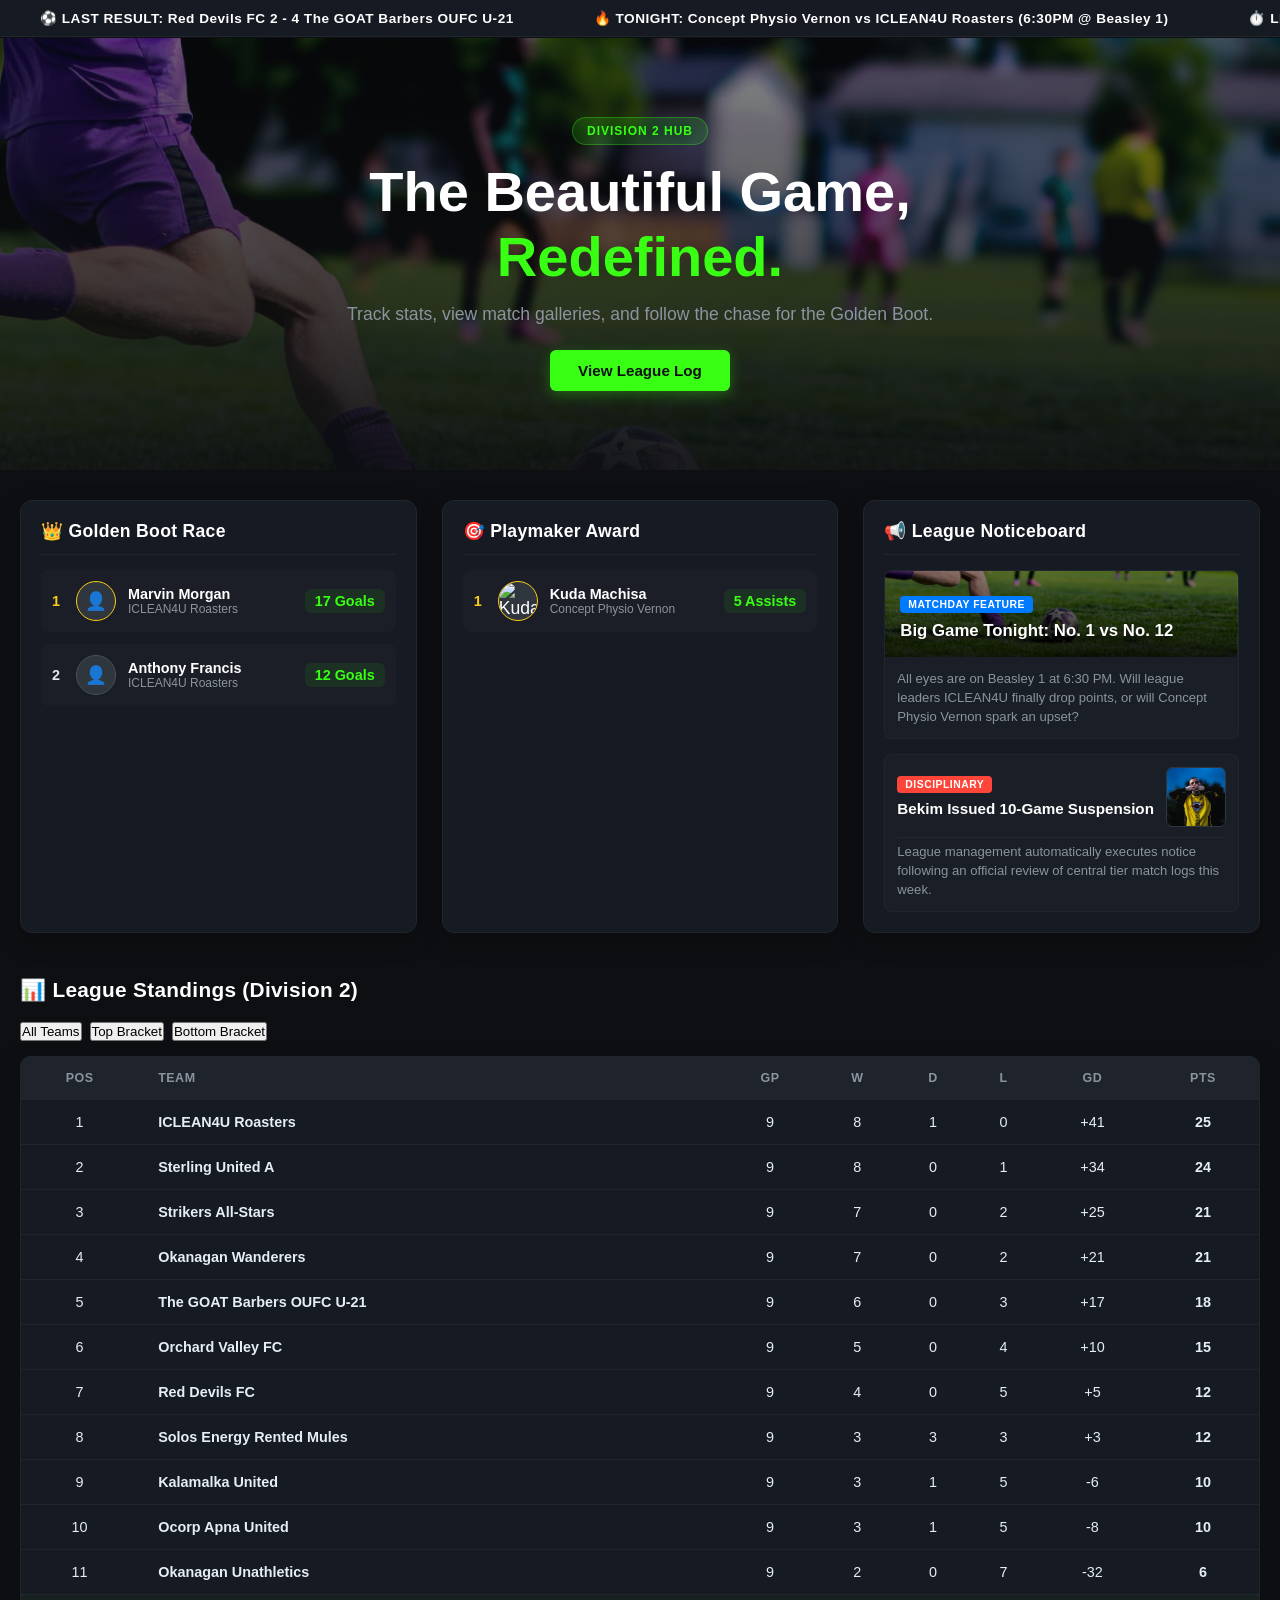
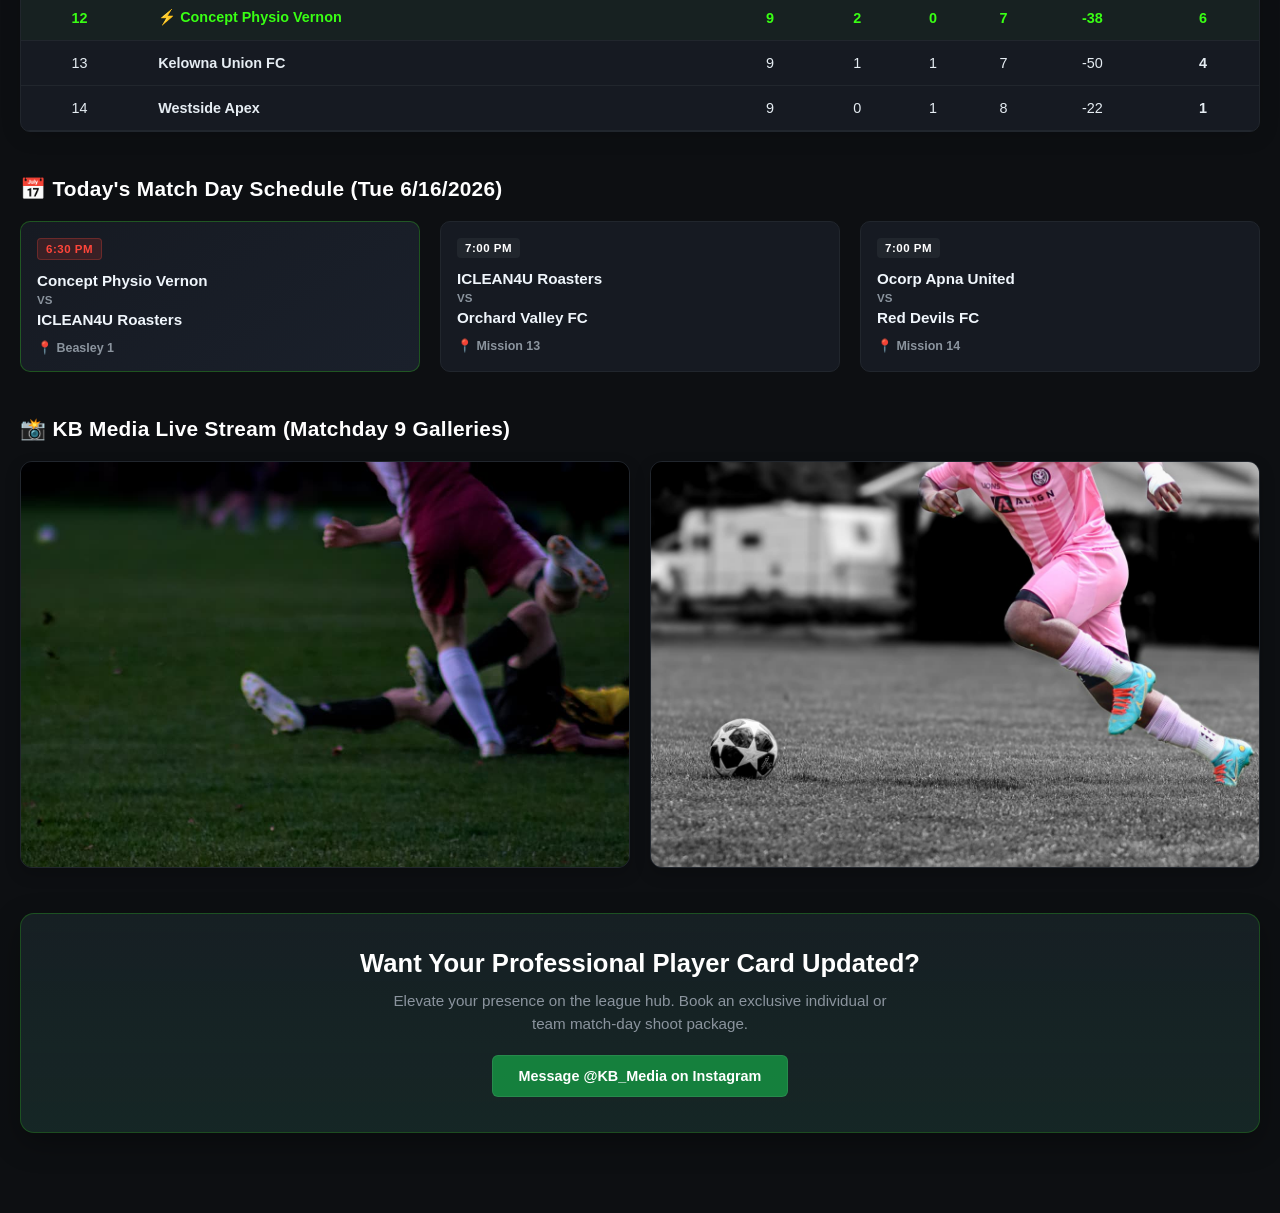
==== commit b92fb7b8: "Add files via upload" ====
--- a/index.html
+++ b/index.html
@@ -23,93 +23,100 @@
             <span class="badge">Division 2 Hub</span>
             <h1>The Beautiful Game, <br><span class="accent-text">Redefined.</span></h1>
             <p>Track stats, view match galleries, and follow the chase for the Golden Boot.</p>
-            <a href="#standings-section" class="btn-primary">View League Log</a>
+            <a href="#standings-section" class="cta-btn">View League Log</a>
         </div>
     </header>
 
-    <main class="container">
+    <main class="dashboard-grid">
         
-        <section class="stats-grid">
-            <div class="card">
-                <h2>👑 Golden Boot Race</h2>
+        <section class="podium-showcase">
+            <div class="podium-card stats-card" onclick="openPlayerModal('marvin')">
+                <div class="card-header">
+                    <h2>👑 Golden Boot Race</h2>
+                </div>
                 <div class="leaderboard-list">
-                    <div class="player-row clickable-player" onclick="openPlayerModal('marvin')">
-                        <span class="rank">1</span>
-                        <div class="player-avatar"><div class="avatar-placeholder">👤</div></div>
-                        <div class="player-info">
-                            <span class="player-name">Marvin Morgan</span>
-                            <span class="player-team">ICLEAN4U Roasters</span>
+                    <div class="leader-row rank-1">
+                        <span class="rank-badge">1</span>
+                        <div class="leader-avatar-frame">
+                            <div class="avatar-placeholder">👤</div>
+                        </div>
+                        <div class="leader-meta">
+                            <span class="leader-name">Marvin Morgan</span>
+                            <span class="leader-club">ICLEAN4U Roasters</span>
                         </div>
                         <span class="stat-count">17 Goals</span>
                     </div>
-                    <div class="player-row clickable-player" onclick="openPlayerModal('anthony')">
-                        <span class="rank">2</span>
-                        <div class="player-avatar"><div class="avatar-placeholder">👤</div></div>
-                        <div class="player-info">
-                            <span class="player-name">Anthony Francis</span>
-                            <span class="player-team">ICLEAN4U Roasters</span>
+                    <div class="leader-row rank-2" onclick="event.stopPropagation(); openPlayerModal('anthony')">
+                        <span class="rank-badge">2</span>
+                        <div class="leader-avatar-frame">
+                            <div class="avatar-placeholder">👤</div>
+                        </div>
+                        <div class="leader-meta">
+                            <span class="leader-name">Anthony Francis</span>
+                            <span class="leader-club">ICLEAN4U Roasters</span>
                         </div>
                         <span class="stat-count">12 Goals</span>
                     </div>
                 </div>
             </div>
 
-            <div class="card">
-                <h2>🎯 Playmaker Award</h2>
+            <div class="podium-card stats-card" onclick="openPlayerModal('kuda')">
+                <div class="card-header">
+                    <h2>🎯 Playmaker Award</h2>
+                </div>
                 <div class="leaderboard-list">
-                    <div class="player-row clickable-player" onclick="openPlayerModal('kuda')">
-                        <span class="rank">1</span>
-                        <div class="player-avatar">
-                            <img src="https://kmsl.ca/upload/id_photos/4307.jpg" alt="Kuda Machisa" class="avatar-img clickable-photo" onclick="expandImageViewer(event, 'https://kmsl.ca/upload/id_photos/4307.jpg')">
-                        </div>
-                        <div class="player-info">
-                            <span class="player-name">Kuda Machisa</span>
-                            <span class="player-team">Concept Physio Vernon</span>
+                    <div class="leader-row rank-1">
+                        <span class="rank-badge">1</span>
+                        <div class="leader-avatar-frame">
+                            <img src="https://kmsl.ca/upload/id_photos/4307.jpg" alt="Kuda Machisa">
+                        </div>
+                        <div class="leader-meta">
+                            <span class="leader-name">Kuda Machisa</span>
+                            <span class="leader-club">Concept Physio Vernon</span>
                         </div>
                         <span class="stat-count">5 Assists</span>
                     </div>
                 </div>
             </div>
 
-            <div class="card news-card">
-                <h2>📢 League Noticeboard</h2>
-                <div class="scrollable-news-container">
-                    <div class="news-item match-hype-card">
-                        <div class="news-header-with-img">
-                            <div class="news-text-side">
-                                <span class="news-tag match-day">Matchday Feature</span>
-                                <h3>Big Game Tonight: No. 1 vs No. 12</h3>
-                            </div>
-                        </div>
-                        <p>All eyes are on Beasley 1 at 6:30 PM. Will league leaders ICLEAN4U finally drop points, or will Concept Physio Vernon spark an upset?</p>
-                    </div>
-                    <div class="news-item current-ban">
-                        <div class="news-header-with-img">
-                            <div class="news-text-side">
-                                <span class="news-tag disciplinary">Disciplinary</span>
-                                <h3>Bekim Issued 10-Game Suspension</h3>
-                            </div>
-                            <div class="news-avatar-box">
-                                <img src="bekim.jpeg" alt="Bekim" class="news-avatar-img clickable-photo" onclick="expandImageViewer(event, 'bekim.jpeg')">
-                            </div>
-                        </div>
-                        <p>League management automatically executes notice following an official review of central tier match logs this week.</p>
-                    </div>
-                </div>
-            </div>
-        </section>
-
-        <section id="standings-section" class="table-card">
-            <h2>📊 League Standings (Division 2)</h2>
+            <div class="podium-card notice-card">
+                <div class="card-header">
+                    <h2>📢 League Noticeboard</h2>
+                </div>
+                <div class="notice-stack">
+                    <div class="notice-item graphic-notice" onclick="window.location.href='match-report.html?match=concept-iclean'">
+                        <div class="notice-banner-bg" style="background-image: linear-gradient(rgba(0,0,0,0.4), rgba(0,0,0,0.85)), url('background.jpeg');">
+                            <div class="notice-badge text-alert">Matchday Feature</div>
+                            <h3>Big Game Tonight: No. 1 vs No. 12</h3>
+                        </div>
+                        <p class="notice-desc">All eyes are on Beasley 1 at 6:30 PM. Will league leaders ICLEAN4U finally drop points, or will Concept Physio Vernon spark an upset?</p>
+                    </div>
+                    
+                    <div class="notice-item split-notice">
+                        <div class="notice-text-side">
+                            <div class="notice-badge text-danger">Disciplinary</div>
+                            <h3>Bekim Issued 10-Game Suspension</h3>
+                        </div>
+                        <div class="notice-img-side">
+                            <img src="bekim.jpeg" alt="Bekim">
+                        </div>
+                        <p class="notice-desc full-width-desc">League management automatically executes notice following an official review of central tier match logs this week.</p>
+                    </div>
+                </div>
+            </div>
+        </section>
+
+        <section id="standings-section" class="standings-block">
+            <h2 class="section-title">📊 League Standings (Division 2)</h2>
             
-            <div class="team-filter-bar">
-                <button class="filter-btn active" id="sortPosBtn" onclick="sortLog('position')">Default Position</button>
-                <button class="filter-btn" id="sortAlphaBtn" onclick="sortLog('alphabetical')">Sort Alphabetical</button>
-                <button class="filter-btn" id="sortGdBtn" onclick="sortLog('gd')">Sort Goal Difference</button>
-            </div>
-
-            <div class="table-responsive">
-                <table class="standings-table" id="logTable">
+            <div class="table-filters">
+                <button class="filter-btn active" onclick="filterTable('all')">All Teams</button>
+                <button class="filter-btn" onclick="filterTable('top')">Top Bracket</button>
+                <button class="filter-btn" onclick="filterTable('bottom')">Bottom Bracket</button>
+            </div>
+
+            <div class="table-container">
+                <table class="standings-table">
                     <thead>
                         <tr>
                             <th>Pos</th>
@@ -142,79 +149,112 @@
             </div>
         </section>
 
-        <div id="playerModal" class="modal-backdrop" style="display: none;">
-            <div class="player-card-modal">
-                <button class="close-modal" onclick="closePlayerModal()">✕</button>
-                <div class="modal-card-header">
-                    <div class="modal-avatar-circle" id="modalPlayerImage">📸</div>
+        <div class="player-overlay-modal" id="playerModal" onclick="closePlayerModal()">
+            <div class="player-card-body" onclick="event.stopPropagation()">
+                <button class="modal-close-btn" onclick="closePlayerModal()">×</button>
+                <div class="player-card-main-info">
+                    <div class="player-modal-image" id="modalPlayerImage">👤</div>
                     <h2 id="modalPlayerName">Player Name</h2>
-                    <span class="modal-player-team" id="modalPlayerTeam">Team</span>
-                </div>
-                <div class="modal-stats-grid">
-                    <div class="modal-stat-box"><span class="stat-lbl">Goals</span><span class="stat-val" id="modalGoals">0</span></div>
-                    <div class="modal-stat-box"><span class="stat-lbl">Assists</span><span class="stat-val" id="modalAssists">0</span></div>
-                    <div class="modal-stat-box"><span class="stat-lbl">Age</span><span class="stat-val" id="modalAge">--</span></div>
-                </div>
-            </div>
-        </div>
-
-        <div id="lightboxViewer" class="lightbox-overlay" style="display: none;" onclick="closeImageViewer()">
-            <button class="lightbox-close">✕ Close Screen</button>
-            <img id="lightboxTargetImg" class="lightbox-content" src="" alt="Expanded View">
-        </div>
-
-        <section class="fixtures-section">
-            <h2>📅 Today's Match Day Schedule (Tue 6/16/2026)</h2>
-            <div class="fixtures-grid">
-                <div class="fixture-row user-game interactive-fixture" onclick="window.location.href='match-report.html?match=concept-iclean'">
-                    <div class="fix-time">6:30 PM</div>
-                    <div class="fix-teams"><span>Concept Physio Vernon</span><span class="vs">vs</span><span>ICLEAN4U Roasters</span></div>
-                    <a href="https://www.google.com/maps/search/?api=1&query=Beasley+Park+Lake+Country+BC" target="_blank" class="map-link" onclick="event.stopPropagation();">📍 Beasley 1</a>
-                </div>
-                <div class="fixture-row interactive-fixture" onclick="window.location.href='match-report.html?match=iclean-orchard'">
-                    <div class="fix-time">7:00 PM</div>
-                    <div class="fix-teams"><span>ICLEAN4U Roasters</span><span class="vs">vs</span><span>Orchard Valley FC</span></div>
-                    <a href="https://www.google.com/maps/search/?api=1&query=Mission+Sports+Fields+Kelowna+BC" target="_blank" class="map-link" onclick="event.stopPropagation();">📍 Mission 13</a>
-                </div>
-                <div class="fixture-row interactive-fixture" onclick="window.location.href='match-report.html?match=ocorp-reddevils'">
-                    <div class="fix-time">7:00 PM</div>
-                    <div class="fix-teams"><span>Ocorp Apna United</span><span class="vs">vs</span><span>Red Devils FC</span></div>
-                    <a href="https://www.google.com/maps/search/?api=1&query=Mission+Sports+Fields+Kelowna+BC" target="_blank" class="map-link" onclick="event.stopPropagation();">📍 Mission 14</a>
-                </div>
-            </div>
-        </section>
-
-        <section id="gallery" class="upsell-section">
+                    <span class="player-modal-team" id="modalPlayerTeam">Team</span>
+                </div>
+                <div class="player-modal-stats-grid">
+                    <div class="modal-stat-box"><span class="stat-lbl">Goals</span><span class="stat-val" id="modalPlayerGoals">0</span></div>
+                    <div class="modal-stat-box"><span class="stat-lbl">Assists</span><span class="stat-val" id="modalPlayerAssists">0</span></div>
+                    <div class="modal-stat-box"><span class="stat-lbl">Age</span><span class="stat-val" id="modalPlayerAge">--</span></div>
+                </div>
+            </div>
+        </div>
+
+        <div class="player-overlay-modal" id="lightboxViewer" onclick="this.style.display='none'">
+            <button class="modal-close-btn" style="top:20px; right:20px;">×</button>
+            <img src="" id="lightboxTargetImg" class="lightbox-photo" alt="Expanded View">
+        </div>
+
+        <section class="schedule-section">
+            <h2 class="section-title">📅 Today's Match Day Schedule (Tue 6/16/2026)</h2>
+            <div class="schedule-grid">
+                <div class="schedule-card feature-match" onclick="window.location.href='match-report.html?match=concept-iclean'">
+                    <div class="match-time time-live">6:30 PM</div>
+                    <div class="match-teams">
+                        <span class="team-lbl">Concept Physio Vernon</span>
+                        <span class="vs-divider">vs</span>
+                        <span class="team-lbl">ICLEAN4U Roasters</span>
+                    </div>
+                    <a href="https://maps.google.com/?q=Beasley+Park+Lake+Country" target="_blank" class="match-pitch" onclick="event.stopPropagation()">📍 Beasley 1</a>
+                </div>
+
+                <div class="schedule-card" onclick="window.location.href='match-report.html?match=iclean-orchard'">
+                    <div class="match-time">7:00 PM</div>
+                    <div class="match-teams">
+                        <span class="team-lbl">ICLEAN4U Roasters</span>
+                        <span class="vs-divider">vs</span>
+                        <span class="team-lbl">Orchard Valley FC</span>
+                    </div>
+                    <a href="https://maps.google.com/?q=Mission+Sports+Fields+Kelowna" target="_blank" class="match-pitch" onclick="event.stopPropagation()">📍 Mission 13</a>
+                </div>
+
+                <div class="schedule-card" onclick="window.location.href='match-report.html?match=ocorp-reddevils'">
+                    <div class="match-time">7:00 PM</div>
+                    <div class="match-teams">
+                        <span class="team-lbl">Ocorp Apna United</span>
+                        <span class="vs-divider">vs</span>
+                        <span class="team-lbl">Red Devils FC</span>
+                    </div>
+                    <a href="https://maps.google.com/?q=Mission+Sports+Fields+Kelowna" target="_blank" class="match-pitch" onclick="event.stopPropagation()">📍 Mission 14</a>
+                </div>
+            </div>
+        </section>
+
+        <section class="media-stream-section">
+            <h2 class="section-title">📸 KB Media Live Stream (Matchday 9 Galleries)</h2>
+            <div class="media-stream-grid">
+                <div class="stream-item" onclick="expandImageViewer(event, 'tackle.jpeg')">
+                    <img src="tackle.jpeg" alt="Matchday Action Shot 1">
+                    <div class="stream-item-hover-layer">
+                        <span>🔍 Zoom Action</span>
+                    </div>
+                </div>
+                <div class="stream-item" onclick="expandImageViewer(event, 'tata.jpeg')">
+                    <img src="tata.jpeg" alt="Matchday Action Shot 2">
+                    <div class="stream-item-hover-layer">
+                        <span>🔍 Zoom Action</span>
+                    </div>
+                </div>
+            </div>
+        </section>
+
+        <section class="lead-generation-footer">
             <h2>Want Your Professional Player Card Updated?</h2>
             <p>Elevate your presence on the league hub. Book an exclusive individual or team match-day shoot package.</p>
-            <a href="https://www.instagram.com/" target="_blank" class="btn-accent">Message @KB_Media on Instagram</a>
+            <a href="https://www.instagram.com/" target="_blank" class="instagram-pitch-btn">Message @KB_Media on Instagram</a>
         </section>
     </main>
 
     <script>
-        const ticker = document.getElementById('matchTicker');
-        ticker.innerHTML += ticker.innerHTML;
-
-        function sortLog(criterion) {
-            const tbody = document.getElementById('tableBody');
-            const rows = Array.from(tbody.querySelectorAll('.team-row'));
-            if (criterion === 'position') {
-                rows.sort((a, b) => parseInt(a.getAttribute('data-pos')) - parseInt(b.getAttribute('data-pos')));
-            } else if (criterion === 'alphabetical') {
-                rows.sort((a, b) => a.getAttribute('data-name').localeCompare(b.getAttribute('data-name')));
-            } else if (criterion === 'gd') {
-                rows.sort((a, b) => parseInt(b.getAttribute('data-gd')) - parseInt(a.getAttribute('data-gd')));
-            }
-            rows.forEach(row => tbody.appendChild(row));
+        function filterTable(bracket) {
+            document.querySelectorAll('.filter-btn').forEach(btn => btn.classList.remove('active'));
+            event.currentTarget.classList.add('active');
+
+            const rows = document.querySelectorAll('.team-row');
+            rows.forEach(row => {
+                const pos = parseInt(row.getAttribute('data-pos'));
+                if (bracket === 'all') {
+                    row.style.display = 'table-row';
+                } else if (bracket === 'top') {
+                    row.style.display = pos <= 7 ? 'table-row' : 'none';
+                } else if (bracket === 'bottom') {
+                    row.style.display = pos > 7 ? 'table-row' : 'none';
+                }
+            });
         }
 
         function openPlayerModal(playerKey) {
             const modal = document.getElementById('playerModal');
             const name = document.getElementById('modalPlayerName');
             const team = document.getElementById('modalPlayerTeam');
-            const goals = document.getElementById('modalGoals');
-            const assists = document.getElementById('modalAssists');
-            const age = document.getElementById('modalAge');
+            const goals = document.getElementById('modalPlayerGoals');
+            const assists = document.getElementById('modalPlayerAssists');
+            const age = document.getElementById('modalPlayerAge');
             const imgBox = document.getElementById('modalPlayerImage');
 
             modal.style.display = 'flex';
@@ -239,8 +279,6 @@
             targetImg.src = imagePath;
             viewer.style.display = 'flex';
         }
-
-        function closeImageViewer() { document.getElementById('lightboxViewer').style.display = 'none'; }
     </script>
 </body>
 </html>
--- a/styles.css
+++ b/styles.css
@@ -13,14 +13,13 @@
     --card-dark: #161a22;
     --text-light: #ffffff;
     --text-muted: #8b949e;
-    --accent: #39ff14; /* Neon Volt Green */
+    --accent: #39ff14; 
     --accent-hover: #2ecc12;
     --danger: #ff453a;
     --info-blue: #007aff;
     
-    /* Deep contrast button colors */
     --btn-dark-text: #0d0f12;
-    --insta-brand-green: #15803d; /* Rich, deep forest green for readability */
+    --insta-brand-green: #15803d; 
     --insta-brand-hover: #166534;
 }
 
@@ -30,51 +29,69 @@
     overflow-x: hidden;
 }
 
-/* GLOBAL LINK STYLE RESET */
 a {
     text-decoration: none;
     color: inherit;
-}
-a:visited, a:active {
-    color: inherit;
-}
-
-/* ==========================================================================
-   2. MATCH TICKER BANNER BAR
+    cursor: pointer;
+}
+
+/* ==========================================================================
+   2. MARQUEE TICKER SYSTEM
    ========================================================================== */
 .ticker-wrap {
     width: 100%;
     overflow: hidden;
-    background: #000000;
+    background-color: #161a22;
     border-bottom: 1px solid #21262d;
     padding: 10px 0;
+    position: fixed;
+    top: 0;
+    left: 0;
+    z-index: 999;
 }
 
 .ticker {
     display: flex;
     white-space: nowrap;
-    animation: marquee 25s linear infinite;
+    animation: marquee linear infinite;
+    animation-duration: 25s; 
+    padding-right: 100%;
+}
+
+.ticker:hover {
+    animation-play-state: paused;
 }
 
 .ticker-item {
     display: inline-block;
-    padding: 0 2rem;
+    padding: 0 2.5rem;
     font-size: 0.85rem;
-    font-weight: 600;
+    font-weight: 700;
     color: var(--text-light);
-}
-
-/* ==========================================================================
-   3. HERO HEADER SECTION
+    letter-spacing: 0.5px;
+}
+
+@keyframes marquee {
+    0% { transform: translate3d(0, 0, 0); }
+    100% { transform: translate3d(-50%, 0, 0); }
+}
+
+/* ==========================================================================
+   3. HERO DISPLAY SECTION
    ========================================================================== */
 .hero-section {
     position: relative;
-    height: 40vh;
-    min-height: 320px;
-    background: url('background.jpeg') no-repeat center center/cover;
-    display: flex;
-    align-items: center;
-    padding: 0 10%;
+    width: 100%;
+    min-height: 48vh;
+    margin-top: 38px; 
+    background: url('background.jpeg') no-repeat center center;
+    background-size: cover;
+    background-attachment: fixed;
+    display: flex;
+    align-items: center;
+    justify-content: center;
+    padding: 60px 20px;
+    text-align: center;
 }
 
 .hero-overlay {
@@ -83,30 +100,35 @@
     left: 0;
     width: 100%;
     height: 100%;
-    background: linear-gradient(to right, rgba(13, 15, 18, 0.95) 40%, rgba(13, 15, 18, 0.4));
-    z-index: 1;
+    background: linear-gradient(rgba(13,15,18,0.5), rgba(13,15,18,0.95));
+    z-index: 1; 
 }
 
 .hero-content {
     position: relative;
-    z-index: 2;
-    max-width: 600px;
+    z-index: 5; 
 }
 
 .badge {
-    background: rgba(57, 255, 20, 0.15);
+    background-color: rgba(57, 255, 20, 0.15);
     color: var(--accent);
-    padding: 6px 12px;
+    border: 1px solid rgba(57, 255, 20, 0.3);
+    padding: 6px 14px;
     border-radius: 20px;
-    font-size: 0.8rem;
-    font-weight: 700;
+    font-size: 0.75rem;
+    font-weight: 800;
     text-transform: uppercase;
+    letter-spacing: 1px;
+    display: inline-block;
+    margin-bottom: 15px;
 }
 
 .hero-content h1 {
-    font-size: clamp(2rem, 4vw, 3.2rem);
-    margin-top: 15px;
-    line-height: 1.1;
+    font-size: clamp(2rem, 5vw, 3.5rem);
+    font-weight: 800;
+    line-height: 1.15;
+    color: var(--text-light);
+    margin-bottom: 15px;
 }
 
 .accent-text {
@@ -114,609 +136,739 @@
 }
 
 .hero-content p {
-    color: var(--text-muted);
-    margin: 15px 0 25px 0;
-}
-
-.btn-primary {
-    background-color: var(--text-light) !important;
-    color: var(--btn-dark-text) !important;
-    padding: 12px 24px;
+    font-size: clamp(0.95rem, 2vw, 1.1rem);
+    color: var(--text-muted);
+    margin-bottom: 25px;
+    font-weight: 500;
+}
+
+.cta-btn {
     display: inline-block;
-    font-weight: 700;
+    background-color: var(--accent);
+    color: var(--btn-dark-text);
+    padding: 12px 28px;
     border-radius: 6px;
-    transition: 0.2s ease;
-}
-
-.btn-primary:hover {
-    background-color: var(--accent) !important;
-    color: var(--btn-dark-text) !important;
-}
-
-/* ==========================================================================
-   4. GRID LAYOUT & CARD WRAPPERS
-   ========================================================================== */
-.container {
-    max-width: 1400px;
-    margin: 40px auto;
-    padding: 0 30px;
-}
-
-.stats-grid {
+    font-weight: 700;
+    font-size: 0.95rem;
+    transition: all 0.2s ease-in-out;
+    box-shadow: 0 4px 14px rgba(57, 255, 20, 0.3);
+}
+
+.cta-btn:hover {
+    background-color: var(--accent-hover);
+    transform: translateY(-2px);
+    box-shadow: 0 6px 20px rgba(57, 255, 20, 0.4);
+}
+
+/* ==========================================================================
+   4. LAYOUT MAIN GRID CONTROLLER
+   ========================================================================== */
+.dashboard-grid {
+    max-width: 1280px;
+    margin: 0 auto;
+    padding: 30px 20px 80px 20px;
+    display: flex;
+    flex-direction: column;
+    gap: 45px;
+}
+
+/* ==========================================================================
+   5. STATS STANDINGS SHOWCASE
+   ========================================================================== */
+.podium-showcase {
     display: grid;
-    grid-template-columns: repeat(auto-fit, minmax(350px, 1fr));
-    gap: 30px;
-    margin-bottom: 40px;
-}
-
-.card, .table-card {
+    grid-template-columns: repeat(auto-fit, minmax(300px, 1fr));
+    gap: 25px;
+}
+
+.podium-card {
     background-color: var(--card-dark);
     border: 1px solid #21262d;
     border-radius: 12px;
-    padding: 24px;
-    margin-bottom: 30px;
-}
-
-.card h2, .table-card h2, .fixtures-section h2 {
-    font-size: 1.25rem;
-    margin-bottom: 20px;
-    border-bottom: 2px solid #21262d;
-    padding-bottom: 10px;
-}
-
-/* ==========================================================================
-   5. LEADERBOARD WIDGETS
-   ========================================================================== */
-.player-row {
-    display: flex;
-    align-items: center;
-    padding: 12px 0;
+    padding: 20px;
+    box-shadow: 0 8px 24px rgba(0,0,0,0.2);
+}
+
+.stats-card {
+    cursor: pointer;
+    transition: transform 0.2s ease, border-color 0.2s ease;
+}
+.stats-card:hover {
+    transform: translateY(-3px);
+    border-color: rgba(57, 255, 20, 0.4);
+}
+
+.card-header {
     border-bottom: 1px solid #21262d;
-    transition: background-color 0.15s ease;
-}
-
-.clickable-player:hover {
-    background-color: rgba(255, 255, 255, 0.03);
-    cursor: pointer;
-}
-
-.clickable-player:hover .player-name {
-    color: var(--accent);
-}
-
-.rank {
-    font-weight: 800;
-    width: 25px;
-    color: var(--text-muted);
-}
-
-.player-avatar {
-    width: 45px;
-    height: 45px;
+    padding-bottom: 12px;
+    margin-bottom: 15px;
+}
+
+.card-header h2 {
+    font-size: 1.1rem;
+    font-weight: 700;
+    color: var(--text-light);
+    letter-spacing: 0.3px;
+}
+
+.leaderboard-list {
+    display: flex;
+    flex-direction: column;
+    gap: 12px;
+}
+
+.leader-row {
+    display: flex;
+    align-items: center;
+    padding: 10px;
+    background-color: rgba(255, 255, 255, 0.02);
+    border-radius: 8px;
+    border: 1px solid transparent;
+}
+
+.rank-badge {
+    font-size: 0.9rem;
+    font-weight: 800;
+    width: 24px;
+    color: var(--text-muted);
+}
+
+.rank-1 .rank-badge { color: #facc15; }
+.rank-2 .rank-badge { color: #e2e8f0; }
+
+.leader-avatar-frame {
+    width: 40px;
+    height: 40px;
     border-radius: 50%;
+    background-color: #30363d;
+    margin-right: 12px;
     overflow: hidden;
-    margin-right: 15px;
-    border: 2px solid #30363d;
-    display: flex;
-    align-items: center;
-    justify-content: center;
-}
-
-.avatar-placeholder {
-    width: 100%;
-    height: 100%;
-    background-color: #21262d;
     display: flex;
     align-items: center;
     justify-content: center;
     font-size: 1.1rem;
-    color: var(--text-muted);
-}
-
-.avatar-img {
+    border: 1.5px solid #484f58;
+}
+
+.leader-avatar-frame img {
     width: 100%;
     height: 100%;
     object-fit: cover;
 }
 
-.player-info {
+.rank-1 .leader-avatar-frame { border-color: #facc15; }
+
+.leader-meta {
+    display: flex;
+    flex-direction: column;
     flex-grow: 1;
 }
 
-.player-name {
-    display: block;
-    font-weight: 600;
-    transition: color 0.15s ease;
-}
-
-.player-team {
-    display: block;
-    font-size: 0.8rem;
-    color: var(--text-muted);
+.leader-name {
+    font-size: 0.9rem;
+    font-weight: 700;
+    color: var(--text-light);
+}
+
+.leader-club {
+    font-size: 0.75rem;
+    color: var(--text-muted);
+    font-weight: 500;
 }
 
 .stat-count {
-    font-weight: 700;
+    font-size: 0.9rem;
+    font-weight: 800;
     color: var(--accent);
-}
-
-/* ==========================================================================
-   6. SCROLLABLE NOTICEBOARD COMPONENTS
-   ========================================================================== */
-.scrollable-news-container {
-    max-height: 290px;
-    overflow-y: auto;
-    padding-right: 5px;
-}
-
-.scrollable-news-container::-webkit-scrollbar, .roster-scroll-list::-webkit-scrollbar {
-    width: 6px;
-}
-.scrollable-news-container::-webkit-scrollbar-track, .roster-scroll-list::-webkit-scrollbar-track {
-    background: rgba(0,0,0,0.1);
-}
-.scrollable-news-container::-webkit-scrollbar-thumb, .roster-scroll-list::-webkit-scrollbar-thumb {
-    background: #30363d;
-    border-radius: 3px;
-}
-
-.news-item {
-    padding: 15px;
+    background-color: rgba(57, 255, 20, 0.08);
+    padding: 4px 10px;
+    border-radius: 6px;
+}
+
+/* ==========================================================================
+   6. NOTICEBOARD STYLING
+   ========================================================================== */
+.notice-stack {
+    display: flex;
+    flex-direction: column;
+    gap: 15px;
+}
+
+.notice-item {
+    background-color: rgba(255, 255, 255, 0.02);
     border-radius: 8px;
-    margin-bottom: 12px;
-}
-.news-item:last-child {
-    margin-bottom: 0;
-}
-
-.match-hype-card {
-    background: rgba(0, 122, 255, 0.05);
-    border: 1px solid rgba(0, 122, 255, 0.15);
-    border-left: 4px solid var(--info-blue);
-}
-
-.current-ban {
-    background: rgba(255, 69, 58, 0.05);
-    border: 1px solid rgba(255, 69, 58, 0.15);
-    border-left: 4px solid var(--danger);
-}
-
-.news-header-with-img {
-    display: flex;
-    justify-content: space-between;
-    align-items: center;
-    margin-bottom: 10px;
-}
-
-.news-avatar-box {
-    width: 45px;
-    height: 45px;
+    border: 1px solid rgba(255,255,255,0.03);
+    overflow: hidden;
+}
+
+.graphic-notice {
+    cursor: pointer;
+    transition: transform 0.2s ease, border-color 0.2s ease;
+}
+.graphic-notice:hover {
+    transform: translateY(-2px);
+    border-color: rgba(57, 255, 20, 0.3);
+}
+
+.notice-banner-bg {
+    padding: 25px 15px 15px 15px;
+    background-size: cover;
+    background-position: center;
+    display: flex;
+    flex-direction: column;
+    gap: 8px;
+}
+
+.notice-badge {
+    align-self: flex-start;
+    font-size: 0.65rem;
+    font-weight: 800;
+    text-transform: uppercase;
+    padding: 3px 8px;
+    border-radius: 4px;
+    letter-spacing: 0.5px;
+}
+
+.text-alert { background-color: var(--info-blue); color: white; }
+.text-danger { background-color: var(--danger); color: white; }
+
+.notice-banner-bg h3 {
+    font-size: 1.05rem;
+    font-weight: 800;
+    color: white;
+    line-height: 1.25;
+    text-shadow: 0 2px 4px rgba(0,0,0,0.6);
+}
+
+.notice-desc {
+    padding: 12px;
+    font-size: 0.82rem;
+    color: var(--text-muted);
+    line-height: 1.45;
+}
+
+.split-notice {
+    display: flex;
+    flex-wrap: wrap;
+    padding: 12px;
+    gap: 10px;
+    align-items: center;
+}
+
+.notice-text-side {
+    flex: 1;
+    display: flex;
+    flex-direction: column;
+    gap: 6px;
+}
+
+.notice-text-side h3 {
+    font-size: 0.95rem;
+    font-weight: 700;
+    color: var(--text-light);
+    line-height: 1.3;
+}
+
+.notice-img-side {
+    width: 60px;
+    height: 60px;
     border-radius: 6px;
     overflow: hidden;
-    border: 1px solid var(--danger);
-    flex-shrink: 0;
-    margin-left: 10px;
-}
-
-.news-avatar-img {
+    border: 1px solid #30363d;
+}
+
+.notice-img-side img {
     width: 100%;
     height: 100%;
     object-fit: cover;
 }
 
-.news-tag {
-    font-size: 0.65rem;
+.full-width-desc {
+    width: 100%;
+    padding: 4px 0 0 0;
+    border-top: 1px solid rgba(255,255,255,0.04);
+}
+
+/* ==========================================================================
+   7. STANDINGS TABLES
+   ========================================================================== */
+.standings-block {
+    width: 100%;
+}
+
+.section-title {
+    font-size: 1.3rem;
+    font-weight: 800;
+    margin-bottom: 20px;
+    letter-spacing: 0.3px;
+    color: var(--text-light);
+}
+
+.table-filters {
+    display: flex;
+    gap: 8px;
+    margin-bottom: 15px;
+}
+
+.table-container {
+    width: 100%;
+    overflow-x: auto;
+    border: 1px solid #21262d;
+    border-radius: 10px;
+    background-color: var(--card-dark);
+    box-shadow: 0 4px 20px rgba(0,0,0,0.15);
+}
+
+.standings-table {
+    width: 100%;
+    border-collapse: collapse;
+    font-size: 0.9rem;
+    text-align: center;
+}
+
+.standings-table th {
+    background-color: #1f242c;
+    color: var(--text-muted);
+    font-weight: 700;
+    padding: 14px 10px;
+    font-size: 0.78rem;
     text-transform: uppercase;
-    font-weight: 700;
-    padding: 2px 6px;
-    border-radius: 4px;
-    display: inline-block;
-    margin-bottom: 5px;
-}
-
-.match-day { background-color: rgba(0, 122, 255, 0.2); color: var(--info-blue); }
-.disciplinary { background-color: rgba(255, 69, 58, 0.2); color: var(--danger); }
-
-/* ==========================================================================
-   7. SORT CONTROLS & STANDINGS TABLE
-   ========================================================================== */
-.team-filter-bar {
-    display: flex;
-    gap: 12px;
-    margin-bottom: 20px;
-    flex-wrap: wrap;
-}
-
-.filter-btn {
-    background-color: #21262d;
-    border: 1px solid #30363d;
+    letter-spacing: 0.5px;
+    border-bottom: 1px solid #21262d;
+}
+
+.standings-table th.text-left, .standings-table td.text-left {
+    text-align: left;
+    padding-left: 20px;
+}
+
+.standings-table td {
+    padding: 14px 10px;
+    border-bottom: 1px solid #21262d;
+    color: #e6edf3;
+    font-weight: 500;
+}
+
+.team-row {
+    transition: background-color 0.15s ease;
+    cursor: pointer;
+}
+
+.team-row:hover {
+    background-color: rgba(255, 255, 255, 0.02);
+}
+
+.clickable-team {
+    font-weight: 600 !important;
+}
+
+.team-row:hover .clickable-team {
+    color: var(--accent);
+    text-decoration: underline;
+}
+
+.user-team-row {
+    background-color: rgba(57, 255, 20, 0.03);
+}
+.user-team-row td {
+    color: var(--accent);
+    font-weight: 700;
+}
+
+/* ==========================================================================
+   8. MODAL SYSTEM
+   ========================================================================== */
+.player-overlay-modal {
+    position: fixed;
+    top: 0;
+    left: 0;
+    width: 100%;
+    height: 100%;
+    background-color: rgba(13, 15, 18, 0.85);
+    backdrop-filter: blur(5px);
+    display: none;
+    align-items: center;
+    justify-content: center;
+    z-index: 10000;
+    padding: 20px;
+}
+
+.player-card-body {
+    background-color: var(--card-dark);
+    border: 2px solid var(--accent);
+    width: 100%;
+    max-width: 340px;
+    border-radius: 16px;
+    padding: 30px 20px 25px 20px;
+    text-align: center;
+    position: relative;
+    box-shadow: 0 15px 45px rgba(0,0,0,0.6);
+    animation: modalPop 0.2s cubic-bezier(0.34, 1.56, 0.64, 1);
+}
+
+@keyframes modalPop {
+    0% { transform: scale(0.9); opacity: 0; }
+    100% { transform: scale(1); opacity: 1; }
+}
+
+.modal-close-btn {
+    position: absolute;
+    top: 12px;
+    right: 16px;
+    background: none;
+    border: none;
+    color: var(--text-muted);
+    font-size: 1.6rem;
+    cursor: pointer;
+    z-index: 100;
+}
+
+.player-card-main-info {
+    display: flex;
+    flex-direction: column;
+    align-items: center;
+    gap: 8px;
+    margin-bottom: 25px;
+}
+
+.player-modal-image {
+    width: 90px;
+    height: 90px;
+    border-radius: 50%;
+    background-color: #30363d;
+    display: flex;
+    align-items: center;
+    justify-content: center;
+    font-size: 2.5rem;
+    border: 3px solid var(--accent);
+    box-shadow: 0 4px 12px rgba(0,0,0,0.3);
+    overflow: hidden;
+}
+
+.player-card-main-info h2 {
+    font-size: 1.3rem;
+    font-weight: 800;
     color: var(--text-light);
-    padding: 8px 16px;
-    border-radius: 6px;
-    cursor: pointer;
-    font-weight: 600;
-    font-size: 0.9rem;
-    transition: 0.2s ease;
-}
-
-.filter-btn:hover, .filter-btn.active {
-    background-color: var(--accent);
-    color: #000;
-    border-color: var(--accent);
-}
-
-.table-responsive {
-    width: 100%;
-    overflow-x: auto;
-}
-
-.standings-table {
-    width: 100%;
-    border-collapse: collapse;
-    text-align: center;
-    font-size: 0.95rem;
-}
-
-.standings-table th, .standings-table td {
-    padding: 14px 12px;
-    border-bottom: 1px solid #21262d;
-}
-
-.standings-table th {
-    background-color: #000000;
+}
+
+.player-modal-team {
+    font-size: 0.82rem;
     color: var(--text-muted);
     font-weight: 600;
     text-transform: uppercase;
-    font-size: 0.8rem;
-}
-
-.text-left { text-align: left !important; }
-.team-row { transition: background-color 0.15s ease; }
-.team-row:hover { background-color: #1c212b !important; cursor: pointer; }
-.team-row:hover .clickable-team { color: var(--accent); text-decoration: underline; }
-.user-team-row { background-color: rgba(57, 255, 20, 0.04) !important; border-left: 4px solid var(--accent); }
-.selected-row-glow { background-color: #21262d !important; border-left: 4px solid var(--accent); }
-
-/* ==========================================================================
-   8. POPUP MODALS & LIGHTBOX VIEWERS
-   ========================================================================== */
-.modal-backdrop { position: fixed; top: 0; left: 0; width: 100%; height: 100%; background-color: rgba(0, 0, 0, 0.85); z-index: 1000; display: flex; align-items: center; justify-content: center; padding: 20px; backdrop-filter: blur(4px); }
-.player-card-modal { background-color: var(--card-dark); border: 2px solid var(--accent); border-radius: 16px; width: 100%; max-width: 380px; padding: 30px; position: relative; text-align: center; animation: fadeIn 0.25s cubic-bezier(0.175, 0.885, 0.32, 1.275); }
-.close-modal { position: absolute; top: 15px; right: 15px; background: transparent; border: none; color: var(--text-muted); font-size: 1.2rem; cursor: pointer; transition: color 0.15s ease; }
-.close-modal:hover { color: #fff; }
-.modal-card-header { display: flex; flex-direction: column; align-items: center; margin-bottom: 25px; }
-.modal-avatar-circle { width: 90px; height: 90px; border-radius: 50%; background-color: #21262d; border: 3px solid var(--accent); display: flex; align-items: center; justify-content: center; font-size: 2rem; margin-bottom: 15px; overflow: hidden; }
-.modal-player-team { font-size: 0.85rem; color: var(--accent); text-transform: uppercase; font-weight: 700; margin-top: 5px; letter-spacing: 0.5px; }
-.modal-stats-grid { display: grid; grid-template-columns: repeat(3, 1fr); gap: 15px; }
-.modal-stat-box { background: #0d0f12; border: 1px solid #30363d; padding: 12px; border-radius: 8px; }
-.stat-lbl { display: block; font-size: 0.75rem; color: var(--text-muted); text-transform: uppercase; margin-bottom: 5px; }
-.stat-val { font-size: 1.4rem; font-weight: 800; color: #fff; }
-
-.lightbox-overlay { position: fixed; top: 0; left: 0; width: 100vw; height: 100vh; background-color: rgba(0, 0, 0, 0.95); z-index: 2000; display: flex; align-items: center; justify-content: center; backdrop-filter: blur(8px); cursor: zoom-out; }
-.lightbox-content { max-width: 90%; max-height: 85vh; object-fit: contain; border: 3px solid var(--accent); border-radius: 8px; box-shadow: 0 0 30px rgba(57, 255, 20, 0.2); animation: zoomEffect 0.2s ease-out; }
-.lightbox-close { position: absolute; top: 25px; right: 30px; background: rgba(255, 69, 58, 0.15); border: 1px solid var(--danger); color: var(--danger); font-weight: 700; padding: 10px 20px; border-radius: 6px; cursor: pointer; font-size: 0.9rem; transition: 0.2s ease; }
-.lightbox-close:hover { background: var(--danger); color: #fff; }
-.clickable-photo { transition: transform 0.15s ease, border-color 0.15s ease; }
-.clickable-photo:hover { transform: scale(1.08); border-color: var(--accent) !important; }
-
-/* ==========================================================================
-   9. INTERACTIVE FIXTURES & MATCH SCHEDULE
-   ========================================================================== */
-.fixtures-grid { display: flex; flex-direction: column; gap: 15px; }
-.fixture-row { background-color: var(--card-dark); border: 1px solid #21262d; border-radius: 8px; padding: 15px 25px; display: flex; justify-content: space-between; align-items: center; flex-wrap: wrap; gap: 15px; }
-.user-game { border-left: 4px solid var(--accent); }
-.fix-time { font-weight: 700; color: var(--text-muted); font-size: 0.9rem; }
-.fix-teams { flex-grow: 1; font-weight: 600; font-size: 1.05rem; display: flex; align-items: center; gap: 15px; }
-.vs { color: var(--accent); font-size: 0.8rem; font-weight: 800; }
-.map-link { background-color: #21262d; color: var(--text-light); padding: 8px 16px; border-radius: 6px; text-decoration: none; font-size: 0.85rem; font-weight: 600; transition: 0.2s ease; border: 1px solid #30363d; }
-.map-link:hover { background-color: var(--accent); color: #000; }
-
-.interactive-fixture { transition: background-color 0.15s ease; cursor: pointer; }
-.interactive-fixture:hover { background-color: #1c212b !important; border-color: var(--accent); }
-
-/* ==========================================================================
-   10. MOBILE-SCALED MATCH CENTER & TEAM HUB HEADER LAYOUT
-   ========================================================================== */
-.match-center-header, .club-hub-header { 
-    background: #161a22; 
-    border-bottom: 2px solid var(--accent); 
-    padding: 20px; 
-    text-align: center; 
-    display: flex;
-    flex-direction: column;
-    align-items: center;
+    letter-spacing: 0.5px;
+}
+
+.player-modal-stats-grid {
+    display: grid;
+    grid-template-columns: repeat(3, 1fr);
+    gap: 10px;
+    border-top: 1px solid #21262d;
+    padding-top: 20px;
+}
+
+.modal-stat-box {
+    display: flex;
+    flex-direction: column;
+    gap: 4px;
+    background-color: rgba(255,255,255,0.01);
+    padding: 8px;
+    border-radius: 8px;
+    border: 1px solid rgba(255,255,255,0.02);
+}
+
+.stat-lbl {
+    font-size: 0.72rem;
+    color: var(--text-muted);
+    font-weight: 700;
+    text-transform: uppercase;
+}
+
+.stat-val {
+    font-size: 1.25rem;
+    font-weight: 800;
+    color: var(--accent);
+}
+
+.lightbox-photo {
+    max-width: 95%;
+    max-height: 85vh;
+    border-radius: 8px;
+    box-shadow: 0 10px 40px rgba(0,0,0,0.8);
+    border: 1px solid rgba(255,255,255,0.1);
+}
+
+/* ==========================================================================
+   9. SCHEDULE MODULE
+   ========================================================================== */
+.schedule-section {
+    width: 100%;
+}
+
+.schedule-grid {
+    display: grid;
+    grid-template-columns: repeat(auto-fit, minmax(280px, 1fr));
+    gap: 20px;
+}
+
+.schedule-card {
+    background-color: var(--card-dark);
+    border: 1px solid #21262d;
+    border-radius: 10px;
+    padding: 16px;
+    display: flex;
+    flex-direction: column;
     gap: 12px;
-}
-.back-link-wrapper {
-    width: 100%;
-    text-align: left;
-}
-.back-link { 
-    color: var(--accent); 
-    text-decoration: none; 
-    font-weight: 600; 
-    font-size: 0.9rem; 
+    position: relative;
+    cursor: pointer;
+    transition: border-color 0.15s ease, transform 0.15s ease;
+}
+
+.schedule-card:hover {
+    border-color: #30363d;
+    transform: translateY(-2px);
+}
+
+.feature-match {
+    border-color: rgba(57, 255, 20, 0.25);
+    background: linear-gradient(145deg, #161a22, #1a202b);
+}
+
+.match-time {
+    align-self: flex-start;
+    font-size: 0.72rem;
+    font-weight: 800;
+    background-color: #21262d;
+    padding: 4px 8px;
+    border-radius: 4px;
+    color: var(--text-light);
+    letter-spacing: 0.5px;
+}
+
+.time-live {
+    background-color: rgba(255, 69, 58, 0.15);
+    color: var(--danger);
+    border: 1px solid rgba(255, 69, 58, 0.25);
+}
+
+.match-teams {
+    display: flex;
+    flex-direction: column;
+    gap: 4px;
+}
+
+.team-lbl {
+    font-size: 0.95rem;
+    font-weight: 700;
+    color: #f0f6fc;
+}
+
+.vs-divider {
+    font-size: 0.72rem;
+    font-weight: 800;
+    color: var(--text-muted);
+    text-transform: uppercase;
+    margin: 1px 0;
+}
+
+.match-pitch {
+    font-size: 0.78rem;
+    color: var(--text-muted);
+    font-weight: 600;
+    align-self: flex-start;
+    position: relative;
+    z-index: 10;
+}
+
+/* ==========================================================================
+   10. MEDIA STREAM GALLERY
+   ========================================================================== */
+.media-stream-section {
+    width: 100%;
+}
+
+.media-stream-grid {
+    display: grid;
+    grid-template-columns: repeat(auto-fit, minmax(280px, 1fr));
+    gap: 20px;
+}
+
+.stream-item {
+    position: relative;
+    aspect-ratio: 3 / 2;
+    background-color: #161a22;
+    border-radius: 12px;
+    overflow: hidden;
+    border: 1px solid #21262d;
+    cursor: pointer;
+    box-shadow: 0 6px 16px rgba(0,0,0,0.2);
+}
+
+.stream-item img {
+    width: 100%;
+    height: 100%;
+    object-fit: cover;
+    transition: transform 0.3s cubic-bezier(0.25, 0.46, 0.45, 0.94);
+}
+
+.stream-item:hover img {
+    transform: scale(1.04);
+}
+
+.stream-item-hover-layer {
+    position: absolute;
+    top: 0;
+    left: 0;
+    width: 100%;
+    height: 100%;
+    background-color: rgba(13, 15, 18, 0.4);
+    display: flex;
+    align-items: center;
+    justify-content: center;
+    opacity: 0;
+    transition: opacity 0.2s ease-in-out;
+}
+
+.stream-item:hover .stream-item-hover-layer {
+    opacity: 1;
+}
+
+.stream-item-hover-layer span {
+    color: white;
+    font-size: 0.85rem;
+    font-weight: 700;
+    background-color: rgba(0, 0, 0, 0.75);
+    padding: 8px 16px;
+    border-radius: 20px;
+    border: 1px solid rgba(255,255,255,0.15);
+    backdrop-filter: blur(2px);
+}
+
+/* ==========================================================================
+   11. FOOTER CONTEXT
+   ========================================================================== */
+.lead-generation-footer {
+    width: 100%;
+    background: linear-gradient(rgba(21,128,61,0.05), rgba(21,128,61,0.12)), #161a22;
+    border: 1px solid rgba(57,255,20,0.2);
+    border-radius: 14px;
+    padding: 35px 25px;
+    text-align: center;
+    display: flex;
+    flex-direction: column;
+    align-items: center;
+    gap: 12px;
+    box-shadow: 0 10px 30px rgba(0,0,0,0.3);
+}
+
+.lead-generation-footer h2 {
+    font-size: clamp(1.2rem, 3vw, 1.6rem);
+    font-weight: 800;
+    color: var(--text-light);
+}
+
+.lead-generation-footer p {
+    font-size: 0.95rem;
+    color: var(--text-muted);
+    max-width: 500px;
+    line-height: 1.5;
+    margin-bottom: 8px;
+}
+
+.instagram-pitch-btn {
     display: inline-block;
-}
-.back-link:hover {
-    text-decoration: underline;
-}
-.match-vs-display { 
-    display: flex; 
-    align-items: center; 
-    justify-content: center; 
-    gap: 15px; 
-    margin: 10px 0;
-    width: 100%;
-}
-.club-name-link { 
-    text-decoration: none; 
-    color: var(--text-light); 
-    font-weight: 800;
-    font-size: clamp(1.1rem, 3.5vw, 2.2rem);
-    transition: color 0.15s ease;
-    flex: 1;
-}
-.club-name-link:hover { 
-    color: var(--accent); 
-    text-decoration: underline; 
-}
-.vs-badge { 
-    color: var(--accent); 
-    font-size: 0.85rem; 
-    background: rgba(57,255,20,0.1); 
-    padding: 6px 12px; 
-    border-radius: 4px; 
-    font-weight: 800;
-    flex-shrink: 0;
-}
-.match-meta-info, .club-meta-info { 
-    color: var(--text-muted); 
-    font-size: 0.85rem; 
-    font-weight: 600; 
-    text-transform: uppercase; 
-    letter-spacing: 1px; 
-}
-
-.club-title-card h1 {
-    font-size: clamp(1.4rem, 4vw, 2.5rem);
-    font-weight: 800;
-    color: var(--text-light);
-    margin-bottom: 5px;
-}
-
-/* HORIZONTAL THUMB-SWIPE FOR SCROLLABLE NAVBARS */
-.match-tabs-navbar, .club-tabs-navbar { 
-    display: flex; 
-    justify-content: flex-start; 
-    background: #000000; 
-    border-bottom: 1px solid #21262d; 
-    overflow-x: auto; 
-    white-space: nowrap;
-    -webkit-overflow-scrolling: touch; 
-    padding: 0;
-}
-.match-tabs-navbar::-webkit-scrollbar, .club-tabs-navbar::-webkit-scrollbar {
-    display: none;
-}
-.match-tab-btn, .club-tab-btn { 
-    background: transparent; 
-    border: none; 
-    color: var(--text-muted); 
-    padding: 15px 20px; 
-    font-weight: 600; 
-    cursor: pointer; 
-    border-bottom: 3px solid transparent; 
-    display: inline-block;
-    transition: 0.2s; 
+    background-color: var(--insta-brand-green);
+    color: white;
+    padding: 12px 26px;
+    border-radius: 6px;
+    font-weight: 700;
     font-size: 0.9rem;
-    flex-shrink: 0;
-}
-
-.match-tab-btn:first-child, .club-tab-btn:first-child {
-    padding-left: 20px !important;
-}
-
-.match-tab-btn.active, .match-tab-btn:hover,
-.club-tab-btn.active, .club-tab-btn:hover { 
-    color: var(--accent); 
-    border-bottom-color: var(--accent); 
-}
-
-/* ==========================================================================
-   11. DEDICATED TEAM SQUAD MATRIX COMPONENTS
-   ========================================================================== */
-.content-container { max-width: 1200px; margin: 20px auto; padding: 0 15px; }
-.club-tab-pane, .report-tab-pane { background: var(--card-dark); border: 1px solid #21262d; border-radius: 12px; padding: 25px; display: none; animation: fadeIn 0.3s ease; }
-.club-tab-pane.active, .report-tab-pane.active { display: block; }
-.pane-column-h4 { font-size: 0.85rem; color: var(--text-muted); margin-bottom: 12px; text-transform: uppercase; letter-spacing: 0.5px; }
-
-.roster-photo-matrix { 
-    display: grid; 
-    grid-template-columns: repeat(auto-fill, minmax(130px, 1fr)); 
-    gap: 15px; 
-    margin-top: 15px;
-}
-.player-photo-card { 
-    background: var(--bg-dark); 
-    border: 1px solid #21262d; 
-    border-radius: 8px; 
-    padding: 15px 10px; 
-    text-align: center; 
-    display: flex; 
-    flex-direction: column; 
-    align-items: center; 
-}
-.player-thumb-frame { 
-    width: 65px; 
-    height: 65px; 
-    border-radius: 50%; 
-    overflow: hidden; 
-    margin-bottom: 10px; 
-    border: 2px solid var(--accent); 
-    display: flex;
-    align-items: center;
-    justify-content: center;
-}
-.player-name-lbl { color: var(--text-light); font-weight: 600; font-size: 0.85rem; min-height: 34px; display: flex; align-items: center; justify-content: center; }
-.photo-pending-upsell { font-size: 0.65rem; color: var(--text-muted); margin-top: 5px; background: rgba(255,255,255,0.04); padding: 4px; border-radius: 4px; width: 100%; text-align: center; }
-
-.grid-2col { display: grid; grid-template-columns: repeat(auto-fit, minmax(250px, 1fr)); gap: 20px; }
-.metric-line { display: flex; justify-content: space-between; padding: 12px 0; border-bottom: 1px solid #21262d; font-size: 0.95rem; }
-
-/* ==========================================================================
-   12. MARKETING UPSELL FOOTER COMPONENT
-   ========================================================================== */
-.upsell-section { 
-    background: linear-gradient(135deg, #161a22 0%, #0d0f12 100%); 
-    border: 2px dashed var(--accent); 
-    border-radius: 12px; 
-    padding: 40px; 
-    text-align: center; 
-    margin-top: 50px; 
-}
-
-.btn-accent { 
-    background-color: var(--insta-brand-green) !important; 
-    color: var(--text-light) !important; 
-    padding: 14px 28px; 
-    text-decoration: none; 
-    font-weight: 700; 
-    border-radius: 6px; 
-    display: inline-block; 
-    transition: 0.2s ease;
-    box-shadow: 0 4px 12px rgba(21, 128, 61, 0.2);
-}
-.btn-accent:hover { 
-    background-color: var(--insta-brand-hover) !important; 
-    transform: translateY(-2px); 
-}
-
-/* ==========================================================================
-   13. ANIMATION KEYFRAMES
-   ========================================================================== */
-@keyframes marquee { 0% { transform: translate3d(0, 0, 0); } 100% { transform: translate3d(-50%, 0, 0); } }
-@keyframes fadeIn { from { opacity: 0; transform: translateY(-8px); } to { opacity: 1; transform: translateY(0); } }
-@keyframes zoomEffect { from { transform: scale(0.95); opacity: 0; } to { transform: scale(1); opacity: 1; } }
-
-/* ==========================================================================
-   14. MOBILE MEDIA VIEWPORT BREAKPOINTS (STRICT LAYOUT SAFETY)
-   ========================================================================== */
-@media(max-width: 768px) {
-    .container { padding: 0 12px; margin: 20px auto; }
-    
-    .team-filter-bar { display: grid; grid-template-columns: 1fr; gap: 8px; width: 100%; }
-    .filter-btn { width: 100%; text-align: center; padding: 12px; }
-    .hero-section { padding: 0 20px; height: 35vh; }
-
-    .roster-photo-matrix {
-        grid-template-columns: repeat(2, 1fr) !important;
-        gap: 12px !important;
-    }
-    
-    .player-photo-card {
-        padding: 12px 8px !important;
-    }
-
-    .match-vs-display { 
-        flex-direction: column; 
-        gap: 8px; 
-    }
-    .club-name-link {
-        font-size: 1.4rem !important;
-        text-align: center;
-        width: 100%;
-        display: block;
-    }
-    .vs-badge {
-        margin: 2px auto;
-    }
-
-    .fixture-row { flex-direction: column; align-items: center; text-align: center; padding: 20px; }
-    .fix-teams { flex-direction: column; align-items: center; gap: 8px; width: 100%; }
-    .vs { display: inline-block; background: rgba(57, 255, 20, 0.1); padding: 2px 10px; border-radius: 4px; }
-    .map-link { width: 100%; text-align: center; margin-top: 5px; }
-}
-
-/* ==========================================================================
-   15. PROFESSIONAL SOCCER TACTICAL PITCH DESIGN SYSTEM
-   ========================================================================== */
-.pitch-container-wrapper {
-    background: #11141a;
-    border: 1px solid #21262d;
-    border-radius: 8px;
-    padding: 20px;
-    margin-top: 30px;
-}
-
-.soccer-pitch {
-    background-color: #1b4332; /* Deep Grass Turf Green */
-    background-image: radial-gradient(circle, rgba(255,255,255,0.04) 1px, transparent 1px);
-    background-size: 20px 20px;
-    border: 2px solid rgba(255, 255, 255, 0.4);
-    border-radius: 8px;
+    transition: background-color 0.15s ease-in-out, transform 0.15s ease;
+    border: 1px solid rgba(255,255,255,0.08);
+}
+
+/* ==========================================================================
+   12. TACTICAL FIELD DESIGN SYSTEM (PREVENT SQUASHING)
+   ========================================================================== */
+.tactical-field-canvas {
+    width: 100%;
+    max-width: 540px;
+    height: 780px; /* Force solid un-squashed blueprint field heights */
+    background-color: #1a4329; 
+    border: 3px solid #ffffff;
+    border-radius: 12px;
     position: relative;
-    padding: 30px 10px;
-    display: flex;
-    flex-direction: column;
-    justify-content: space-between;
-    gap: 30px;
-    min-height: 560px;
-    box-shadow: inset 0 0 50px rgba(0,0,0,0.6);
-}
-
-.center-circle-line {
+    box-shadow: inset 0 0 80px rgba(0,0,0,0.6), 0 12px 36px rgba(0,0,0,0.5);
+}
+
+.field-midline-stripe {
     position: absolute;
     top: 50%;
     left: 0;
     width: 100%;
-    height: 2px;
-    background: rgba(255, 255, 255, 0.25);
-    z-index: 1;
-}
-
-.center-circle-line::before {
-    content: '';
+    height: 3px;
+    background-color: rgba(255,255,255,0.6);
+    transform: translateY(-50%);
+}
+
+.field-center-circle-ring {
     position: absolute;
-    top: -45px;
+    top: 50%;
     left: 50%;
+    width: 110px;
+    height: 110px;
+    border: 3px solid rgba(255,255,255,0.6);
+    border-radius: 50%;
+    transform: translate(-50%, -50%);
+}
+
+.field-penalty-box-top {
+    position: absolute;
+    top: 0;
+    left: 50%;
+    width: 240px;
+    height: 95px;
+    border: 3px solid rgba(255,255,255,0.6);
+    border-top: none;
     transform: translateX(-50%);
-    width: 90px;
-    height: 90px;
-    border: 2px solid rgba(255, 255, 255, 0.25);
-    border-radius: 50%;
-}
-
-.pitch-row {
-    display: flex;
-    justify-content: space-around;
-    align-items: center;
-    position: relative;
-    width: 100%;
-    z-index: 2;
-}
-
+}
+
+.field-penalty-box-bottom {
+    position: absolute;
+    bottom: 0;
+    left: 50%;
+    width: 240px;
+    height: 95px;
+    border: 3px solid rgba(255,255,255,0.6);
+    border-bottom: none;
+    transform: translateX(-50%);
+}
+
+/* ==========================================================================
+   13. PITCH NODES & FORMATIONAL LABELS
+   ========================================================================== */
 .pitch-player-node {
-    display: flex;
-    flex-direction: column;
-    align-items: center;
-    gap: 6px;
-    width: 100px;
-    text-align: center;
-}
-
-/* CRITICAL FIX: Direct node dimensions prevent profile imagery from inflating */
+    position: absolute;
+    display: flex;
+    flex-direction: column;
+    align-items: center;
+    gap: 5px;
+    transform: translate(-50%, -50%);
+    width: 85px;
+    z-index: 15;
+}
+
 .jersey-icon-circle {
-    width: 60px !important;
-    height: 60px !important;
-    background-color: #21262d;
+    width: 46px !important;
+    height: 46px !important;
+    background-color: #0f172a;
     display: flex;
     align-items: center;
     justify-content: center;
     border-radius: 50% !important;
     overflow: hidden !important;
-    border: 3px solid #facc15 !important; /* Yellow Kit Theme */
-    box-shadow: 0 4px 10px rgba(0,0,0,0.4);
+    border: 3px solid #facc15 !important; 
+    box-shadow: 0 4px 12px rgba(0,0,0,0.5);
     transition: transform 0.2s ease;
 }
 
@@ -730,7 +882,7 @@
 .jersey-icon-circle.fallback-avatar {
     color: #facc15;
     font-weight: 700;
-    font-size: 1.2rem;
+    font-size: 1rem;
     background-color: #161a22;
 }
 
@@ -740,29 +892,49 @@
 }
 
 .jersey-icon-circle.gk {
-    border-color: var(--danger) !important;
+    border-color: #ff453a !important;
+    background-color: #580000;
 }
 
 .pitch-player-node span {
     color: #ffffff;
     font-weight: 700;
-    font-size: 0.75rem;
+    font-size: 0.72rem;
     text-shadow: 0 2px 4px rgba(0, 0, 0, 0.9);
-    background: rgba(13, 15, 18, 0.75);
-    padding: 3px 8px;
+    text-align: center;
+    white-space: nowrap;
+    background-color: rgba(15, 23, 42, 0.85);
+    padding: 3px 6px;
     border-radius: 4px;
-    white-space: nowrap;
-    border: 1px solid #21262d;
+    border: 1px solid rgba(255,255,255,0.1);
 }
 
 @keyframes tacticalPulse {
     0% { box-shadow: 0 0 0 0 rgba(57, 255, 20, 0.7); }
-    70% { box-shadow: 0 0 0 10px rgba(57, 255, 20, 0); }
+    70% { box-shadow: 0 0 0 8px rgba(57, 255, 20, 0); }
     100% { box-shadow: 0 0 0 0 rgba(57, 255, 20, 0); }
 }
 
-@media(max-width: 768px) {
-    .soccer-pitch { min-height: 480px; gap: 20px; }
-    .jersey-icon-circle { width: 48px !important; height: 48px !important; }
-    .pitch-player-node span { font-size: 0.65rem; padding: 2px 6px; }
-}+.jersey-chip {
+    display: inline-flex;
+    align-items: center;
+    gap: 10px;
+    background: rgba(255, 255, 255, 0.05);
+    padding: 8px 14px;
+    border-radius: 6px;
+    border: 1px solid #21262d;
+    font-size: 0.9rem;
+    font-weight: 600;
+}
+
+.swatch {
+    width: 16px;
+    height: 16px;
+    border-radius: 4px;
+    display: inline-block;
+    border: 1px solid rgba(255,255,255,0.2);
+}
+
+.swatch.yellow { background-color: #facc15; }
+.swatch.black  { background-color: #000000; }
+.swatch.gray   { background-color: #4b5563; }
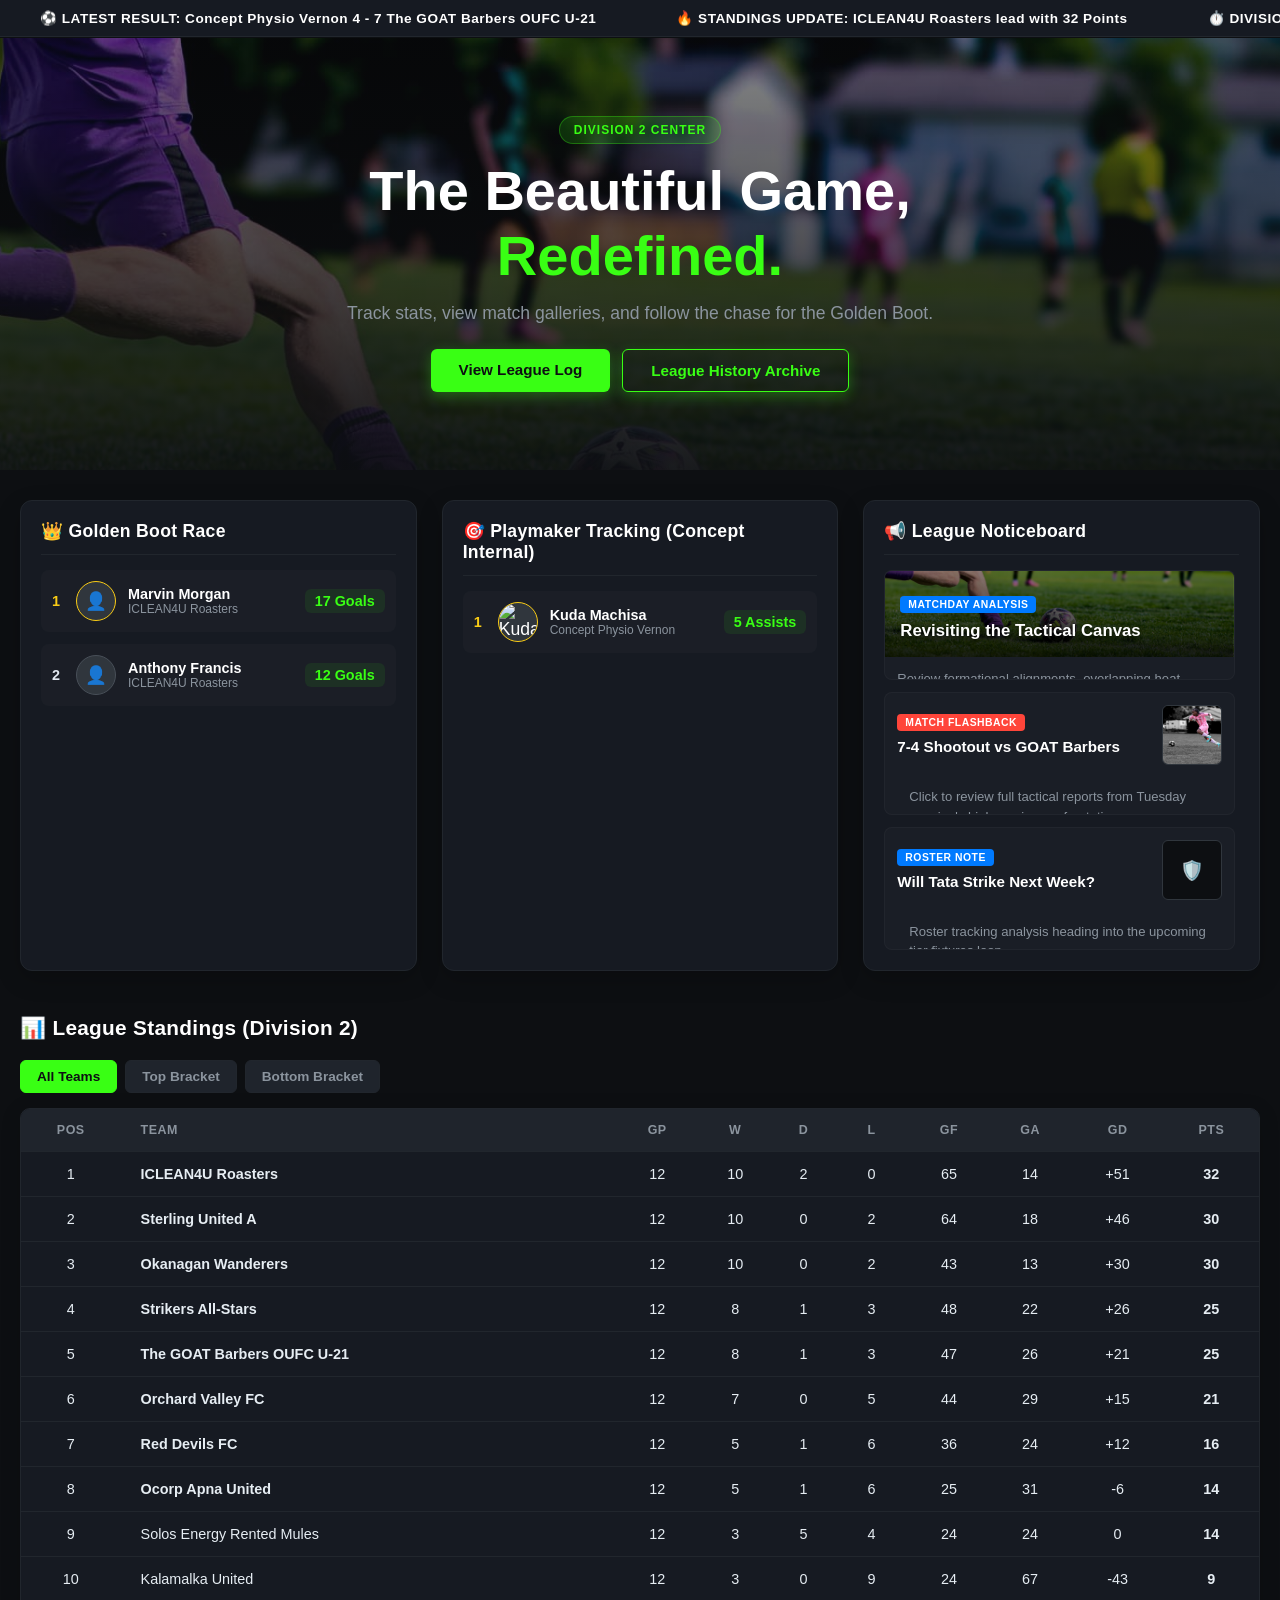
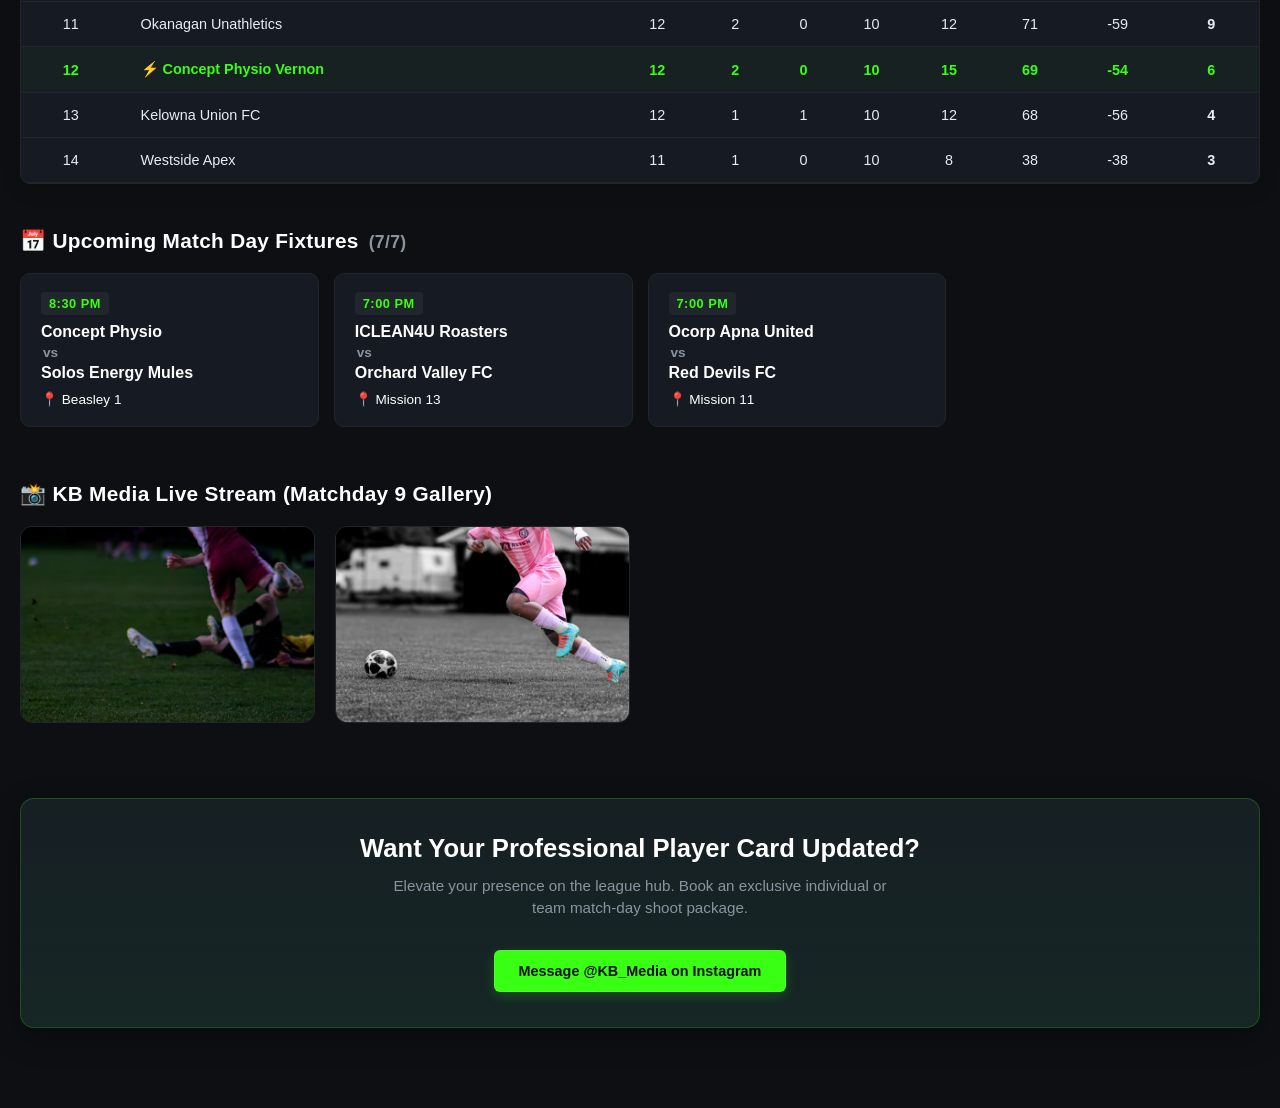
==== commit 80bb9397: "Add files via upload" ====
--- a/index.html
+++ b/index.html
@@ -4,53 +4,101 @@
     <meta charset="UTF-8">
     <meta name="viewport" content="width=device-width, initial-scale=1.0">
     <title>KMSL Division 2 | Modern Portal</title>
-    <link rel="stylesheet" href="styles.css?v=2.2">
+    <link rel="stylesheet" href="styles.css?v=2.9">
+    <style>
+        .filter-btn { background: #1f242c; border: 1px solid #21262d; color: var(--text-muted); padding: 8px 16px; border-radius: 6px; font-weight: 600; font-size: 0.85rem; cursor: pointer; transition: all 0.15s; }
+        .filter-btn:hover { color: var(--text-light); border-color: #30363d; }
+        .filter-btn.active { background: var(--accent); color: var(--bg-dark); font-weight: 700; border-color: var(--accent); }
+        
+        .notice-scroll-box { max-height: 380px; overflow-y: auto; display: flex; flex-direction: column; gap: 12px; padding-right: 4px; }
+        .notice-item { cursor: pointer; transition: transform 0.2s, border-color 0.2s; }
+        .notice-item:hover { transform: translateY(-2px); border-color: var(--accent); }
+
+        .stat-trigger-row { cursor: pointer; transition: background 0.15s ease; }
+        .stat-trigger-row:hover { background: rgba(255, 255, 255, 0.03); }
+
+        .generic-modal-overlay { display: none; position: fixed; top: 0; left: 0; width: 100%; height: 100%; background: rgba(0,0,0,0.85); z-index: 2000; align-items: center; justify-content: center; padding: 20px; }
+        .generic-modal-box { background: #161a22; border: 1px solid #30363d; border-radius: 12px; max-width: 500px; width: 100%; padding: 25px; box-shadow: 0 10px 30px rgba(0,0,0,0.5); position: relative; }
+        .close-modal-btn { position: absolute; top: 15px; right: 15px; background: none; border: none; color: var(--text-muted); font-size: 1.5rem; cursor: pointer; }
+        .close-modal-btn:hover { color: var(--text-light); }
+
+        .schedule-card-row { background: #161a22; border: 1px solid #21262d; border-radius: 10px; padding: 18px 20px; display: flex; flex-direction: column; gap: 8px; cursor: pointer; transition: border-color 0.2s, background 0.2s; }
+        .schedule-card-row:hover { border-color: var(--accent); background: #1f242c; }
+        
+        .map-text-link { color: #ffffff !important; text-decoration: none; font-size: 0.85rem; display: inline-block; cursor: pointer; width: max-content; }
+        .map-text-link:hover { text-decoration: underline; color: var(--accent) !important; }
+
+        /* FLOATING INSTAGRAM ANCHOR HOVER SYSTEMS */
+        .instagram-pitch-btn { 
+            background: var(--accent); 
+            color: var(--bg-dark); 
+            font-weight: 700; 
+            padding: 12px 24px; 
+            border-radius: 6px; 
+            display: inline-block; 
+            text-decoration: none; 
+            margin-top: 10px; 
+            box-shadow: 0 4px 12px rgba(57,255,20,0.2); 
+            animation: floatButton 3s ease-in-out infinite;
+            transition: background 0.2s, transform 0.2s;
+        }
+        .instagram-pitch-btn:hover {
+            background: var(--accent-hover);
+            transform: translateY(-2px);
+        }
+
+        @keyframes floatButton {
+            0% { transform: translateY(0px); }
+            50% { transform: translateY(-5px); }
+            100% { transform: translateY(0px); }
+        }
+
+        .stream-item-container { position: relative; aspect-ratio: 3 / 2; background: #161a22; border-radius: 12px; overflow: hidden; border: 1px solid #21262d; cursor: pointer; }
+        .stream-item-container img { width: 100%; height: 100%; object-fit: cover; transition: transform 0.3s ease; }
+        .stream-item-container:hover img { transform: scale(1.05); }
+    </style>
 </head>
 <body>
 
     <div class="ticker-wrap">
         <div class="ticker" id="matchTicker">
-            <span class="ticker-item">⚽ LAST RESULT: Red Devils FC 2 - 4 The GOAT Barbers OUFC U-21</span>
-            <span class="ticker-item">🔥 TONIGHT: Concept Physio Vernon vs ICLEAN4U Roasters (6:30PM @ Beasley 1)</span>
-            <span class="ticker-item">⏱️ LEAGUE LEADER: ICLEAN4U Roasters remain undefeated at the top of the log!</span>
-            <span class="ticker-item">🛑 DISCIPLINE: 10-Game Suspension Issued in Division 2 Central</span>
+            <span class="ticker-item">⚽ LATEST RESULT: Concept Physio Vernon 4 - 7 The GOAT Barbers OUFC U-21</span>
+            <span class="ticker-item">🔥 STANDINGS UPDATE: ICLEAN4U Roasters lead with 32 Points</span>
+            <span class="ticker-item">⏱️ DIVISION LOGS: 12 Matches complete across tier structures</span>
         </div>
     </div>
 
     <header class="hero-section">
         <div class="hero-overlay"></div>
         <div class="hero-content">
-            <span class="badge">Division 2 Hub</span>
+            <span class="badge">Division 2 Center</span>
             <h1>The Beautiful Game, <br><span class="accent-text">Redefined.</span></h1>
             <p>Track stats, view match galleries, and follow the chase for the Golden Boot.</p>
-            <a href="#standings-section" class="cta-btn">View League Log</a>
+            <div style="display: flex; gap: 12px; justify-content: center; margin-top: 10px;">
+                <a href="#standings-section" class="cta-btn">View League Log</a>
+                <a href="league-history.html" class="cta-btn" style="background: transparent; border: 1px solid var(--accent); color: var(--accent);">League History Archive</a>
+            </div>
         </div>
     </header>
 
     <main class="dashboard-grid">
         
         <section class="podium-showcase">
-            <div class="podium-card stats-card" onclick="openPlayerModal('marvin')">
-                <div class="card-header">
-                    <h2>👑 Golden Boot Race</h2>
-                </div>
+            <div class="podium-card stats-card">
+                <div class="card-header"><h2>👑 Golden Boot Race</h2></div>
                 <div class="leaderboard-list">
-                    <div class="leader-row rank-1">
+                    <div class="leader-row rank-1 stat-trigger-row" onclick="openStatCardModal('Marvin Morgan', 'ICLEAN4U Roasters', '17', '2', '24')">
                         <span class="rank-badge">1</span>
-                        <div class="leader-avatar-frame">
-                            <div class="avatar-placeholder">👤</div>
-                        </div>
+                        <div class="leader-avatar-frame"><div class="avatar-placeholder">👤</div></div>
                         <div class="leader-meta">
                             <span class="leader-name">Marvin Morgan</span>
                             <span class="leader-club">ICLEAN4U Roasters</span>
                         </div>
                         <span class="stat-count">17 Goals</span>
                     </div>
-                    <div class="leader-row rank-2" onclick="event.stopPropagation(); openPlayerModal('anthony')">
+                    <div class="leader-row rank-2 stat-trigger-row" onclick="openStatCardModal('Anthony Francis', 'ICLEAN4U Roasters', '12', '4', '22')">
                         <span class="rank-badge">2</span>
-                        <div class="leader-avatar-frame">
-                            <div class="avatar-placeholder">👤</div>
-                        </div>
+                        <div class="leader-avatar-frame"><div class="avatar-placeholder">👤</div></div>
                         <div class="leader-meta">
                             <span class="leader-name">Anthony Francis</span>
                             <span class="leader-club">ICLEAN4U Roasters</span>
@@ -60,16 +108,12 @@
                 </div>
             </div>
 
-            <div class="podium-card stats-card" onclick="openPlayerModal('kuda')">
-                <div class="card-header">
-                    <h2>🎯 Playmaker Award</h2>
-                </div>
+            <div class="podium-card stats-card">
+                <div class="card-header"><h2>🎯 Playmaker Tracking (Concept Internal)</h2></div>
                 <div class="leaderboard-list">
-                    <div class="leader-row rank-1">
+                    <div class="leader-row rank-1 stat-trigger-row" onclick="openStatCardModal('Kuda Machisa', 'Concept Physio Vernon', '0', '5', '20')">
                         <span class="rank-badge">1</span>
-                        <div class="leader-avatar-frame">
-                            <img src="https://kmsl.ca/upload/id_photos/4307.jpg" alt="Kuda Machisa">
-                        </div>
+                        <div class="leader-avatar-frame"><img src="https://kmsl.ca/upload/id_photos/4307.jpg" alt="Kuda Machisa"></div>
                         <div class="leader-meta">
                             <span class="leader-name">Kuda Machisa</span>
                             <span class="leader-club">Concept Physio Vernon</span>
@@ -80,27 +124,32 @@
             </div>
 
             <div class="podium-card notice-card">
-                <div class="card-header">
-                    <h2>📢 League Noticeboard</h2>
-                </div>
-                <div class="notice-stack">
+                <div class="card-header"><h2>📢 League Noticeboard</h2></div>
+                <div class="notice-scroll-box">
                     <div class="notice-item graphic-notice" onclick="window.location.href='match-report.html?match=concept-iclean'">
                         <div class="notice-banner-bg" style="background-image: linear-gradient(rgba(0,0,0,0.4), rgba(0,0,0,0.85)), url('background.jpeg');">
-                            <div class="notice-badge text-alert">Matchday Feature</div>
-                            <h3>Big Game Tonight: No. 1 vs No. 12</h3>
-                        </div>
-                        <p class="notice-desc">All eyes are on Beasley 1 at 6:30 PM. Will league leaders ICLEAN4U finally drop points, or will Concept Physio Vernon spark an upset?</p>
+                            <div class="notice-badge text-alert">Matchday Analysis</div>
+                            <h3>Revisiting the Tactical Canvas</h3>
+                        </div>
+                        <p class="notice-desc">Review formational alignments, overlapping heat zones, and assignments from the battle on Beasley 1.</p>
                     </div>
                     
-                    <div class="notice-item split-notice">
+                    <div class="notice-item split-notice" onclick="openNoticeModal('7-4 Shootout vs GOAT Barbers', 'A highly offensive battle sees Concept fight hard on the wings. Despite strong progression from the midfield base line, transition margins allowed countering opportunities. Focus switches immediately to locking down structured defensive shapes for next week.')">
                         <div class="notice-text-side">
-                            <div class="notice-badge text-danger">Disciplinary</div>
-                            <h3>Bekim Issued 10-Game Suspension</h3>
-                        </div>
-                        <div class="notice-img-side">
-                            <img src="bekim.jpeg" alt="Bekim">
-                        </div>
-                        <p class="notice-desc full-width-desc">League management automatically executes notice following an official review of central tier match logs this week.</p>
+                            <div class="notice-badge text-danger">Match Flashback</div>
+                            <h3>7-4 Shootout vs GOAT Barbers</h3>
+                        </div>
+                        <div class="notice-img-side"><img src="tata.jpeg" alt="Tata Action"></div>
+                        <p class="notice-desc">Click to review full tactical reports from Tuesday evening's high scoring confrontation.</p>
+                    </div>
+
+                    <div class="notice-item split-notice" onclick="openNoticeModal('Will Tata Strike Next Week?', 'With tactical alignments pushing structural defense units further high up the pitch grid, team coordinators look to test mid-tier overlapping strategies to maximize counter-pressing accuracy.')">
+                        <div class="notice-text-side">
+                            <div class="notice-badge text-alert">Roster Note</div>
+                            <h3>Will Tata Strike Next Week?</h3>
+                        </div>
+                        <div class="notice-img-side" style="font-size: 1.2rem; display:flex; align-items:center; justify-content:center; background:#0d0f12; border-radius:6px;">🛡️</div>
+                        <p class="notice-desc">Roster tracking analysis heading into the upcoming tier fixtures loop.</p>
                     </div>
                 </div>
             </div>
@@ -108,13 +157,11 @@
 
         <section id="standings-section" class="standings-block">
             <h2 class="section-title">📊 League Standings (Division 2)</h2>
-            
             <div class="table-filters">
                 <button class="filter-btn active" onclick="filterTable('all')">All Teams</button>
                 <button class="filter-btn" onclick="filterTable('top')">Top Bracket</button>
                 <button class="filter-btn" onclick="filterTable('bottom')">Bottom Bracket</button>
             </div>
-
             <div class="table-container">
                 <table class="standings-table">
                     <thead>
@@ -125,160 +172,175 @@
                             <th>W</th>
                             <th>D</th>
                             <th>L</th>
+                            <th>GF</th>
+                            <th>GA</th>
                             <th>GD</th>
                             <th>PTS</th>
                         </tr>
                     </thead>
                     <tbody id="tableBody">
-                        <tr class="team-row" data-pos="1" data-name="ICLEAN4U Roasters" data-gd="41" onclick="window.location.href='team-hub.html?team=iclean'"><td>1</td><td class="text-left clickable-team">ICLEAN4U Roasters</td><td>9</td><td>8</td><td>1</td><td>0</td><td>+41</td><td><strong>25</strong></td></tr>
-                        <tr class="team-row" data-pos="2" data-name="Sterling United A" data-gd="34" onclick="window.location.href='team-hub.html?team=sterling'"><td>2</td><td class="text-left clickable-team">Sterling United A</td><td>9</td><td>8</td><td>0</td><td>1</td><td>+34</td><td><strong>24</strong></td></tr>
-                        <tr class="team-row" data-pos="3" data-name="Strikers All-Stars" data-gd="25" onclick="window.location.href='team-hub.html?team=strikers'"><td>3</td><td class="text-left clickable-team">Strikers All-Stars</td><td>9</td><td>7</td><td>0</td><td>2</td><td>+25</td><td><strong>21</strong></td></tr>
-                        <tr class="team-row" data-pos="4" data-name="Okanagan Wanderers" data-gd="21" onclick="window.location.href='team-hub.html?team=wanderers'"><td>4</td><td class="text-left clickable-team">Okanagan Wanderers</td><td>9</td><td>7</td><td>0</td><td>2</td><td>+21</td><td><strong>21</strong></td></tr>
-                        <tr class="team-row" data-pos="5" data-name="The GOAT Barbers OUFC U-21" data-gd="17" onclick="window.location.href='team-hub.html?team=barbers'"><td>5</td><td class="text-left clickable-team">The GOAT Barbers OUFC U-21</td><td>9</td><td>6</td><td>0</td><td>3</td><td>+17</td><td><strong>18</strong></td></tr>
-                        <tr class="team-row" data-pos="6" data-name="Orchard Valley FC" data-gd="10" onclick="window.location.href='team-hub.html?team=orchard'"><td>6</td><td class="text-left clickable-team">Orchard Valley FC</td><td>9</td><td>5</td><td>0</td><td>4</td><td>+10</td><td><strong>15</strong></td></tr>
-                        <tr class="team-row" data-pos="7" data-name="Red Devils FC" data-gd="5" onclick="window.location.href='team-hub.html?team=red-devils'"><td>7</td><td class="text-left clickable-team">Red Devils FC</td><td>9</td><td>4</td><td>0</td><td>5</td><td>+5</td><td><strong>12</strong></td></tr>
-                        <tr class="team-row" data-pos="8" data-name="Solos Energy Rented Mules" data-gd="3" onclick="window.location.href='team-hub.html?team=solos'"><td>8</td><td class="text-left clickable-team">Solos Energy Rented Mules</td><td>9</td><td>3</td><td>3</td><td>3</td><td>+3</td><td><strong>12</strong></td></tr>
-                        <tr class="team-row" data-pos="9" data-name="Kalamalka United" data-gd="-6" onclick="window.location.href='team-hub.html?team=kalamalka'"><td>9</td><td class="text-left clickable-team">Kalamalka United</td><td>9</td><td>3</td><td>1</td><td>5</td><td>-6</td><td><strong>10</strong></td></tr>
-                        <tr class="team-row" data-pos="10" data-name="Ocorp Apna United" data-gd="-8" onclick="window.location.href='team-hub.html?team=ocorp'"><td>10</td><td class="text-left clickable-team">Ocorp Apna United</td><td>9</td><td>3</td><td>1</td><td>5</td><td>-8</td><td><strong>10</strong></td></tr>
-                        <tr class="team-row" data-pos="11" data-name="Okanagan Unathletics" data-gd="-32" onclick="window.location.href='team-hub.html?team=unathletics'"><td>11</td><td class="text-left clickable-team">Okanagan Unathletics</td><td>9</td><td>2</td><td>0</td><td>7</td><td>-32</td><td><strong>6</strong></td></tr>
-                        <tr class="team-row user-team-row" data-pos="12" data-name="Concept Physio Vernon" data-gd="-38" onclick="window.location.href='team-hub.html?team=concept'"><td>12</td><td class="text-left clickable-team">⚡ Concept Physio Vernon</td><td>9</td><td>2</td><td>0</td><td>7</td><td>-38</td><td><strong>6</strong></td></tr>
-                        <tr class="team-row" data-pos="13" data-name="Kelowna Union FC" data-gd="-50" onclick="window.location.href='team-hub.html?team=union'"><td>13</td><td class="text-left clickable-team">Kelowna Union FC</td><td>9</td><td>1</td><td>1</td><td>7</td><td>-50</td><td><strong>4</strong></td></tr>
-                        <tr class="team-row" data-pos="14" data-name="Westside Apex" data-gd="-22" onclick="window.location.href='team-hub.html?team=westside'"><td>14</td><td class="text-left clickable-team">Westside Apex</td><td>9</td><td>0</td><td>1</td><td>8</td><td>-22</td><td><strong>1</strong></td></tr>
+                        <tr class="team-row" data-pos="1" data-gd="51" onclick="window.location.href='team-hub.html?team=iclean'"><td>1</td><td class="text-left clickable-team">ICLEAN4U Roasters</td><td>12</td><td>10</td><td>2</td><td>0</td><td>65</td><td>14</td><td>+51</td><td><strong>32</strong></td></tr>
+                        <tr class="team-row" data-pos="2" data-gd="46" onclick="window.location.href='team-hub.html?team=sterling'"><td>2</td><td class="text-left clickable-team">Sterling United A</td><td>12</td><td>10</td><td>0</td><td>2</td><td>64</td><td>18</td><td>+46</td><td><strong>30</strong></td></tr>
+                        <tr class="team-row" data-pos="3" data-gd="30" onclick="window.location.href='team-hub.html?team=wanderers'"><td>3</td><td class="text-left clickable-team">Okanagan Wanderers</td><td>12</td><td>10</td><td>0</td><td>2</td><td>43</td><td>13</td><td>+30</td><td><strong>30</strong></td></tr>
+                        <tr class="team-row" data-pos="4" data-gd="26" onclick="window.location.href='team-hub.html?team=strikers'"><td>4</td><td class="text-left clickable-team">Strikers All-Stars</td><td>12</td><td>8</td><td>1</td><td>3</td><td>48</td><td>22</td><td>+26</td><td><strong>25</strong></td></tr>
+                        <tr class="team-row" data-pos="5" data-gd="21" onclick="window.location.href='team-hub.html?team=barbers'"><td>5</td><td class="text-left clickable-team">The GOAT Barbers OUFC U-21</td><td>12</td><td>8</td><td>1</td><td>3</td><td>47</td><td>26</td><td>+21</td><td><strong>25</strong></td></tr>
+                        <tr class="team-row" data-pos="6" data-gd="15" onclick="window.location.href='team-hub.html?team=orchard'"><td>6</td><td class="text-left clickable-team">Orchard Valley FC</td><td>12</td><td>7</td><td>0</td><td>5</td><td>44</td><td>29</td><td>+15</td><td><strong>21</strong></td></tr>
+                        <tr class="team-row" data-pos="7" data-gd="12" onclick="window.location.href='team-hub.html?team=red-devils'"><td>7</td><td class="text-left clickable-team">Red Devils FC</td><td>12</td><td>5</td><td>1</td><td>6</td><td>36</td><td>24</td><td>+12</td><td><strong>16</strong></td></tr>
+                        <tr class="team-row" data-pos="8" data-gd="-6" onclick="window.location.href='team-hub.html?team=ocorp'"><td>8</td><td class="text-left clickable-team">Ocorp Apna United</td><td>12</td><td>5</td><td>1</td><td>6</td><td>25</td><td>31</td><td>-6</td><td><strong>14</strong></td></tr>
+                        <tr class="team-row" data-pos="9" data-gd="0" onclick="window.location.href='team-hub.html?team=solos'"><td>9</td><td class="text-left">Solos Energy Rented Mules</td><td>12</td><td>3</td><td>5</td><td>4</td><td>24</td><td>24</td><td>0</td><td><strong>14</strong></td></tr>
+                        <tr class="team-row" data-pos="10" data-gd="-43" onclick="window.location.href='team-hub.html?team=kalamalka'"><td>10</td><td class="text-left">Kalamalka United</td><td>12</td><td>3</td><td>0</td><td>9</td><td>24</td><td>67</td><td>-43</td><td><strong>9</strong></td></tr>
+                        <tr class="team-row" data-pos="11" data-gd="-59" onclick="window.location.href='team-hub.html?team=unathletics'"><td>11</td><td class="text-left">Okanagan Unathletics</td><td>12</td><td>2</td><td>0</td><td>10</td><td>12</td><td>71</td><td>-59</td><td><strong>9</strong></td></tr>
+                        <tr class="team-row user-team-row" data-pos="12" data-gd="-54" onclick="window.location.href='team-hub.html?team=concept'"><td>12</td><td class="text-left clickable-team">⚡ Concept Physio Vernon</td><td>12</td><td>2</td><td>0</td><td>10</td><td>15</td><td>69</td><td>-54</td><td><strong>6</strong></td></tr>
+                        <tr class="team-row" data-pos="13" data-gd="-56" onclick="window.location.href='team-hub.html?team=union'"><td>13</td><td class="text-left">Kelowna Union FC</td><td>12</td><td>1</td><td>1</td><td>10</td><td>12</td><td>68</td><td>-56</td><td><strong>4</strong></td></tr>
+                        <tr class="team-row" data-pos="14" data-gd="-38" onclick="window.location.href='team-westside.html'"><td>14</td><td class="text-left">Westside Apex</td><td>11</td><td>1</td><td>0</td><td>10</td><td>8</td><td>38</td><td>-38</td><td><strong>3</strong></td></tr>
                     </tbody>
                 </table>
             </div>
         </section>
 
-        <div class="player-overlay-modal" id="playerModal" onclick="closePlayerModal()">
-            <div class="player-card-body" onclick="event.stopPropagation()">
-                <button class="modal-close-btn" onclick="closePlayerModal()">×</button>
-                <div class="player-card-main-info">
-                    <div class="player-modal-image" id="modalPlayerImage">👤</div>
-                    <h2 id="modalPlayerName">Player Name</h2>
-                    <span class="player-modal-team" id="modalPlayerTeam">Team</span>
-                </div>
-                <div class="player-modal-stats-grid">
-                    <div class="modal-stat-box"><span class="stat-lbl">Goals</span><span class="stat-val" id="modalPlayerGoals">0</span></div>
-                    <div class="modal-stat-box"><span class="stat-lbl">Assists</span><span class="stat-val" id="modalPlayerAssists">0</span></div>
-                    <div class="modal-stat-box"><span class="stat-lbl">Age</span><span class="stat-val" id="modalPlayerAge">--</span></div>
-                </div>
-            </div>
-        </div>
-
-        <div class="player-overlay-modal" id="lightboxViewer" onclick="this.style.display='none'">
-            <button class="modal-close-btn" style="top:20px; right:20px;">×</button>
-            <img src="" id="lightboxTargetImg" class="lightbox-photo" alt="Expanded View">
-        </div>
-
         <section class="schedule-section">
-            <h2 class="section-title">📅 Today's Match Day Schedule (Tue 6/16/2026)</h2>
-            <div class="schedule-grid">
-                <div class="schedule-card feature-match" onclick="window.location.href='match-report.html?match=concept-iclean'">
-                    <div class="match-time time-live">6:30 PM</div>
-                    <div class="match-teams">
-                        <span class="team-lbl">Concept Physio Vernon</span>
-                        <span class="vs-divider">vs</span>
-                        <span class="team-lbl">ICLEAN4U Roasters</span>
-                    </div>
-                    <a href="https://maps.google.com/?q=Beasley+Park+Lake+Country" target="_blank" class="match-pitch" onclick="event.stopPropagation()">📍 Beasley 1</a>
-                </div>
-
-                <div class="schedule-card" onclick="window.location.href='match-report.html?match=iclean-orchard'">
-                    <div class="match-time">7:00 PM</div>
-                    <div class="match-teams">
-                        <span class="team-lbl">ICLEAN4U Roasters</span>
-                        <span class="vs-divider">vs</span>
-                        <span class="team-lbl">Orchard Valley FC</span>
-                    </div>
-                    <a href="https://maps.google.com/?q=Mission+Sports+Fields+Kelowna" target="_blank" class="match-pitch" onclick="event.stopPropagation()">📍 Mission 13</a>
-                </div>
-
-                <div class="schedule-card" onclick="window.location.href='match-report.html?match=ocorp-reddevils'">
-                    <div class="match-time">7:00 PM</div>
-                    <div class="match-teams">
-                        <span class="team-lbl">Ocorp Apna United</span>
-                        <span class="vs-divider">vs</span>
-                        <span class="team-lbl">Red Devils FC</span>
-                    </div>
-                    <a href="https://maps.google.com/?q=Mission+Sports+Fields+Kelowna" target="_blank" class="match-pitch" onclick="event.stopPropagation()">📍 Mission 14</a>
-                </div>
+            <h2 class="section-title" style="margin-bottom: 20px;">📅 Upcoming Match Day Fixtures <span style="color: var(--text-muted); font-size: 1.1rem; font-weight: 700; margin-left: 4px;">(7/7)</span></h2>
+            
+            <div class="schedule-grid" style="display:grid; grid-template-columns: repeat(auto-fill, minmax(280px, 1fr)); gap:15px;">
+                
+                <div class="schedule-card-row" onclick="window.location.href='match-report.html?match=concept-solos'">
+                    <div class="match-time" style="color:var(--accent); font-weight:800; font-size: 0.8rem;">8:30 PM</div>
+                    <div class="match-teams" style="font-weight:700; font-size:1rem; color:#ffffff;">
+                        <span>Concept Physio</span> <span style="color:var(--text-muted); font-size:0.85rem; padding: 0 2px;">vs</span> <span>Solos Energy Mules</span>
+                    </div>
+                    <div>
+                        <span class="map-text-link" onclick="event.stopPropagation(); window.open('https://maps.google.com/?q=Beasley+Park+Vernon', '_blank');">📍 Beasley 1</span>
+                    </div>
+                </div>
+
+                <div class="schedule-card-row" onclick="window.location.href='match-report.html?match=iclean-orchard'">
+                    <div class="match-time" style="color:var(--accent); font-weight:800; font-size: 0.8rem;">7:00 PM</div>
+                    <div class="match-teams" style="font-weight:700; font-size:1rem; color:#ffffff;">
+                        <span>ICLEAN4U Roasters</span> <span style="color:var(--text-muted); font-size:0.85rem; padding: 0 2px;">vs</span> <span>Orchard Valley FC</span>
+                    </div>
+                    <div>
+                        <span class="map-text-link" onclick="event.stopPropagation(); window.open('https://maps.google.com/?q=Mission+Sports+Fields+Kelowna', '_blank');">📍 Mission 13</span>
+                    </div>
+                </div>
+
+                <div class="schedule-card-row" onclick="window.location.href='match-report.html?match=ocorp-reddevils'">
+                    <div class="match-time" style="color:var(--accent); font-weight:800; font-size: 0.8rem;">7:00 PM</div>
+                    <div class="match-teams" style="font-weight:700; font-size:1rem; color:#ffffff;">
+                        <span>Ocorp Apna United</span> <span style="color:var(--text-muted); font-size:0.85rem; padding: 0 2px;">vs</span> <span>Red Devils FC</span>
+                    </div>
+                    <div>
+                        <span class="map-text-link" onclick="event.stopPropagation(); window.open('https://maps.google.com/?q=Mission+Sports+Fields+Kelowna', '_blank');">📍 Mission 11</span>
+                    </div>
+                </div>
+
             </div>
         </section>
 
-        <section class="media-stream-section">
-            <h2 class="section-title">📸 KB Media Live Stream (Matchday 9 Galleries)</h2>
-            <div class="media-stream-grid">
-                <div class="stream-item" onclick="expandImageViewer(event, 'tackle.jpeg')">
-                    <img src="tackle.jpeg" alt="Matchday Action Shot 1">
-                    <div class="stream-item-hover-layer">
-                        <span>🔍 Zoom Action</span>
-                    </div>
-                </div>
-                <div class="stream-item" onclick="expandImageViewer(event, 'tata.jpeg')">
-                    <img src="tata.jpeg" alt="Matchday Action Shot 2">
-                    <div class="stream-item-hover-layer">
-                        <span>🔍 Zoom Action</span>
-                    </div>
+        <section class="media-stream-section" style="margin-top: 10px;">
+            <h2 class="section-title">📸 KB Media Live Stream (Matchday 9 Gallery)</h2>
+            <div class="media-stream-grid" style="display:grid; grid-template-columns: repeat(auto-fill, minmax(280px, 1fr)); gap: 20px;">
+                <div class="stream-item-container" onclick="openGalleryLightbox('tackle.jpeg')">
+                    <img src="tackle.jpeg" alt="Matchday Action Shot">
+                </div>
+                <div class="stream-item-container" onclick="openGalleryLightbox('tata.jpeg')">
+                    <img src="tata.jpeg" alt="Tata Matchday Frame">
                 </div>
             </div>
         </section>
 
-        <section class="lead-generation-footer">
+        <footer class="lead-generation-footer" style="grid-column: 1 / -1; margin-top:30px;">
             <h2>Want Your Professional Player Card Updated?</h2>
             <p>Elevate your presence on the league hub. Book an exclusive individual or team match-day shoot package.</p>
             <a href="https://www.instagram.com/" target="_blank" class="instagram-pitch-btn">Message @KB_Media on Instagram</a>
-        </section>
+        </footer>
     </main>
+
+    <div id="galleryLightboxModal" class="generic-modal-overlay" onclick="closeGalleryLightbox()">
+        <button class="close-modal-btn" style="top:25px; right:25px; font-size:2rem; color:#fff;">×</button>
+        <img id="lightboxTargetView" src="" style="max-width:90%; max-height:85vh; border-radius:8px; box-shadow:0 10px 40px rgba(0,0,0,0.8); border:1px solid rgba(255,255,255,0.1);">
+    </div>
+
+    <div id="noticeModal" class="generic-modal-overlay" onclick="closeNoticeModal()">
+        <div class="generic-modal-box" onclick="event.stopPropagation();">
+            <button class="close-modal-btn" onclick="closeNoticeModal()">×</button>
+            <h3 id="noticeModalTitle" style="color:var(--accent); margin-bottom:15px;"></h3>
+            <p id="noticeModalBody" style="line-height:1.6; color:var(--text-light);"></p>
+        </div>
+    </div>
+
+    <div id="playerStatModal" class="generic-modal-overlay" onclick="closeStatModal()">
+        <div class="generic-modal-box" onclick="event.stopPropagation();" style="text-align:center; max-width:360px;">
+            <button class="close-modal-btn" onclick="closeStatModal()">×</button>
+            <div style="width:90px; height:90px; border-radius:50%; border:3px solid var(--accent); margin:0 auto 15px auto; overflow:hidden; background:#0d0f12; display:flex; align-items:center; justify-content:center; font-size:2rem;">
+                <img id="modalPlayerImg" src="" style="width:100%; height:100%; object-fit:cover; display:none;">
+                <span id="modalPlayerPlcholder">👤</span>
+            </div>
+            <h3 id="modalPlayerName" style="color:#ffffff; margin-bottom:4px; font-size:1.3rem;"></h3>
+            <p id="modalPlayerClub" style="color:var(--text-muted); font-size:0.85rem; text-transform:uppercase; font-weight:700; margin-bottom:20px;"></p>
+            
+            <div style="display:grid; grid-template-columns:1fr 1fr 1fr; border:1px solid #21262d; border-radius:8px; background:#0d0f12; overflow:hidden;">
+                <div style="padding:12px 6px; border-right:1px solid #21262d;">
+                    <div style="color:var(--text-muted); font-size:0.7rem; text-transform:uppercase; font-weight:700; margin-bottom:4px;">Goals</div>
+                    <div id="modalStatGoals" style="color:var(--accent); font-size:1.4rem; font-weight:800;">0</div>
+                </div>
+                <div style="padding:12px 6px; border-right:1px solid #21262d;">
+                    <div style="color:var(--text-muted); font-size:0.7rem; text-transform:uppercase; font-weight:700; margin-bottom:4px;">Assists</div>
+                    <div id="modalStatAssists" style="color:var(--accent); font-size:1.4rem; font-weight:800;">0</div>
+                </div>
+                <div style="padding:12px 6px;">
+                    <div style="color:var(--text-muted); font-size:0.7rem; text-transform:uppercase; font-weight:700; margin-bottom:4px;">Age</div>
+                    <div id="modalStatAge" style="color:#ffffff; font-size:1.4rem; font-weight:800;">0</div>
+                </div>
+            </div>
+        </div>
+    </div>
 
     <script>
         function filterTable(bracket) {
             document.querySelectorAll('.filter-btn').forEach(btn => btn.classList.remove('active'));
             event.currentTarget.classList.add('active');
-
             const rows = document.querySelectorAll('.team-row');
             rows.forEach(row => {
                 const pos = parseInt(row.getAttribute('data-pos'));
-                if (bracket === 'all') {
-                    row.style.display = 'table-row';
-                } else if (bracket === 'top') {
-                    row.style.display = pos <= 7 ? 'table-row' : 'none';
-                } else if (bracket === 'bottom') {
-                    row.style.display = pos > 7 ? 'table-row' : 'none';
-                }
+                if (bracket === 'all') row.style.display = 'table-row';
+                else if (bracket === 'top') row.style.display = pos <= 7 ? 'table-row' : 'none';
+                else if (bracket === 'bottom') row.style.display = pos > 7 ? 'table-row' : 'none';
             });
         }
 
-        function openPlayerModal(playerKey) {
-            const modal = document.getElementById('playerModal');
-            const name = document.getElementById('modalPlayerName');
-            const team = document.getElementById('modalPlayerTeam');
-            const goals = document.getElementById('modalPlayerGoals');
-            const assists = document.getElementById('modalPlayerAssists');
-            const age = document.getElementById('modalPlayerAge');
-            const imgBox = document.getElementById('modalPlayerImage');
-
-            modal.style.display = 'flex';
-            imgBox.innerHTML = "👤"; 
-
-            if (playerKey === 'marvin') {
-                name.innerText = "Marvin Morgan"; team.innerText = "ICLEAN4U Roasters"; goals.innerText = "17"; assists.innerText = "0"; age.innerText = "28";
-            } else if (playerKey === 'anthony') {
-                name.innerText = "Anthony Francis"; team.innerText = "ICLEAN4U Roasters"; goals.innerText = "12"; assists.innerText = "0"; age.innerText = "26";
-            } else if (playerKey === 'kuda') {
-                name.innerText = "Kuda Machisa"; team.innerText = "Concept Physio Vernon"; goals.innerText = "0"; assists.innerText = "5"; age.innerText = "20"; 
-                imgBox.innerHTML = `<img src="https://kmsl.ca/upload/id_photos/4307.jpg" style="width:100%;height:100%;object-fit:cover;border-radius:50%;">`;
+        function openNoticeModal(title, text) {
+            document.getElementById('noticeModalTitle').innerText = title;
+            document.getElementById('noticeModalBody').innerText = text;
+            document.getElementById('noticeModal').style.display = 'flex';
+        }
+        function closeNoticeModal() { document.getElementById('noticeModal').style.display = 'none'; }
+
+        function openGalleryLightbox(imgSrc) {
+            document.getElementById('lightboxTargetView').src = imgSrc;
+            document.getElementById('galleryLightboxModal').style.display = 'flex';
+        }
+        function closeGalleryLightbox() { document.getElementById('galleryLightboxModal').style.display = 'none'; }
+
+        function openStatCardModal(name, club, goals, assists, age) {
+            document.getElementById('modalPlayerName').innerText = name;
+            document.getElementById('modalPlayerClub').innerText = club;
+            document.getElementById('modalStatGoals').innerText = goals;
+            document.getElementById('modalStatAssists').innerText = assists;
+            document.getElementById('modalStatAge').innerText = age;
+            
+            const imgEl = document.getElementById('modalPlayerImg');
+            const plcEl = document.getElementById('modalPlayerPlcholder');
+            if (name === "Kuda Machisa") {
+                imgEl.src = "https://kmsl.ca/upload/id_photos/4307.jpg";
+                imgEl.style.display = "block";
+                plcEl.style.display = "none";
+            } else {
+                imgEl.style.display = "none";
+                plcEl.style.display = "block";
             }
-        }
-
-        function closePlayerModal() { document.getElementById('playerModal').style.display = 'none'; }
-
-        function expandImageViewer(event, imagePath) {
-            event.stopPropagation(); 
-            const viewer = document.getElementById('lightboxViewer');
-            const targetImg = document.getElementById('lightboxTargetImg');
-            targetImg.src = imagePath;
-            viewer.style.display = 'flex';
-        }
+            document.getElementById('playerStatModal').style.display = 'flex';
+        }
+        function closeStatModal() { document.getElementById('playerStatModal').style.display = 'none'; }
     </script>
 </body>
 </html>
